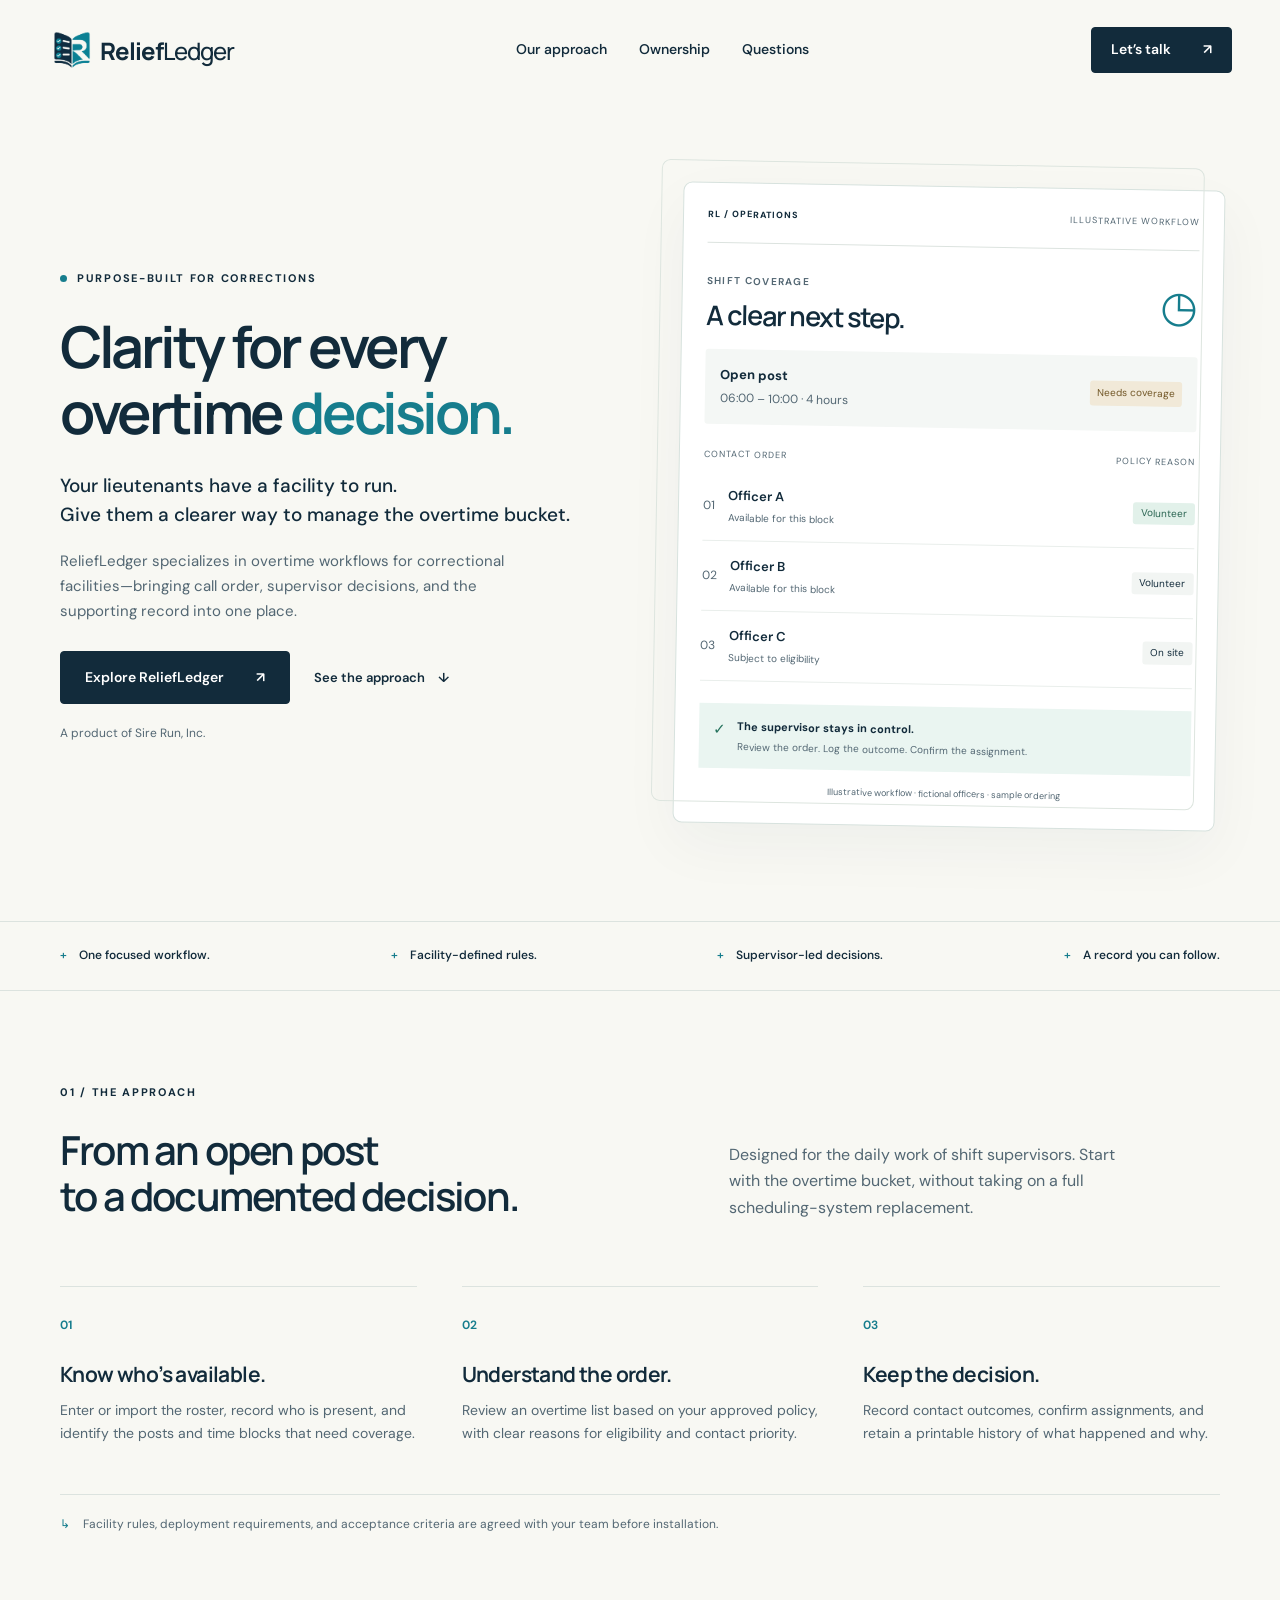
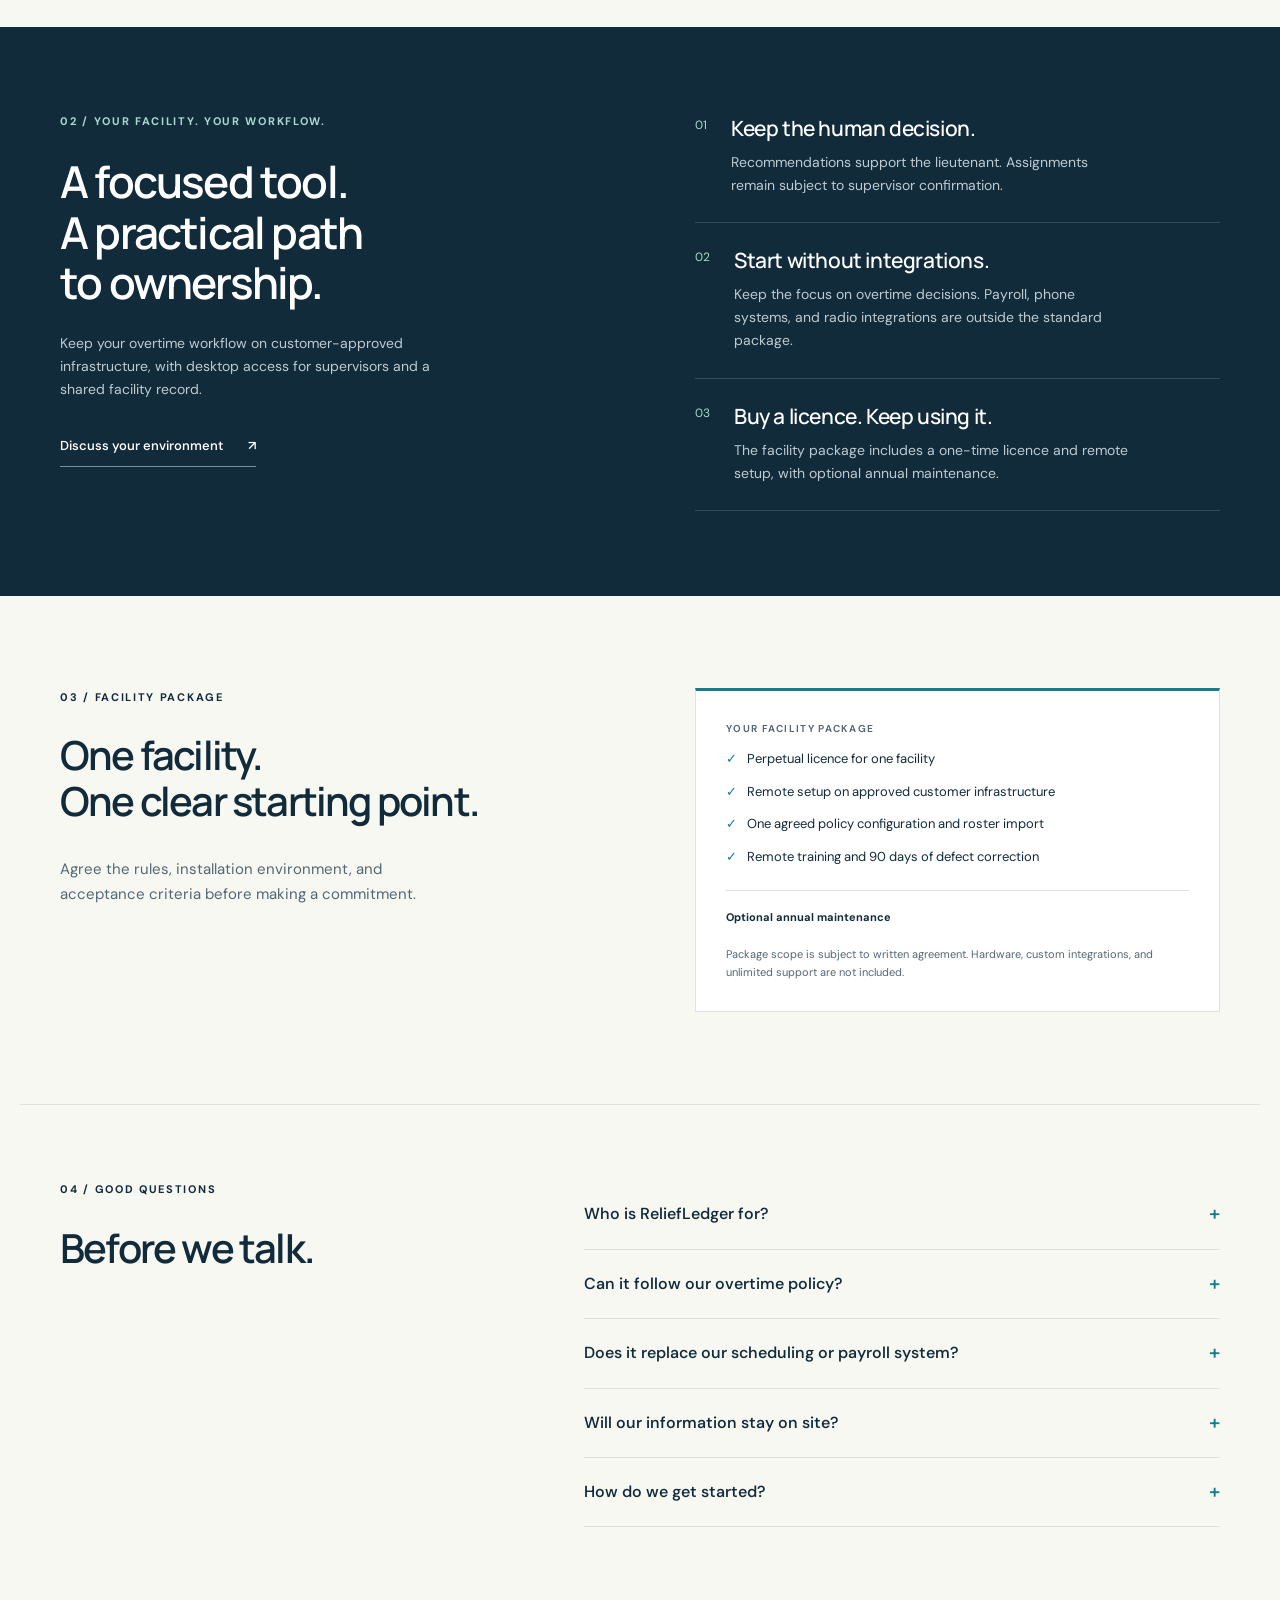
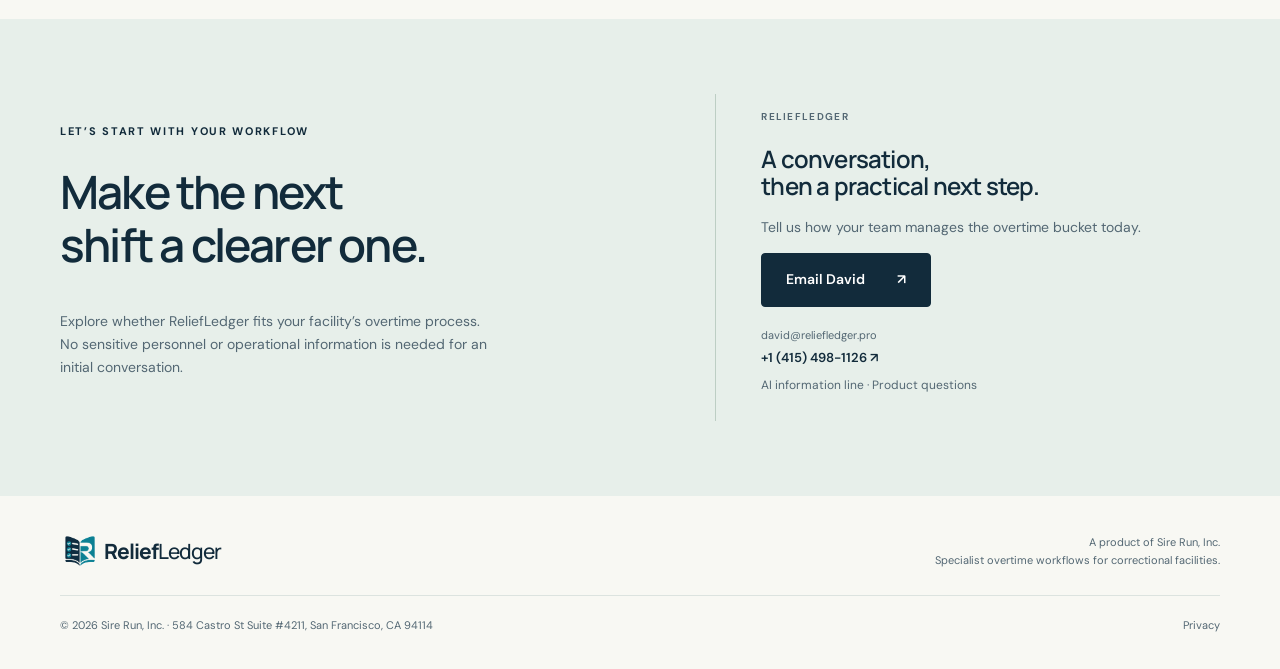
==== index.html @ 29f6d059 "Focus website copy on facility workflow" ====
<!doctype html>
<html lang="en">
<head>
<meta charset="utf-8"><meta name="viewport" content="width=device-width,initial-scale=1">
<title>ReliefLedger — Clarity for every overtime decision</title>
<meta name="description" content="Specialist overtime workflow software for correctional facilities. A clearer call list, supervisor-led assignments, and a record you can follow. Explore ReliefLedger.">
<meta name="theme-color" content="#122b3b">
<link rel="canonical" href="https://reliefledger.pro/">
<meta property="og:url" content="https://reliefledger.pro/">
<meta property="og:title" content="ReliefLedger — Clarity for every overtime decision">
<meta property="og:description" content="Specialist overtime workflow software for correctional facilities. Built around your rules, your supervisors, and your records.">
<meta property="og:type" content="website">
<link rel="icon" type="image/svg+xml" href="data:image/svg+xml,%3Csvg xmlns='http://www.w3.org/2000/svg' viewBox='0 0 32 32'%3E%3Crect width='32' height='32' rx='7' fill='%23122b3b'/%3E%3Cpath d='M9 8v16M14 9h9M14 16h9M14 23h6' stroke='%237bddd2' stroke-width='3' stroke-linecap='round'/%3E%3C/svg%3E">
<link rel="stylesheet" href="/styles.css">
</head>
<body>
<a class="skip" href="#main">Skip to content</a>
<header class="site-header"><a class="wordmark" href="#" aria-label="ReliefLedger home"><img src="/assets/reliefledger-mark.png" alt="" width="48" height="48"><span>Relief<span class="word-light">Ledger</span></span></a><nav aria-label="Main navigation"><a href="#approach">Our approach</a><a href="#ownership">Ownership</a><a href="#questions">Questions</a></nav><a class="button small" href="#contact">Let’s talk <span aria-hidden="true">↗</span></a></header>
<main id="main">
<section class="hero wrap">
<div class="hero-copy"><p class="eyebrow"><span class="dot"></span> PURPOSE-BUILT FOR CORRECTIONS</p><h1>Clarity for every<br>overtime <em>decision.</em></h1><p class="lede">Your lieutenants have a facility to run.<br>Give them a clearer way to manage the overtime bucket.</p><p class="intro">ReliefLedger specializes in overtime workflows for correctional facilities—bringing call order, supervisor decisions, and the supporting record into one place.</p><div class="hero-actions"><a class="button" href="#contact">Explore ReliefLedger <span aria-hidden="true">↗</span></a><a class="text-link" href="#approach">See the approach <span aria-hidden="true">↓</span></a></div><p class="quiet launch-note">A product of Sire Run, Inc.</p></div>
<div class="hero-visual" aria-label="Illustrative overtime workflow, fictional information">
<div class="visual-top"><span class="mini-wordmark">RL / OPERATIONS</span><span class="sample-label">ILLUSTRATIVE WORKFLOW</span></div>
<div class="visual-heading"><div><span class="overline">SHIFT COVERAGE</span><h2>A clear next step.</h2></div><span class="clock-icon" aria-hidden="true">◷</span></div>
<div class="post-bar"><div><strong>Open post</strong><span>06:00 – 10:00 · 4 hours</span></div><span class="status">Needs coverage</span></div>
<div class="list-heading"><span>CONTACT ORDER</span><span>POLICY REASON</span></div>
<div class="officer first"><span class="rank">01</span><div><strong>Officer A</strong><small>Available for this block</small></div><span class="reason">Volunteer</span></div>
<div class="officer"><span class="rank">02</span><div><strong>Officer B</strong><small>Available for this block</small></div><span class="reason">Volunteer</span></div>
<div class="officer"><span class="rank">03</span><div><strong>Officer C</strong><small>Subject to eligibility</small></div><span class="reason">On site</span></div>
<div class="decision"><span class="check" aria-hidden="true">✓</span><div><strong>The supervisor stays in control.</strong><span>Review the order. Log the outcome. Confirm the assignment.</span></div></div>
<p class="sample-note">Illustrative workflow · fictional officers · sample ordering</p>
</div>
</section>
<div class="principles"><div class="wrap principles-inner"><span>One focused workflow.</span><span>Facility-defined rules.</span><span>Supervisor-led decisions.</span><span>A record you can follow.</span></div></div>
<section id="approach" class="section wrap">
<div class="section-heading"><p class="eyebrow">01 / THE APPROACH</p><h2>From an open post<br>to a documented decision.</h2><p>Designed for the daily work of shift supervisors. Start with the overtime bucket, without taking on a full scheduling-system replacement.</p></div>
<div class="steps"><article><span class="step-number">01</span><h3>Know who’s available.</h3><p>Enter or import the roster, record who is present, and identify the posts and time blocks that need coverage.</p></article><article><span class="step-number">02</span><h3>Understand the order.</h3><p>Review an overtime list based on your approved policy, with clear reasons for eligibility and contact priority.</p></article><article><span class="step-number">03</span><h3>Keep the decision.</h3><p>Record contact outcomes, confirm assignments, and retain a printable history of what happened and why.</p></article></div>
<p class="scope-note"><span aria-hidden="true">↳</span> Facility rules, deployment requirements, and acceptance criteria are agreed with your team before installation.</p>
</section>
<section id="ownership" class="ownership"><div class="wrap ownership-grid"><div><p class="eyebrow">02 / YOUR FACILITY. YOUR WORKFLOW.</p><h2>A focused tool.<br>A practical path<br>to ownership.</h2><p>Keep your overtime workflow on customer-approved infrastructure, with desktop access for supervisors and a shared facility record.</p><a class="light-link" href="#contact">Discuss your environment <span aria-hidden="true">↗</span></a></div><div class="ownership-points"><article><span>01</span><div><h3>Keep the human decision.</h3><p>Recommendations support the lieutenant. Assignments remain subject to supervisor confirmation.</p></div></article><article><span>02</span><div><h3>Start without integrations.</h3><p>Keep the focus on overtime decisions. Payroll, phone systems, and radio integrations are outside the standard package.</p></div></article><article><span>03</span><div><h3>Buy a licence. Keep using it.</h3><p>The facility package includes a one-time licence and remote setup, with optional annual maintenance.</p></div></article></div></div></section>
<section class="section wrap pricing"><div><p class="eyebrow">03 / FACILITY PACKAGE</p><h2>One facility.<br>One clear starting point.</h2><p class="body-copy">Agree the rules, installation environment, and acceptance criteria before making a commitment.</p></div><div class="price-panel"><p class="overline">YOUR FACILITY PACKAGE</p><ul><li>Perpetual licence for one facility</li><li>Remote setup on approved customer infrastructure</li><li>One agreed policy configuration and roster import</li><li>Remote training and 90 days of defect correction</li></ul><div class="maintenance"><strong>Optional annual maintenance</strong></div><p class="fine">Package scope is subject to written agreement. Hardware, custom integrations, and unlimited support are not included.</p></div></section>
<section id="questions" class="section wrap faq"><div><p class="eyebrow">04 / GOOD QUESTIONS</p><h2>Before we talk.</h2></div><div class="faq-list"><details><summary>Who is ReliefLedger for?</summary><p>ReliefLedger focuses on correctional facilities where shift supervisors manage overtime call lists, contact officers, and document assignment decisions. It brings that workflow into one place while keeping supervisors in control.</p></details><details><summary>Can it follow our overtime policy?</summary><p>Your facility’s rules guide the configuration. We work with your authorized policy owner to confirm eligibility, volunteer priority, seniority, tie-breakers, bucket updates, and exceptions before installation.</p></details><details><summary>Does it replace our scheduling or payroll system?</summary><p>No. ReliefLedger focuses on the overtime call list and its decision record. Payroll, full workforce scheduling, and automated phone or radio contact are outside the standard package.</p></details><details><summary>Will our information stay on site?</summary><p>The deployment approach is customer-hosted, using infrastructure approved by your IT team. Hosting, access, backup, and maintenance responsibilities are agreed before installation. No inmate records are needed for the overtime workflow.</p></details><details><summary>How do we get started?</summary><p>Start with a short conversation about your current process. A blank form or fictional example is enough for discovery. We then identify the policy, IT, and purchasing contacts needed to agree on scope and next steps.</p></details></div></section>
<section id="contact" class="contact-section"><div class="wrap contact-inner"><div><p class="eyebrow">LET’S START WITH YOUR WORKFLOW</p><h2>Make the next<br>shift a clearer one.</h2><p>Explore whether ReliefLedger fits your facility’s overtime process. No sensitive personnel or operational information is needed for an initial conversation.</p></div><div class="contact-card"><span class="overline">RELIEFLEDGER</span><h3>A conversation,<br>then a practical next step.</h3><p>Tell us how your team manages the overtime bucket today.</p><div id="contact-options"><a class="button" href="mailto:david@reliefledger.pro?subject=ReliefLedger%20facility%20conversation">Email David <span aria-hidden="true">↗</span></a><p class="fine"><a href="mailto:david@reliefledger.pro">david@reliefledger.pro</a></p><p class="phone-contact"><a class="text-link" href="tel:+14154981126">+1 (415) 498-1126 ↗</a><br><span class="quiet">AI information line · Product questions</span></p></div></div></div></section>
</main>
<footer class="wrap"><a class="wordmark" href="#"><img src="/assets/reliefledger-mark.png" alt="" width="40" height="40"><span>Relief<span class="word-light">Ledger</span></span></a><p>A product of Sire Run, Inc.<br>Specialist overtime workflows for correctional facilities.</p><div><span>© 2026 Sire Run, Inc. · 584 Castro St Suite #4211, San Francisco, CA 94114</span><a href="/privacy.html">Privacy</a></div></footer>
</body></html>
---- styles.css ----
@import url('https://fonts.googleapis.com/css2?family=DM+Sans:wght@400;450;500;550;600;650;700&family=Manrope:wght@400;500;600;650;700;750;800&display=swap');
:root{--navy:#122b3b;--teal:#167d8d;--mint:#a9d9cf;--paper:#f8f8f3;--line:#dce3df;--muted:#536773;--white:#fff;--font:'DM Sans',sans-serif;--heading:'Manrope',sans-serif}*{box-sizing:border-box}html{scroll-behavior:smooth;scroll-padding-top:90px}body{margin:0;background:var(--paper);color:var(--navy);font:16px/1.65 var(--font);-webkit-font-smoothing:antialiased}a{color:inherit;text-decoration:none}button,a,summary{-webkit-tap-highlight-color:transparent}a:focus-visible,summary:focus-visible{outline:3px solid var(--teal);outline-offset:5px}.wrap{max-width:1240px;margin:auto;padding-left:40px;padding-right:40px}.site-header{height:100px;max-width:1400px;padding:0 48px;margin:auto;display:flex;align-items:center;justify-content:space-between;gap:25px}.wordmark{display:flex;align-items:center;gap:4px;font:750 24px var(--heading);letter-spacing:-1px;white-space:nowrap}.wordmark img{object-fit:contain;transform:scale(1.22)}.word-light{font-weight:500}.site-header nav{display:flex;gap:32px;font-size:14px;font-weight:550}.site-header nav a:hover,.text-link:hover{color:var(--teal)}.button{display:inline-flex;align-items:center;justify-content:center;gap:32px;padding:16px 24px;background:var(--navy);color:white;border:1px solid var(--navy);border-radius:4px;font-size:14px;font-weight:600;line-height:1.4;transition:background .2s,transform .2s}.button:hover{background:var(--teal);border-color:var(--teal);transform:translateY(-1px)}.button.small{padding:12px 19px}.hero{display:grid;grid-template-columns:1.04fr 1fr;gap:55px;padding-top:86px;padding-bottom:94px;align-items:center}.eyebrow{font-size:11px;font-weight:700;letter-spacing:1.7px;margin:0 0 26px;display:flex;align-items:center;gap:10px}.dot{width:7px;height:7px;background:var(--teal);border-radius:50%}h1,h2,h3,p{margin-top:0}h1,h2,h3{font-family:var(--heading);line-height:1.15}h1{font-size:clamp(44px,4.5vw,65px);font-weight:650;letter-spacing:-3.4px;margin-bottom:25px}h1 em{font-style:normal;color:var(--teal)}.lede{font-size:19px;line-height:1.55;font-weight:500;margin-bottom:20px}.intro{font-size:15px;max-width:455px;color:var(--muted);margin-bottom:27px}.hero-actions{display:flex;align-items:center;gap:24px}.text-link{font-size:13px;font-weight:600}.text-link span{margin-left:10px}.quiet{color:var(--muted);font-size:12px}.launch-note{margin:20px 0 0}.hero-visual{background:#fff;border:1px solid #d7e2de;border-radius:9px;padding:24px;box-shadow:0 22px 60px #122b3b0b;position:relative;transform:rotate(1deg)}.hero-visual:before{content:'';position:absolute;inset:-23px 20px 20px -23px;border:1px solid #dde5df;border-radius:9px;z-index:-1}.visual-top{display:flex;justify-content:space-between;align-items:center;border-bottom:1px solid var(--line);padding-bottom:20px;font-size:9px;letter-spacing:1px}.mini-wordmark{font-weight:750}.sample-label{color:var(--muted)}.visual-heading{display:flex;justify-content:space-between;align-items:center;padding:23px 0 19px}.overline{font-size:10px;letter-spacing:1.3px;font-weight:650;color:var(--muted)}.visual-heading h2{font-size:27px;letter-spacing:-1px;margin:7px 0 0;font-weight:600}.clock-icon{font-size:43px;color:var(--teal);line-height:1}.post-bar{background:#f4f7f5;padding:15px;display:flex;align-items:center;justify-content:space-between;border-radius:3px;gap:8px}.post-bar strong{display:block;font-size:13px}.post-bar div span{display:block;font-size:12px;color:var(--muted);margin-top:3px}.status{background:#f1e9d8;color:#715626;font-size:10px;padding:4px 7px;border-radius:3px;white-space:nowrap}.list-heading{font-size:9px;letter-spacing:1px;color:var(--muted);display:flex;justify-content:space-between;padding:23px 0 10px}.officer{display:flex;align-items:center;gap:13px;border-bottom:1px solid #e9eeeb;padding:14px 0}.rank{font-size:12px;color:var(--muted);font-variant-numeric:tabular-nums}.officer strong{font-size:13px;font-weight:600;display:block}.officer small{font-size:10px;color:var(--muted);display:block;margin-top:3px}.reason{margin-left:auto;font-size:10px;padding:3px 8px;background:#f2f5f3;border-radius:3px}.first .reason{background:#e2f1ea;color:#286350}.decision{margin-top:22px;background:#eaf5f1;padding:14px;display:flex;gap:11px;align-items:flex-start}.check{font-size:15px;color:#25725d}.decision strong{font-size:11px;display:block}.decision div span{display:block;font-size:10px;color:var(--muted);margin-top:4px;line-height:1.5}.sample-note{font-size:9px;text-align:center;color:var(--muted);margin:15px 0 0}.principles{border-top:1px solid var(--line);border-bottom:1px solid var(--line)}.principles-inner{display:flex;justify-content:space-between;gap:15px;padding-top:24px;padding-bottom:24px;font-size:12px;font-weight:550}.principles span:before{content:'+';color:var(--teal);margin-right:12px}.section{padding-top:92px;padding-bottom:92px}.section-heading{display:grid;grid-template-columns:1.2fr 1fr;gap:0 80px}.section-heading .eyebrow{grid-column:1/-1}.section-heading h2,h2{font-weight:600;font-size:40px;letter-spacing:-1.8px}.section-heading>p:last-child{align-self:center;color:var(--muted);font-size:16px;max-width:400px}.steps{display:grid;grid-template-columns:repeat(3,1fr);gap:45px;margin-top:34px}.steps article{border-top:1px solid var(--line);padding-top:24px}.step-number{font-size:12px;color:var(--teal);font-weight:650}.steps h3{font-size:21px;letter-spacing:-.6px;font-weight:650;margin-top:24px;margin-bottom:13px}.steps p{font-size:14px;color:var(--muted)}.scope-note{font-size:12px;color:var(--muted);margin:35px 0 0;border-top:1px solid var(--line);padding-top:20px}.scope-note span{color:var(--teal);margin-right:10px}.ownership{background:var(--navy);color:#fff;padding:85px 0}.ownership-grid{display:grid;grid-template-columns:1fr 1fr;gap:110px}.ownership .eyebrow{color:var(--mint)}.ownership h2{font-size:44px;line-height:1.15;margin-bottom:24px}.ownership p:not(.eyebrow){color:#bdcbd1;font-size:14px;max-width:395px}.light-link{display:inline-block;font-size:13px;font-weight:550;border-bottom:1px solid #77949c;padding:10px 0;margin-top:10px}.light-link span{margin-left:22px}.ownership-points article{display:flex;gap:24px;padding:25px 0;border-bottom:1px solid #ffffff26}.ownership-points article:first-child{padding-top:4px}.ownership-points article>span{color:var(--mint);font-size:12px}.ownership-points h3{font-size:21px;font-weight:550;letter-spacing:-.4px;margin-bottom:11px}.ownership-points p{margin-bottom:0}.pricing{display:grid;grid-template-columns:1fr 1fr;gap:110px;align-items:start}.body-copy{color:var(--muted);max-width:360px;font-size:15px}.price-panel{background:#fff;padding:30px;border:1px solid var(--line);border-top:3px solid var(--teal)}.price{font-family:var(--heading);font-size:48px;font-weight:600;letter-spacing:-2px;line-height:1.1;margin:20px 0 26px}.price span{font-family:var(--font);font-size:12px;font-weight:400;letter-spacing:0;display:block;margin-top:10px;color:var(--muted)}ul{list-style:none;padding:0;margin:0}li{font-size:13px;margin:11px 0;padding-left:21px;position:relative}li:before{content:'✓';position:absolute;left:0;color:var(--teal)}.maintenance{border-top:1px solid var(--line);margin-top:23px;padding-top:17px;display:flex;justify-content:space-between;gap:12px;font-size:11px}.maintenance span{color:var(--muted)}.fine{font-size:11px;color:var(--muted);line-height:1.6;margin:20px 0 0}.faq{border-top:1px solid var(--line);display:grid;grid-template-columns:1fr 1.4fr;gap:70px;padding-top:75px}details{border-bottom:1px solid var(--line)}summary{font-size:16px;font-weight:550;padding:21px 28px 21px 0;cursor:pointer;list-style:none;position:relative}summary::-webkit-details-marker{display:none}summary:after{content:'+';position:absolute;right:0;color:var(--teal);font-size:20px;top:17px}details[open] summary:after{content:'−'}details p{font-size:14px;color:var(--muted);margin-bottom:23px;padding-right:15px}.contact-section{background:#e7efea;padding:75px 0}.contact-inner{display:grid;grid-template-columns:1.1fr 1fr;gap:100px;align-items:center}.contact-inner h2{font-size:46px}.contact-inner>div>p:last-child{max-width:440px;font-size:14px;color:var(--muted)}.contact-card{border-left:1px solid #bdcec4;padding:8px 0 8px 45px}.contact-card h3{font-size:24px;font-weight:600;letter-spacing:-.8px;margin:16px 0}.contact-card>p{font-size:14px;color:var(--muted)}footer{display:grid;grid-template-columns:1fr 1fr;align-items:center;gap:14px;padding-top:35px!important;padding-bottom:35px!important}footer .wordmark{font-size:21px}footer>p{font-size:11px;color:var(--muted);text-align:right;margin:0}footer>div{grid-column:1/-1;display:flex;justify-content:space-between;border-top:1px solid var(--line);padding-top:20px;margin-top:10px;font-size:11px;color:var(--muted)}.skip{position:absolute;top:-60px;left:20px;background:var(--navy);color:#fff;padding:10px;z-index:9}.skip:focus{top:10px}.document{max-width:780px;padding-top:70px;padding-bottom:90px}.document h1{font-size:44px}.document h2{font-size:24px;margin-top:35px}.document p{color:var(--muted)}
@media(max-width:1000px){.hero{gap:32px}.wrap{padding-left:28px;padding-right:28px}.site-header{padding:0 28px}.hero-actions{gap:16px}.hero-visual{padding:19px}.ownership-grid,.pricing,.contact-inner{gap:55px}h1{letter-spacing:-2px}.site-header nav{gap:20px}.maintenance{display:block}.maintenance span{display:block;margin-top:6px}}
@media(max-width:760px){.site-header{height:80px;padding:0 20px}.wordmark{font-size:21px}.site-header nav{display:none}.site-header .button{padding:10px 12px;font-size:12px;gap:15px}.hero{grid-template-columns:1fr;padding-top:47px;padding-bottom:55px;gap:48px}.wrap{padding-left:24px;padding-right:24px}h1{font-size:49px;letter-spacing:-2.7px}.hero-copy{max-width:530px}.hero-visual{max-width:530px;width:100%;transform:none;padding:22px}.hero-visual:before{inset:-12px 12px 12px -12px}.lede{font-size:18px}.intro{font-size:14px}.principles-inner{display:grid;grid-template-columns:1fr 1fr;font-size:10px;gap:14px 10px;padding-top:20px;padding-bottom:20px}.principles span:before{margin-right:6px}.section{padding-top:60px;padding-bottom:60px}.section-heading,.ownership-grid,.pricing,.faq,.contact-inner{grid-template-columns:1fr;gap:25px}.section-heading h2,h2{font-size:34px}.section-heading .eyebrow{margin-bottom:0}.section-heading>p:last-child{margin-top:0}.steps{grid-template-columns:1fr;gap:20px;margin-top:20px}.steps article{position:relative;padding-left:40px}.step-number{position:absolute;left:0;top:23px}.steps h3{margin-top:0}.steps p{margin-bottom:0}.scope-note{margin-top:28px}.ownership{padding:60px 0}.ownership h2{font-size:38px}.ownership-points{margin-top:15px}.ownership-points article:last-child{border:0;padding-bottom:0}.price-panel{padding:25px}.pricing{gap:15px}.faq{gap:6px}.contact-section{padding:55px 0}.contact-inner h2{font-size:40px}.contact-card{border-left:0;border-top:1px solid #bdcec4;padding:27px 0 0}footer{grid-template-columns:1fr}footer>p{text-align:left}footer>div{grid-column:auto}.hero-actions{flex-wrap:wrap}.document h1{font-size:36px}}
@media(prefers-reduced-motion:reduce){html{scroll-behavior:auto}.button{transition:none}}
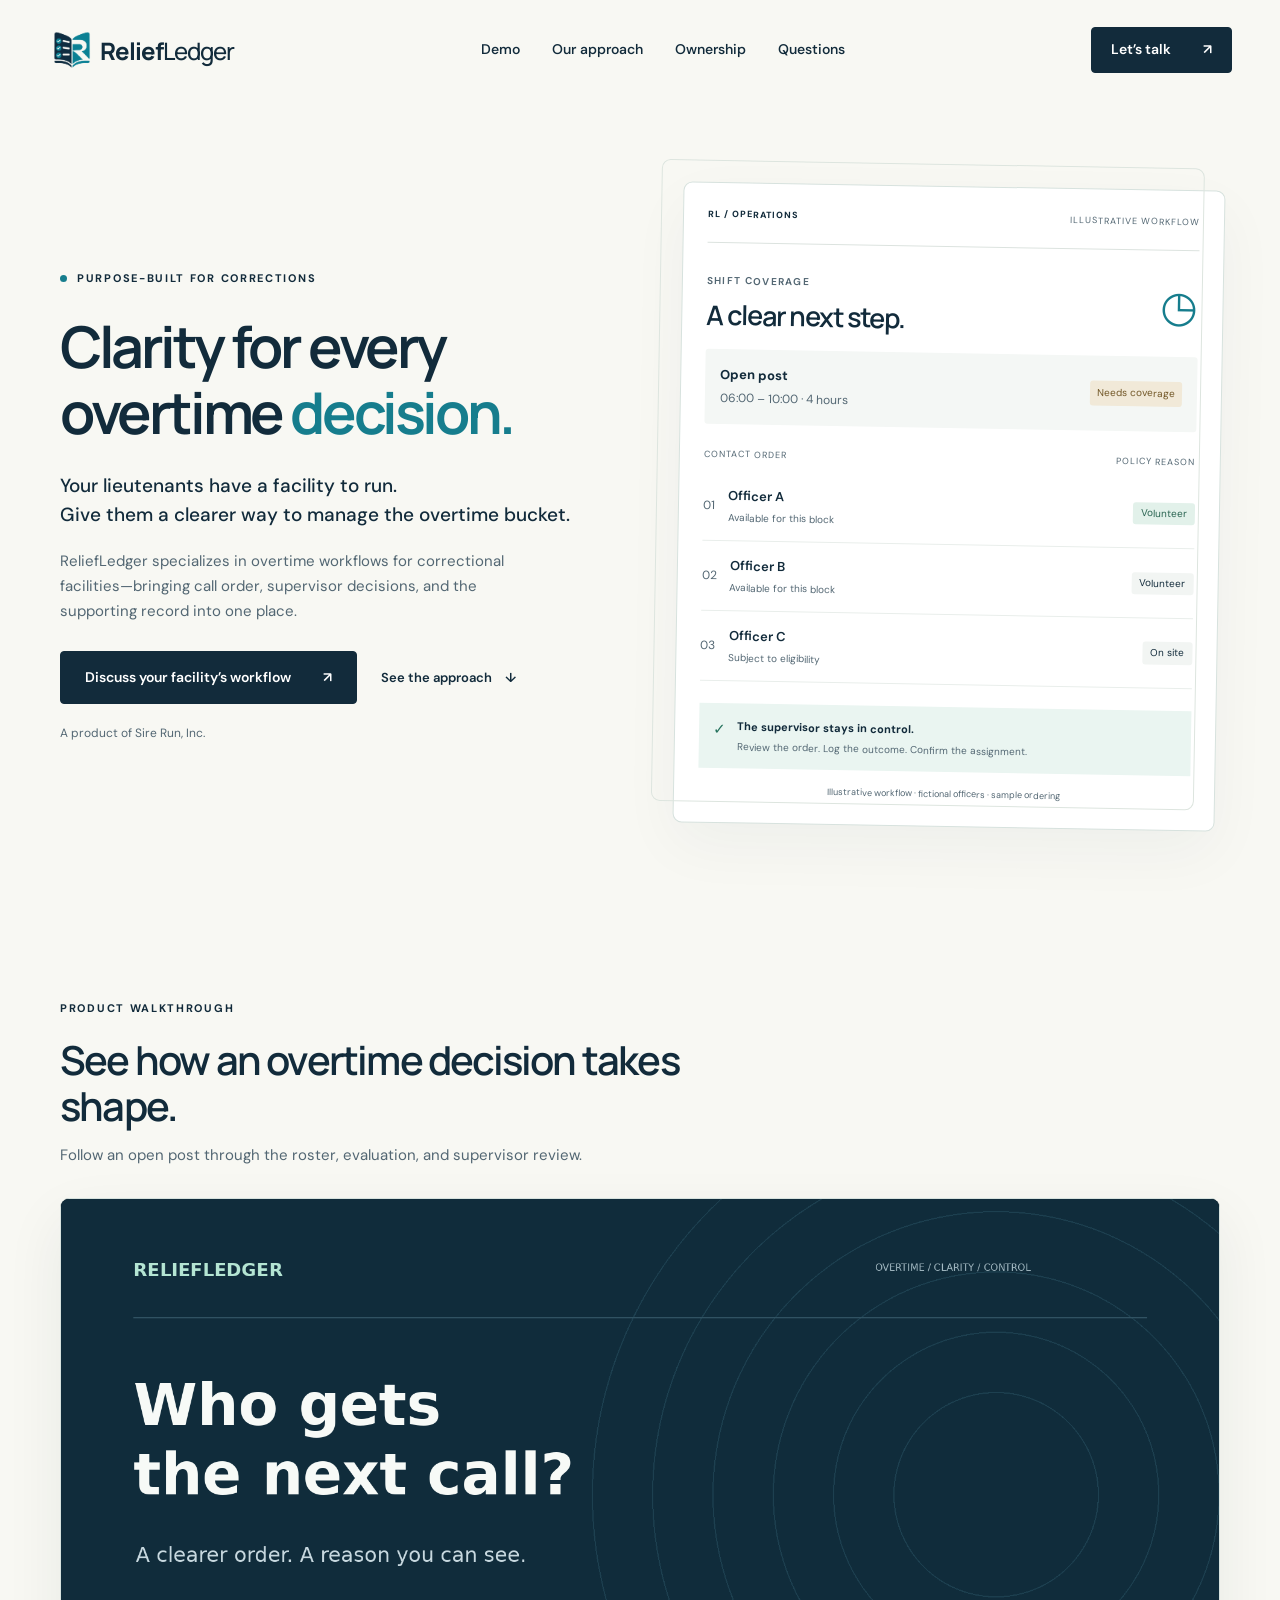
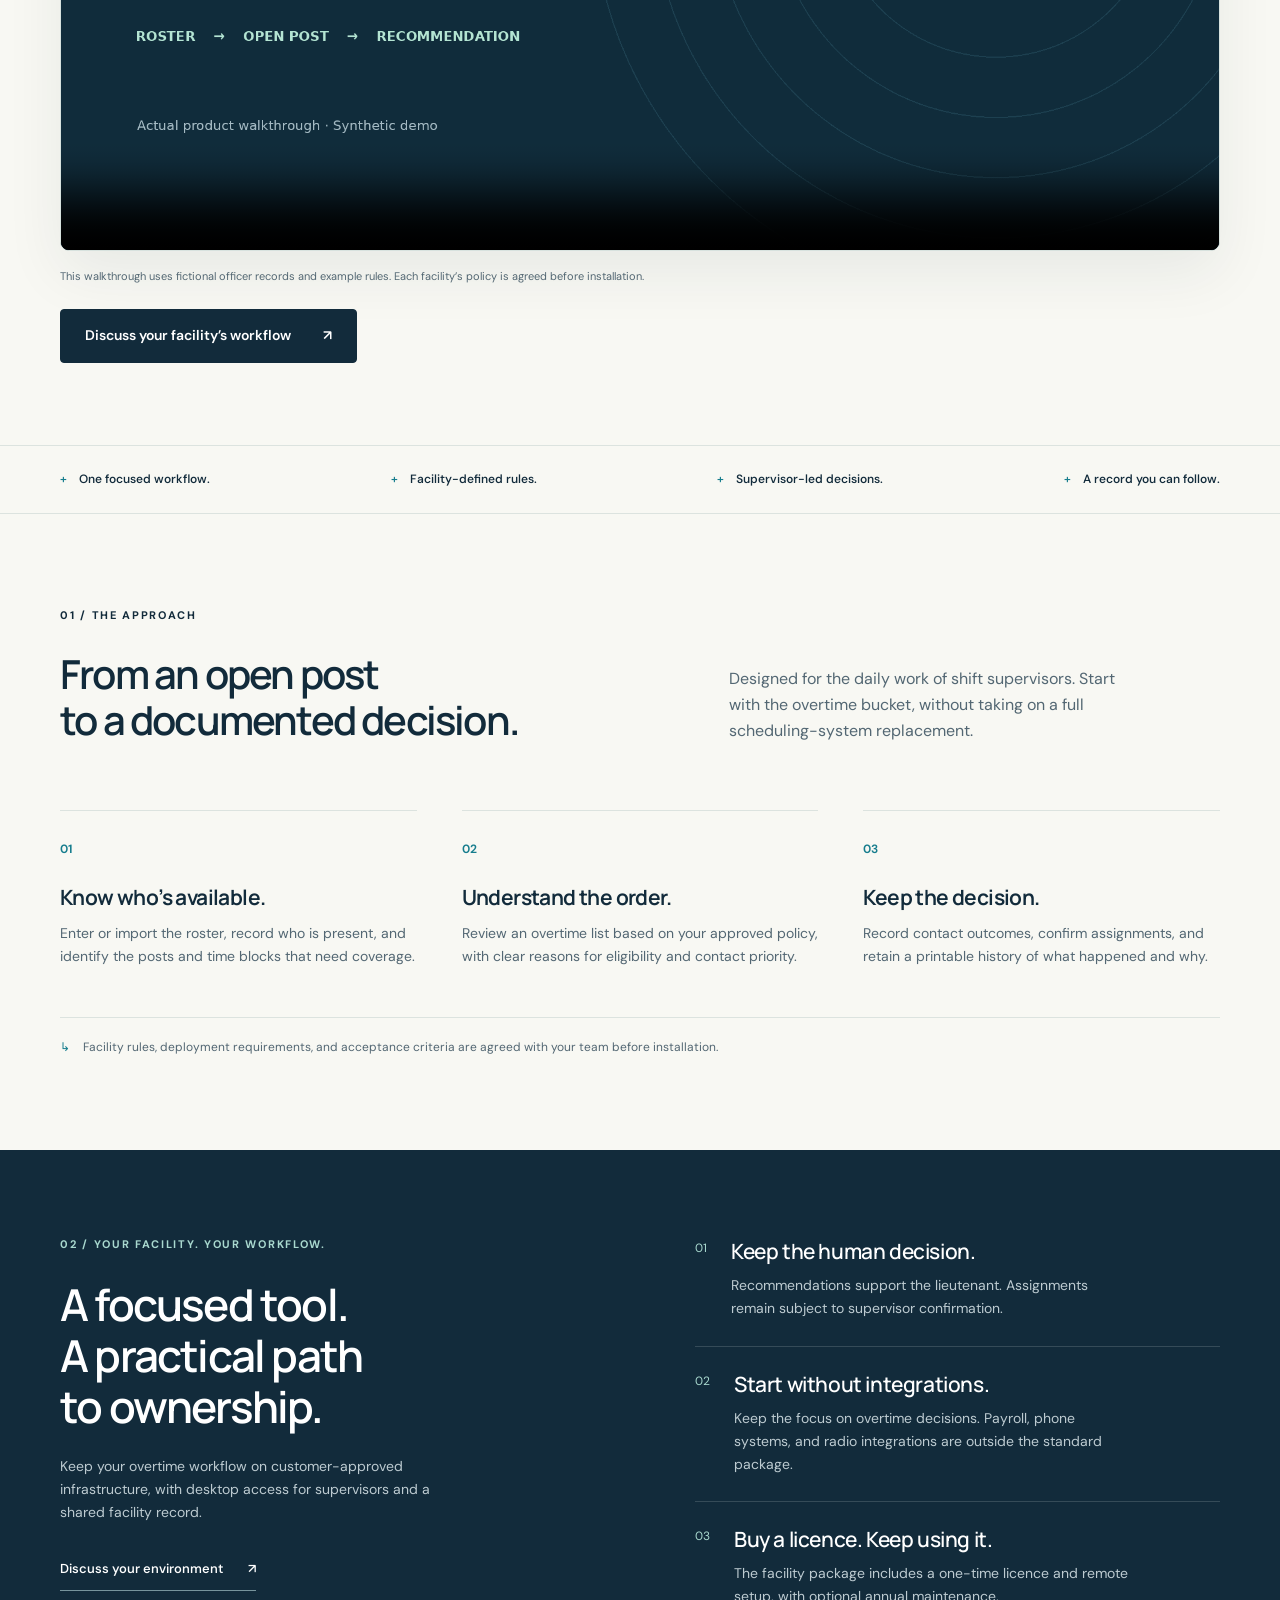
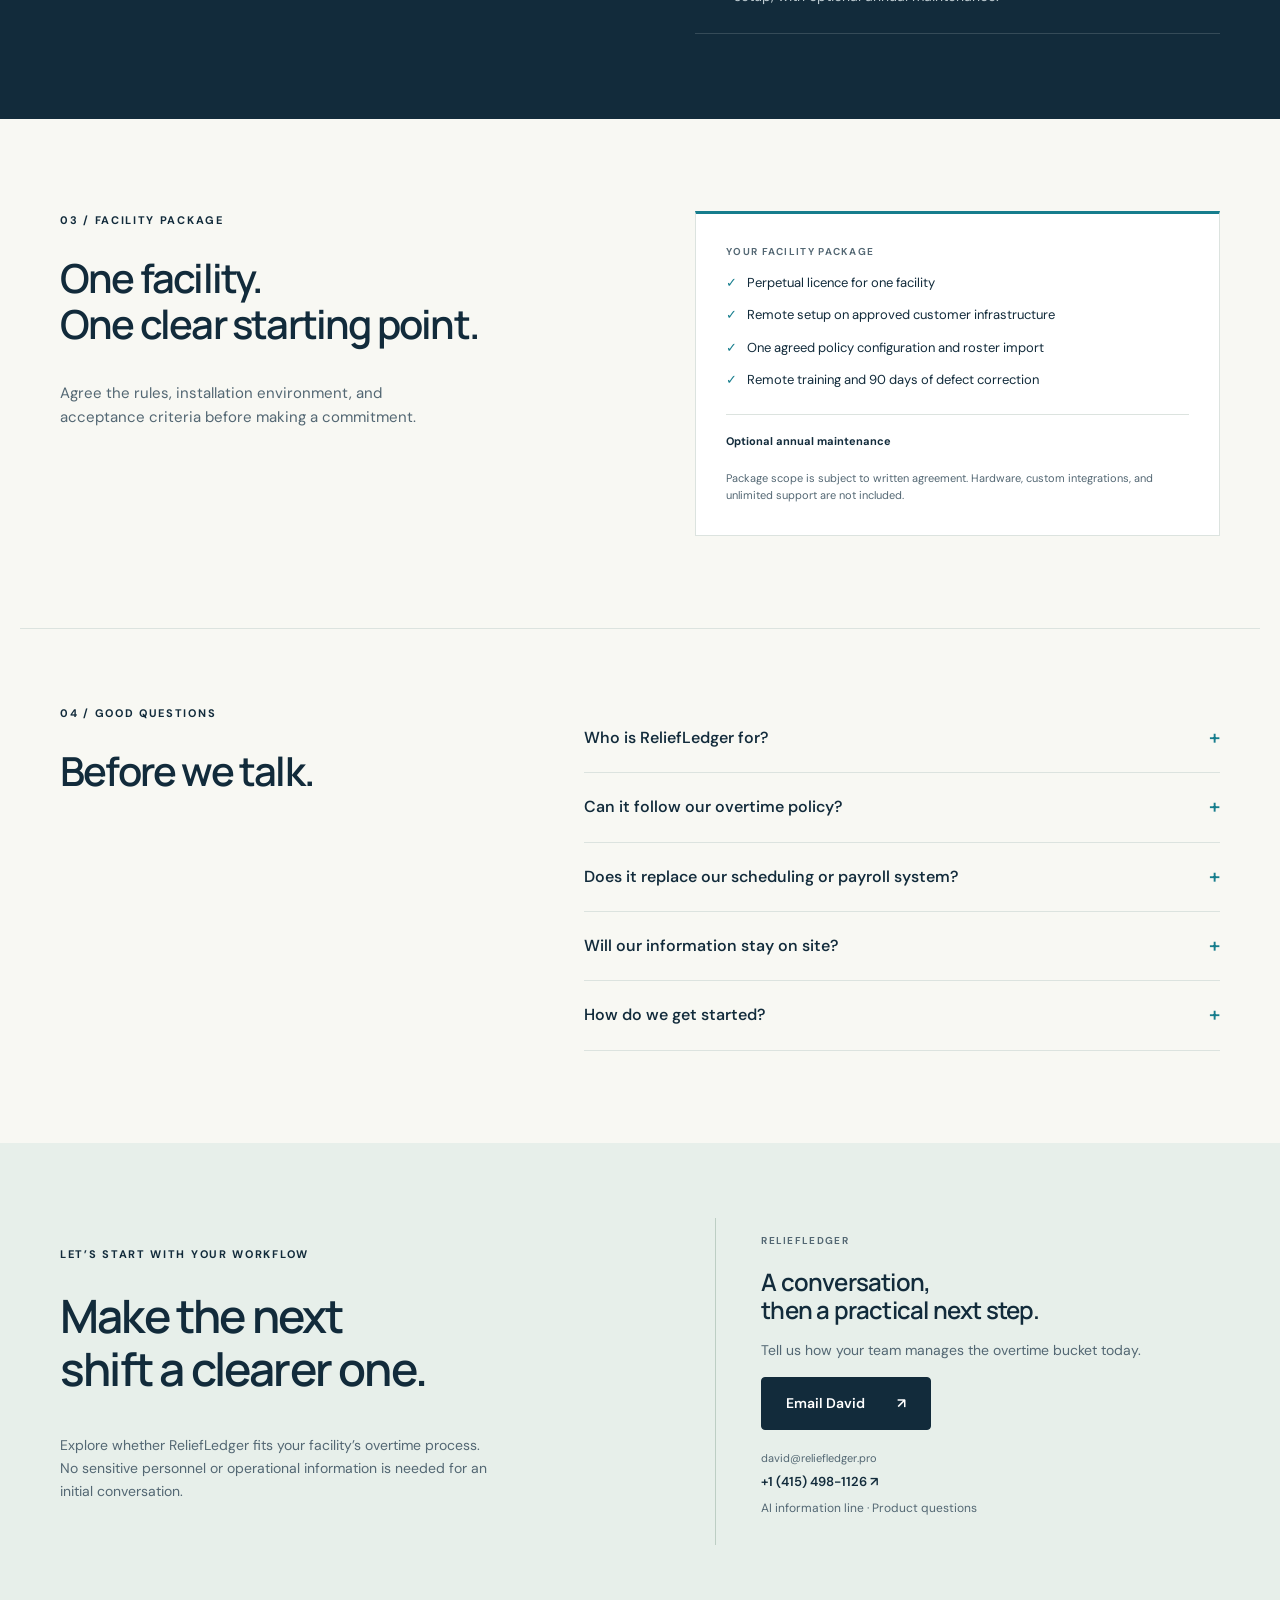
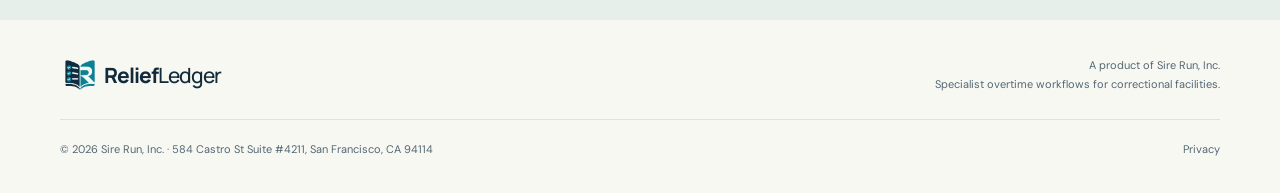
==== commit 43cb7637: "Add accessible ReliefLedger demo video" ====
--- a/index.html
+++ b/index.html
@@ -15,10 +15,10 @@
 </head>
 <body>
 <a class="skip" href="#main">Skip to content</a>
-<header class="site-header"><a class="wordmark" href="#" aria-label="ReliefLedger home"><img src="/assets/reliefledger-mark.png" alt="" width="48" height="48"><span>Relief<span class="word-light">Ledger</span></span></a><nav aria-label="Main navigation"><a href="#approach">Our approach</a><a href="#ownership">Ownership</a><a href="#questions">Questions</a></nav><a class="button small" href="#contact">Let’s talk <span aria-hidden="true">↗</span></a></header>
+<header class="site-header"><a class="wordmark" href="#" aria-label="ReliefLedger home"><img src="/assets/reliefledger-mark.png" alt="" width="48" height="48"><span>Relief<span class="word-light">Ledger</span></span></a><nav aria-label="Main navigation"><a href="#demo">Demo</a><a href="#approach">Our approach</a><a href="#ownership">Ownership</a><a href="#questions">Questions</a></nav><a class="button small" href="#contact">Let’s talk <span aria-hidden="true">↗</span></a></header>
 <main id="main">
 <section class="hero wrap">
-<div class="hero-copy"><p class="eyebrow"><span class="dot"></span> PURPOSE-BUILT FOR CORRECTIONS</p><h1>Clarity for every<br>overtime <em>decision.</em></h1><p class="lede">Your lieutenants have a facility to run.<br>Give them a clearer way to manage the overtime bucket.</p><p class="intro">ReliefLedger specializes in overtime workflows for correctional facilities—bringing call order, supervisor decisions, and the supporting record into one place.</p><div class="hero-actions"><a class="button" href="#contact">Explore ReliefLedger <span aria-hidden="true">↗</span></a><a class="text-link" href="#approach">See the approach <span aria-hidden="true">↓</span></a></div><p class="quiet launch-note">A product of Sire Run, Inc.</p></div>
+<div class="hero-copy"><p class="eyebrow"><span class="dot"></span> PURPOSE-BUILT FOR CORRECTIONS</p><h1>Clarity for every<br>overtime <em>decision.</em></h1><p class="lede">Your lieutenants have a facility to run.<br>Give them a clearer way to manage the overtime bucket.</p><p class="intro">ReliefLedger specializes in overtime workflows for correctional facilities—bringing call order, supervisor decisions, and the supporting record into one place.</p><div class="hero-actions"><a class="button" href="#contact">Discuss your facility’s workflow <span aria-hidden="true">↗</span></a><a class="text-link" href="#approach">See the approach <span aria-hidden="true">↓</span></a></div><p class="quiet launch-note">A product of Sire Run, Inc.</p></div>
 <div class="hero-visual" aria-label="Illustrative overtime workflow, fictional information">
 <div class="visual-top"><span class="mini-wordmark">RL / OPERATIONS</span><span class="sample-label">ILLUSTRATIVE WORKFLOW</span></div>
 <div class="visual-heading"><div><span class="overline">SHIFT COVERAGE</span><h2>A clear next step.</h2></div><span class="clock-icon" aria-hidden="true">◷</span></div>
@@ -30,6 +30,12 @@
 <div class="decision"><span class="check" aria-hidden="true">✓</span><div><strong>The supervisor stays in control.</strong><span>Review the order. Log the outcome. Confirm the assignment.</span></div></div>
 <p class="sample-note">Illustrative workflow · fictional officers · sample ordering</p>
 </div>
+</section>
+<section id="demo" class="demo-section section wrap" aria-labelledby="demo-title">
+<div class="demo-heading"><p class="eyebrow">PRODUCT WALKTHROUGH</p><h2 id="demo-title">See how an overtime decision takes shape.</h2><p class="body-copy">Follow an open post through the roster, evaluation, and supervisor review.</p></div>
+<div class="demo-media"><video controls playsinline preload="metadata" poster="/assets/reliefledger-demo-poster.png" aria-label="ReliefLedger overtime workflow demonstration"><source src="/assets/reliefledger-demo-v2.mp4" type="video/mp4"><track kind="captions" src="/assets/reliefledger-demo.vtt" srclang="en" label="English captions" default>Your browser does not support embedded video. <a href="/assets/reliefledger-demo-v2.mp4">Download the ReliefLedger demonstration video</a>.</video></div>
+<p class="fine demo-note">This walkthrough uses fictional officer records and example rules. Each facility’s policy is agreed before installation.</p>
+<div class="demo-actions"><a class="button" href="#contact">Discuss your facility’s workflow <span aria-hidden="true">↗</span></a></div>
 </section>
 <div class="principles"><div class="wrap principles-inner"><span>One focused workflow.</span><span>Facility-defined rules.</span><span>Supervisor-led decisions.</span><span>A record you can follow.</span></div></div>
 <section id="approach" class="section wrap">
--- a/styles.css
+++ b/styles.css
@@ -3,3 +3,16 @@
 @media(max-width:1000px){.hero{gap:32px}.wrap{padding-left:28px;padding-right:28px}.site-header{padding:0 28px}.hero-actions{gap:16px}.hero-visual{padding:19px}.ownership-grid,.pricing,.contact-inner{gap:55px}h1{letter-spacing:-2px}.site-header nav{gap:20px}.maintenance{display:block}.maintenance span{display:block;margin-top:6px}}
 @media(max-width:760px){.site-header{height:80px;padding:0 20px}.wordmark{font-size:21px}.site-header nav{display:none}.site-header .button{padding:10px 12px;font-size:12px;gap:15px}.hero{grid-template-columns:1fr;padding-top:47px;padding-bottom:55px;gap:48px}.wrap{padding-left:24px;padding-right:24px}h1{font-size:49px;letter-spacing:-2.7px}.hero-copy{max-width:530px}.hero-visual{max-width:530px;width:100%;transform:none;padding:22px}.hero-visual:before{inset:-12px 12px 12px -12px}.lede{font-size:18px}.intro{font-size:14px}.principles-inner{display:grid;grid-template-columns:1fr 1fr;font-size:10px;gap:14px 10px;padding-top:20px;padding-bottom:20px}.principles span:before{margin-right:6px}.section{padding-top:60px;padding-bottom:60px}.section-heading,.ownership-grid,.pricing,.faq,.contact-inner{grid-template-columns:1fr;gap:25px}.section-heading h2,h2{font-size:34px}.section-heading .eyebrow{margin-bottom:0}.section-heading>p:last-child{margin-top:0}.steps{grid-template-columns:1fr;gap:20px;margin-top:20px}.steps article{position:relative;padding-left:40px}.step-number{position:absolute;left:0;top:23px}.steps h3{margin-top:0}.steps p{margin-bottom:0}.scope-note{margin-top:28px}.ownership{padding:60px 0}.ownership h2{font-size:38px}.ownership-points{margin-top:15px}.ownership-points article:last-child{border:0;padding-bottom:0}.price-panel{padding:25px}.pricing{gap:15px}.faq{gap:6px}.contact-section{padding:55px 0}.contact-inner h2{font-size:40px}.contact-card{border-left:0;border-top:1px solid #bdcec4;padding:27px 0 0}footer{grid-template-columns:1fr}footer>p{text-align:left}footer>div{grid-column:auto}.hero-actions{flex-wrap:wrap}.document h1{font-size:36px}}
 @media(prefers-reduced-motion:reduce){html{scroll-behavior:auto}.button{transition:none}}
+
+
+/* Product walkthrough */
+.demo-section{padding-top:78px;padding-bottom:82px}
+.demo-heading{max-width:720px}
+.demo-heading .eyebrow{margin-bottom:20px}
+.demo-heading h2{max-width:680px;margin-bottom:14px}
+.demo-heading .body-copy{max-width:540px;margin-bottom:0}
+.demo-media{margin-top:30px;overflow:hidden;border:1px solid #d7e2de;border-radius:9px;background:#0b1a23;box-shadow:0 22px 60px #122b3b12}
+.demo-media video{display:block;width:100%;aspect-ratio:16/9;object-fit:contain;background:#0b1a23}
+.demo-note{max-width:760px;margin-top:17px}
+.demo-actions{margin-top:23px}
+@media(max-width:760px){.demo-section{padding-top:58px;padding-bottom:60px}.demo-heading h2{font-size:34px}.demo-media{margin-top:21px;border-radius:7px}.demo-actions .button{width:100%;max-width:390px;justify-content:space-between}}
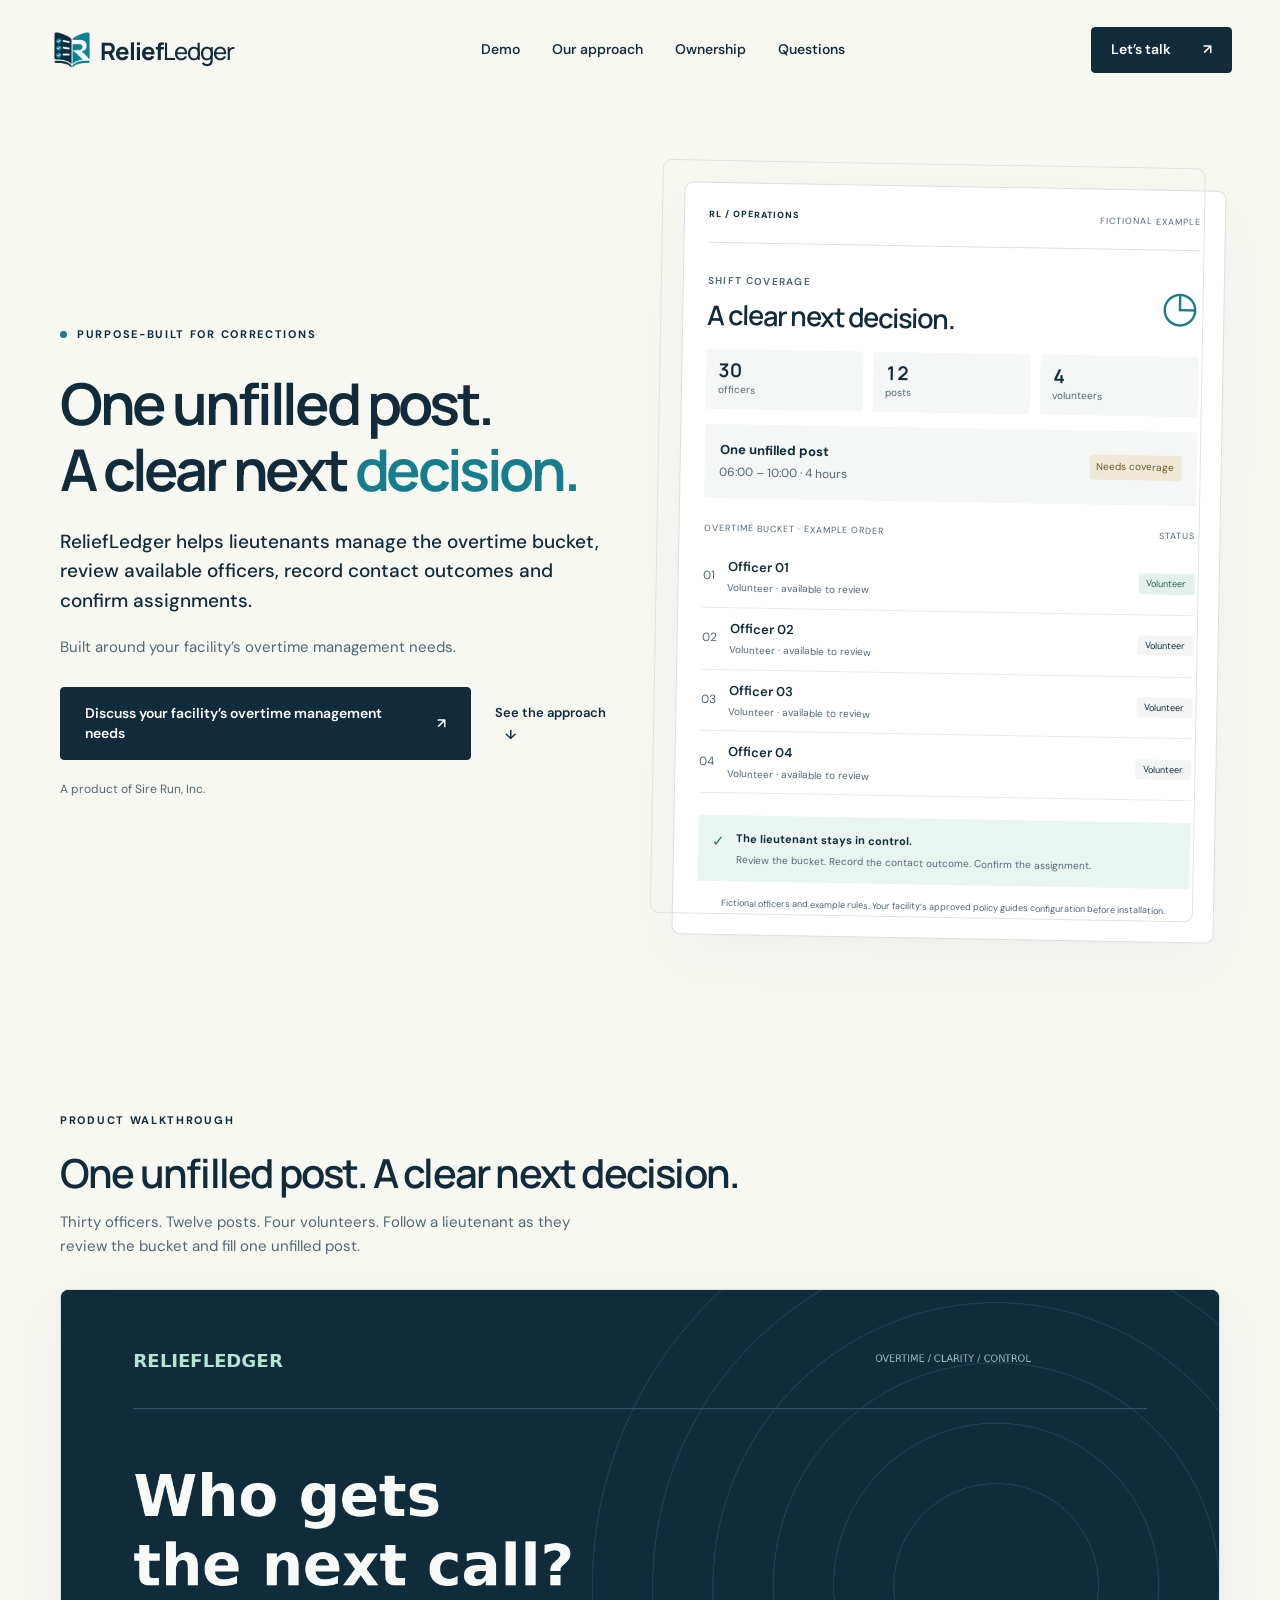
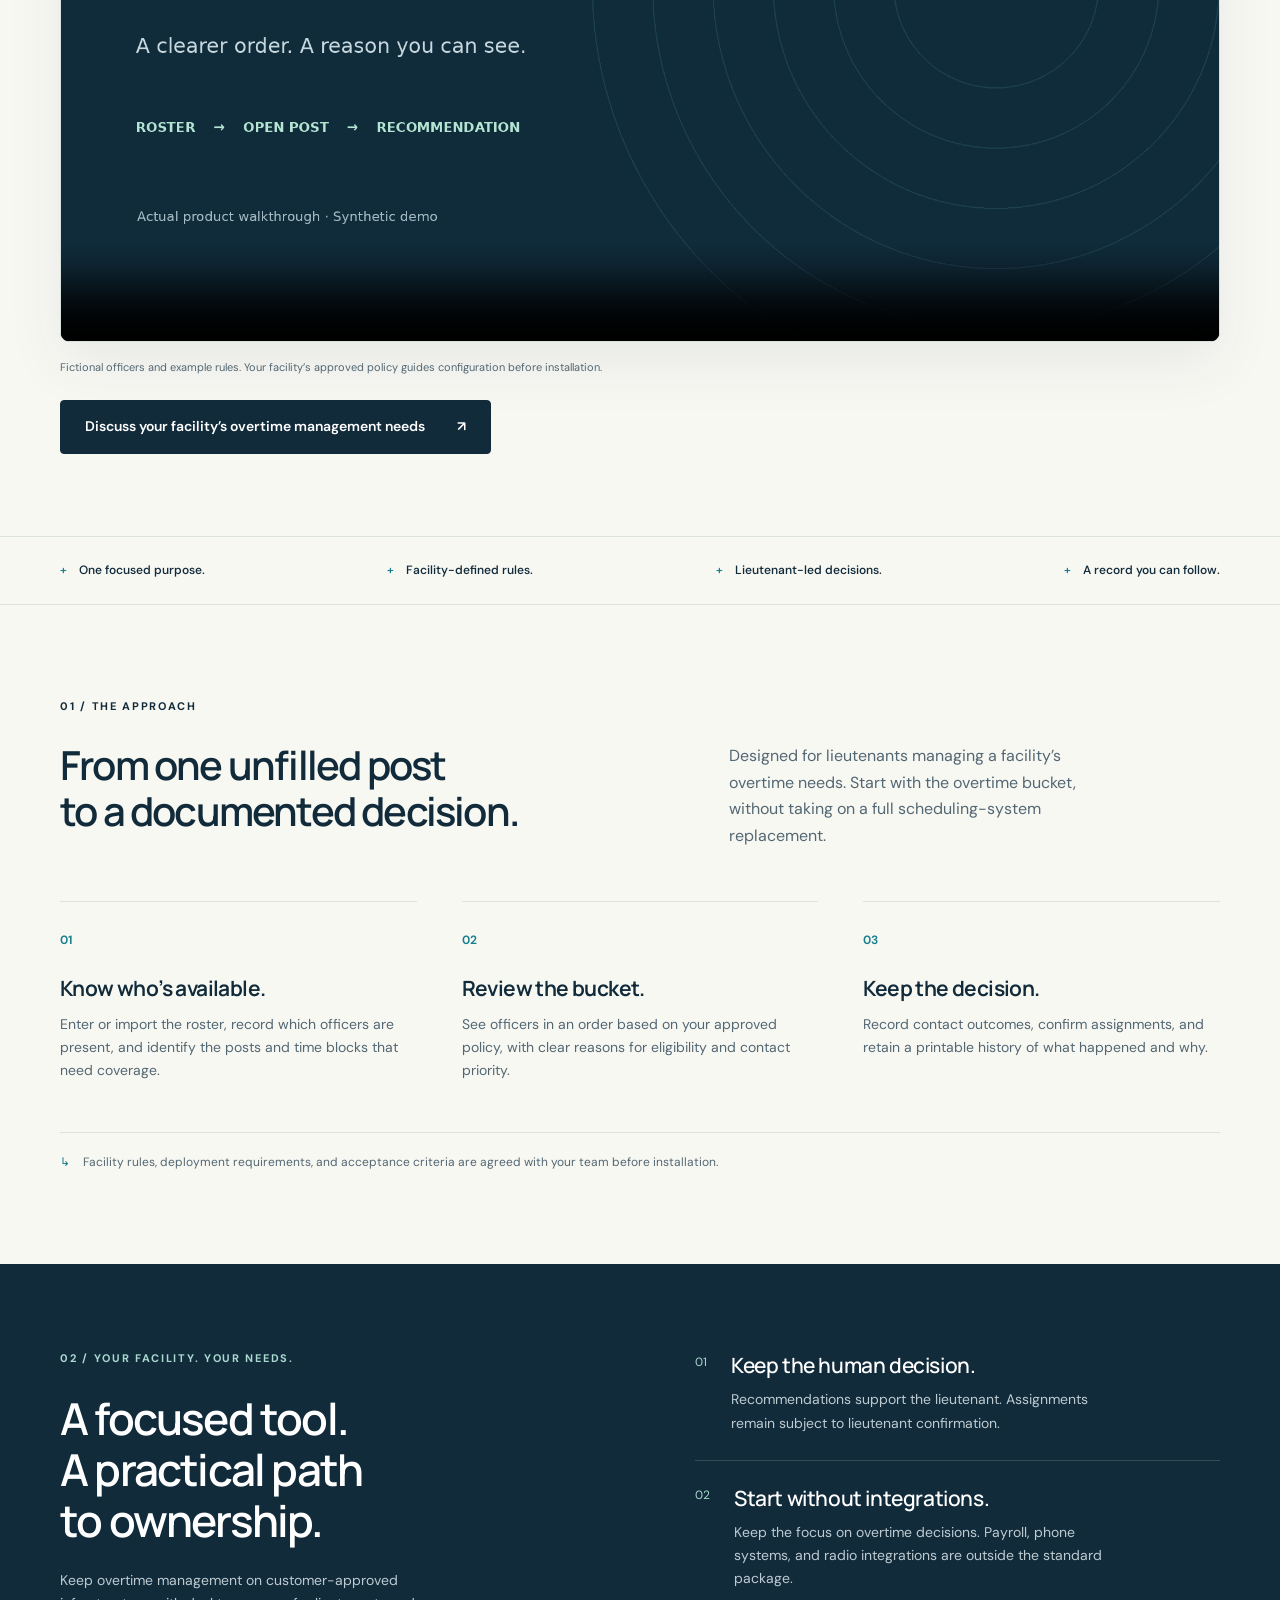
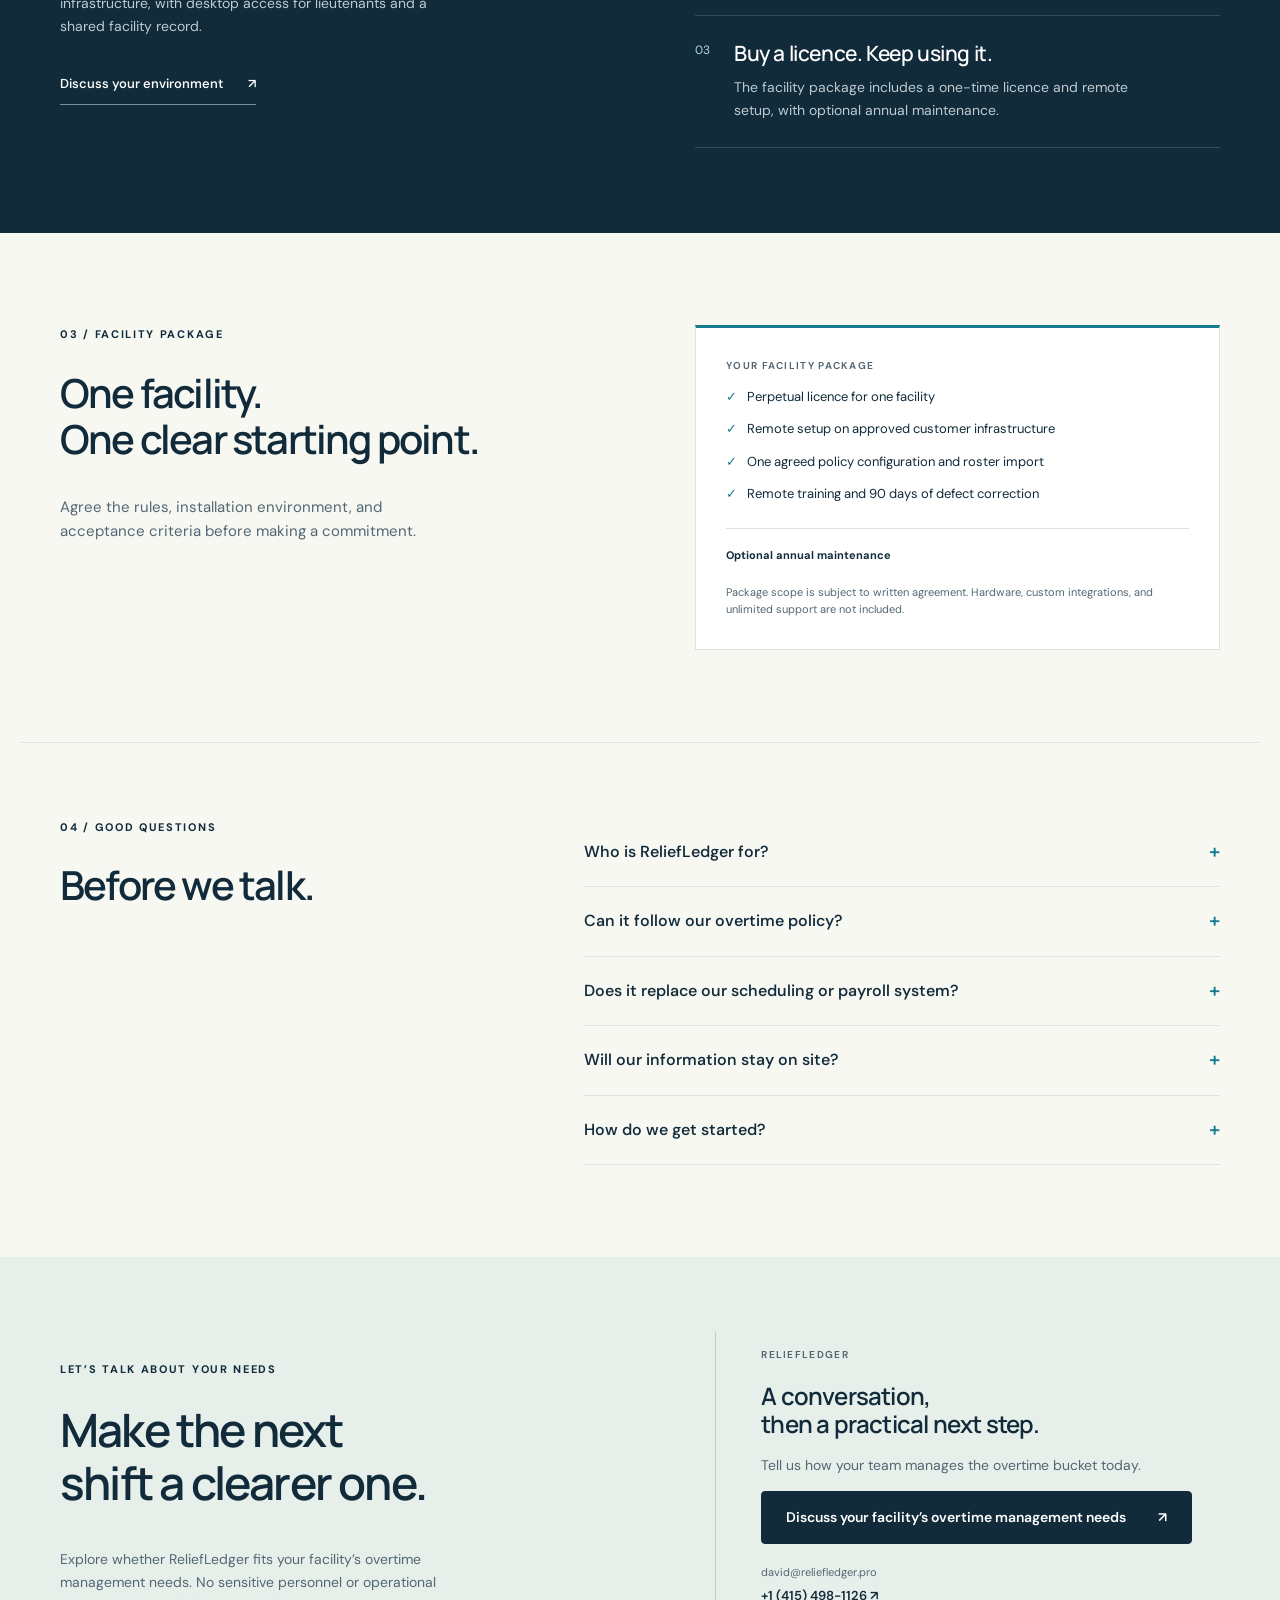
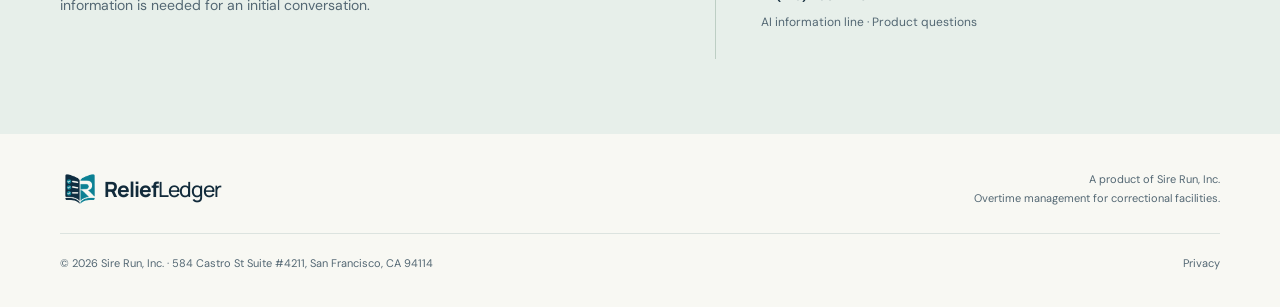
==== commit 86f5e3ca: "Refine website terminology and fictional demo" ====
--- a/index.html
+++ b/index.html
@@ -2,13 +2,13 @@
 <html lang="en">
 <head>
 <meta charset="utf-8"><meta name="viewport" content="width=device-width,initial-scale=1">
-<title>ReliefLedger — Clarity for every overtime decision</title>
-<meta name="description" content="Specialist overtime workflow software for correctional facilities. A clearer call list, supervisor-led assignments, and a record you can follow. Explore ReliefLedger.">
+<title>ReliefLedger — One unfilled post. A clear next decision.</title>
+<meta name="description" content="ReliefLedger helps lieutenants manage the overtime bucket, review available officers, record contact outcomes and confirm assignments. Built around your facility’s overtime management needs.">
 <meta name="theme-color" content="#122b3b">
 <link rel="canonical" href="https://reliefledger.pro/">
 <meta property="og:url" content="https://reliefledger.pro/">
-<meta property="og:title" content="ReliefLedger — Clarity for every overtime decision">
-<meta property="og:description" content="Specialist overtime workflow software for correctional facilities. Built around your rules, your supervisors, and your records.">
+<meta property="og:title" content="ReliefLedger — One unfilled post. A clear next decision.">
+<meta property="og:description" content="ReliefLedger helps lieutenants manage the overtime bucket and confirm assignments. Built around your facility’s overtime management needs.">
 <meta property="og:type" content="website">
 <link rel="icon" type="image/svg+xml" href="data:image/svg+xml,%3Csvg xmlns='http://www.w3.org/2000/svg' viewBox='0 0 32 32'%3E%3Crect width='32' height='32' rx='7' fill='%23122b3b'/%3E%3Cpath d='M9 8v16M14 9h9M14 16h9M14 23h6' stroke='%237bddd2' stroke-width='3' stroke-linecap='round'/%3E%3C/svg%3E">
 <link rel="stylesheet" href="/styles.css">
@@ -18,35 +18,37 @@
 <header class="site-header"><a class="wordmark" href="#" aria-label="ReliefLedger home"><img src="/assets/reliefledger-mark.png" alt="" width="48" height="48"><span>Relief<span class="word-light">Ledger</span></span></a><nav aria-label="Main navigation"><a href="#demo">Demo</a><a href="#approach">Our approach</a><a href="#ownership">Ownership</a><a href="#questions">Questions</a></nav><a class="button small" href="#contact">Let’s talk <span aria-hidden="true">↗</span></a></header>
 <main id="main">
 <section class="hero wrap">
-<div class="hero-copy"><p class="eyebrow"><span class="dot"></span> PURPOSE-BUILT FOR CORRECTIONS</p><h1>Clarity for every<br>overtime <em>decision.</em></h1><p class="lede">Your lieutenants have a facility to run.<br>Give them a clearer way to manage the overtime bucket.</p><p class="intro">ReliefLedger specializes in overtime workflows for correctional facilities—bringing call order, supervisor decisions, and the supporting record into one place.</p><div class="hero-actions"><a class="button" href="#contact">Discuss your facility’s workflow <span aria-hidden="true">↗</span></a><a class="text-link" href="#approach">See the approach <span aria-hidden="true">↓</span></a></div><p class="quiet launch-note">A product of Sire Run, Inc.</p></div>
-<div class="hero-visual" aria-label="Illustrative overtime workflow, fictional information">
-<div class="visual-top"><span class="mini-wordmark">RL / OPERATIONS</span><span class="sample-label">ILLUSTRATIVE WORKFLOW</span></div>
-<div class="visual-heading"><div><span class="overline">SHIFT COVERAGE</span><h2>A clear next step.</h2></div><span class="clock-icon" aria-hidden="true">◷</span></div>
-<div class="post-bar"><div><strong>Open post</strong><span>06:00 – 10:00 · 4 hours</span></div><span class="status">Needs coverage</span></div>
-<div class="list-heading"><span>CONTACT ORDER</span><span>POLICY REASON</span></div>
-<div class="officer first"><span class="rank">01</span><div><strong>Officer A</strong><small>Available for this block</small></div><span class="reason">Volunteer</span></div>
-<div class="officer"><span class="rank">02</span><div><strong>Officer B</strong><small>Available for this block</small></div><span class="reason">Volunteer</span></div>
-<div class="officer"><span class="rank">03</span><div><strong>Officer C</strong><small>Subject to eligibility</small></div><span class="reason">On site</span></div>
-<div class="decision"><span class="check" aria-hidden="true">✓</span><div><strong>The supervisor stays in control.</strong><span>Review the order. Log the outcome. Confirm the assignment.</span></div></div>
-<p class="sample-note">Illustrative workflow · fictional officers · sample ordering</p>
+<div class="hero-copy"><p class="eyebrow"><span class="dot"></span> PURPOSE-BUILT FOR CORRECTIONS</p><h1>One unfilled post.<br>A clear next <em>decision.</em></h1><p class="lede">ReliefLedger helps lieutenants manage the overtime bucket, review available officers, record contact outcomes and confirm assignments.</p><p class="intro">Built around your facility’s overtime management needs.</p><div class="hero-actions"><a class="button" href="#contact">Discuss your facility’s overtime management needs <span aria-hidden="true">↗</span></a><a class="text-link" href="#approach">See the approach <span aria-hidden="true">↓</span></a></div><p class="quiet launch-note">A product of Sire Run, Inc.</p></div>
+<div class="hero-visual" aria-label="Fictional example: 30 officers, 12 posts, four volunteers, and one unfilled post. An example overtime bucket lists four volunteer officers for review.">
+<div class="visual-top"><span class="mini-wordmark">RL / OPERATIONS</span><span class="sample-label">FICTIONAL EXAMPLE</span></div>
+<div class="visual-heading"><div><span class="overline">SHIFT COVERAGE</span><h2>A clear next decision.</h2></div><span class="clock-icon" aria-hidden="true">◷</span></div>
+<div class="example-stats" aria-label="30 fictional officers, 12 posts, four volunteers, one unfilled post"><span><strong>30</strong> officers</span><span><strong>12</strong> posts</span><span><strong>4</strong> volunteers</span></div>
+<div class="post-bar"><div><strong>One unfilled post</strong><span>06:00 – 10:00 · 4 hours</span></div><span class="status">Needs coverage</span></div>
+<div class="list-heading"><span>OVERTIME BUCKET · EXAMPLE ORDER</span><span>STATUS</span></div>
+<div class="officer first"><span class="rank">01</span><div><strong>Officer 01</strong><small>Volunteer · available to review</small></div><span class="reason">Volunteer</span></div>
+<div class="officer"><span class="rank">02</span><div><strong>Officer 02</strong><small>Volunteer · available to review</small></div><span class="reason">Volunteer</span></div>
+<div class="officer"><span class="rank">03</span><div><strong>Officer 03</strong><small>Volunteer · available to review</small></div><span class="reason">Volunteer</span></div>
+<div class="officer"><span class="rank">04</span><div><strong>Officer 04</strong><small>Volunteer · available to review</small></div><span class="reason">Volunteer</span></div>
+<div class="decision"><span class="check" aria-hidden="true">✓</span><div><strong>The lieutenant stays in control.</strong><span>Review the bucket. Record the contact outcome. Confirm the assignment.</span></div></div>
+<p class="sample-note">Fictional officers and example rules. Your facility’s approved policy guides configuration before installation.</p>
 </div>
 </section>
 <section id="demo" class="demo-section section wrap" aria-labelledby="demo-title">
-<div class="demo-heading"><p class="eyebrow">PRODUCT WALKTHROUGH</p><h2 id="demo-title">See how an overtime decision takes shape.</h2><p class="body-copy">Follow an open post through the roster, evaluation, and supervisor review.</p></div>
-<div class="demo-media"><video controls playsinline preload="metadata" poster="/assets/reliefledger-demo-poster.png" aria-label="ReliefLedger overtime workflow demonstration"><source src="/assets/reliefledger-demo-v2.mp4" type="video/mp4"><track kind="captions" src="/assets/reliefledger-demo.vtt" srclang="en" label="English captions" default>Your browser does not support embedded video. <a href="/assets/reliefledger-demo-v2.mp4">Download the ReliefLedger demonstration video</a>.</video></div>
-<p class="fine demo-note">This walkthrough uses fictional officer records and example rules. Each facility’s policy is agreed before installation.</p>
-<div class="demo-actions"><a class="button" href="#contact">Discuss your facility’s workflow <span aria-hidden="true">↗</span></a></div>
+<div class="demo-heading"><p class="eyebrow">PRODUCT WALKTHROUGH</p><h2 id="demo-title">One unfilled post. A clear next decision.</h2><p class="body-copy">Thirty officers. Twelve posts. Four volunteers. Follow a lieutenant as they review the bucket and fill one unfilled post.</p></div>
+<div class="demo-media"><video controls playsinline preload="metadata" poster="/assets/reliefledger-demo-poster.png" aria-label="ReliefLedger demonstration: one unfilled post, reviewed through the overtime bucket"><source src="/assets/reliefledger-demo-v2.mp4" type="video/mp4"><source src="/assets/reliefledger-demo-v2.webm" type="video/webm; codecs=&quot;vp9, opus&quot;"><track kind="captions" src="/assets/reliefledger-demo.vtt" srclang="en" label="English captions" default>Your browser does not support embedded video. <a href="/assets/reliefledger-demo-v2.mp4">Download the ReliefLedger demonstration video</a>.</video></div>
+<p class="fine demo-note">Fictional officers and example rules. Your facility’s approved policy guides configuration before installation.</p>
+<div class="demo-actions"><a class="button" href="#contact">Discuss your facility’s overtime management needs <span aria-hidden="true">↗</span></a></div>
 </section>
-<div class="principles"><div class="wrap principles-inner"><span>One focused workflow.</span><span>Facility-defined rules.</span><span>Supervisor-led decisions.</span><span>A record you can follow.</span></div></div>
+<div class="principles"><div class="wrap principles-inner"><span>One focused purpose.</span><span>Facility-defined rules.</span><span>Lieutenant-led decisions.</span><span>A record you can follow.</span></div></div>
 <section id="approach" class="section wrap">
-<div class="section-heading"><p class="eyebrow">01 / THE APPROACH</p><h2>From an open post<br>to a documented decision.</h2><p>Designed for the daily work of shift supervisors. Start with the overtime bucket, without taking on a full scheduling-system replacement.</p></div>
-<div class="steps"><article><span class="step-number">01</span><h3>Know who’s available.</h3><p>Enter or import the roster, record who is present, and identify the posts and time blocks that need coverage.</p></article><article><span class="step-number">02</span><h3>Understand the order.</h3><p>Review an overtime list based on your approved policy, with clear reasons for eligibility and contact priority.</p></article><article><span class="step-number">03</span><h3>Keep the decision.</h3><p>Record contact outcomes, confirm assignments, and retain a printable history of what happened and why.</p></article></div>
+<div class="section-heading"><p class="eyebrow">01 / THE APPROACH</p><h2>From one unfilled post<br>to a documented decision.</h2><p>Designed for lieutenants managing a facility’s overtime needs. Start with the overtime bucket, without taking on a full scheduling-system replacement.</p></div>
+<div class="steps"><article><span class="step-number">01</span><h3>Know who’s available.</h3><p>Enter or import the roster, record which officers are present, and identify the posts and time blocks that need coverage.</p></article><article><span class="step-number">02</span><h3>Review the bucket.</h3><p>See officers in an order based on your approved policy, with clear reasons for eligibility and contact priority.</p></article><article><span class="step-number">03</span><h3>Keep the decision.</h3><p>Record contact outcomes, confirm assignments, and retain a printable history of what happened and why.</p></article></div>
 <p class="scope-note"><span aria-hidden="true">↳</span> Facility rules, deployment requirements, and acceptance criteria are agreed with your team before installation.</p>
 </section>
-<section id="ownership" class="ownership"><div class="wrap ownership-grid"><div><p class="eyebrow">02 / YOUR FACILITY. YOUR WORKFLOW.</p><h2>A focused tool.<br>A practical path<br>to ownership.</h2><p>Keep your overtime workflow on customer-approved infrastructure, with desktop access for supervisors and a shared facility record.</p><a class="light-link" href="#contact">Discuss your environment <span aria-hidden="true">↗</span></a></div><div class="ownership-points"><article><span>01</span><div><h3>Keep the human decision.</h3><p>Recommendations support the lieutenant. Assignments remain subject to supervisor confirmation.</p></div></article><article><span>02</span><div><h3>Start without integrations.</h3><p>Keep the focus on overtime decisions. Payroll, phone systems, and radio integrations are outside the standard package.</p></div></article><article><span>03</span><div><h3>Buy a licence. Keep using it.</h3><p>The facility package includes a one-time licence and remote setup, with optional annual maintenance.</p></div></article></div></div></section>
+<section id="ownership" class="ownership"><div class="wrap ownership-grid"><div><p class="eyebrow">02 / YOUR FACILITY. YOUR NEEDS.</p><h2>A focused tool.<br>A practical path<br>to ownership.</h2><p>Keep overtime management on customer-approved infrastructure, with desktop access for lieutenants and a shared facility record.</p><a class="light-link" href="#contact">Discuss your environment <span aria-hidden="true">↗</span></a></div><div class="ownership-points"><article><span>01</span><div><h3>Keep the human decision.</h3><p>Recommendations support the lieutenant. Assignments remain subject to lieutenant confirmation.</p></div></article><article><span>02</span><div><h3>Start without integrations.</h3><p>Keep the focus on overtime decisions. Payroll, phone systems, and radio integrations are outside the standard package.</p></div></article><article><span>03</span><div><h3>Buy a licence. Keep using it.</h3><p>The facility package includes a one-time licence and remote setup, with optional annual maintenance.</p></div></article></div></div></section>
 <section class="section wrap pricing"><div><p class="eyebrow">03 / FACILITY PACKAGE</p><h2>One facility.<br>One clear starting point.</h2><p class="body-copy">Agree the rules, installation environment, and acceptance criteria before making a commitment.</p></div><div class="price-panel"><p class="overline">YOUR FACILITY PACKAGE</p><ul><li>Perpetual licence for one facility</li><li>Remote setup on approved customer infrastructure</li><li>One agreed policy configuration and roster import</li><li>Remote training and 90 days of defect correction</li></ul><div class="maintenance"><strong>Optional annual maintenance</strong></div><p class="fine">Package scope is subject to written agreement. Hardware, custom integrations, and unlimited support are not included.</p></div></section>
-<section id="questions" class="section wrap faq"><div><p class="eyebrow">04 / GOOD QUESTIONS</p><h2>Before we talk.</h2></div><div class="faq-list"><details><summary>Who is ReliefLedger for?</summary><p>ReliefLedger focuses on correctional facilities where shift supervisors manage overtime call lists, contact officers, and document assignment decisions. It brings that workflow into one place while keeping supervisors in control.</p></details><details><summary>Can it follow our overtime policy?</summary><p>Your facility’s rules guide the configuration. We work with your authorized policy owner to confirm eligibility, volunteer priority, seniority, tie-breakers, bucket updates, and exceptions before installation.</p></details><details><summary>Does it replace our scheduling or payroll system?</summary><p>No. ReliefLedger focuses on the overtime call list and its decision record. Payroll, full workforce scheduling, and automated phone or radio contact are outside the standard package.</p></details><details><summary>Will our information stay on site?</summary><p>The deployment approach is customer-hosted, using infrastructure approved by your IT team. Hosting, access, backup, and maintenance responsibilities are agreed before installation. No inmate records are needed for the overtime workflow.</p></details><details><summary>How do we get started?</summary><p>Start with a short conversation about your current process. A blank form or fictional example is enough for discovery. We then identify the policy, IT, and purchasing contacts needed to agree on scope and next steps.</p></details></div></section>
-<section id="contact" class="contact-section"><div class="wrap contact-inner"><div><p class="eyebrow">LET’S START WITH YOUR WORKFLOW</p><h2>Make the next<br>shift a clearer one.</h2><p>Explore whether ReliefLedger fits your facility’s overtime process. No sensitive personnel or operational information is needed for an initial conversation.</p></div><div class="contact-card"><span class="overline">RELIEFLEDGER</span><h3>A conversation,<br>then a practical next step.</h3><p>Tell us how your team manages the overtime bucket today.</p><div id="contact-options"><a class="button" href="mailto:david@reliefledger.pro?subject=ReliefLedger%20facility%20conversation">Email David <span aria-hidden="true">↗</span></a><p class="fine"><a href="mailto:david@reliefledger.pro">david@reliefledger.pro</a></p><p class="phone-contact"><a class="text-link" href="tel:+14154981126">+1 (415) 498-1126 ↗</a><br><span class="quiet">AI information line · Product questions</span></p></div></div></div></section>
+<section id="questions" class="section wrap faq"><div><p class="eyebrow">04 / GOOD QUESTIONS</p><h2>Before we talk.</h2></div><div class="faq-list"><details><summary>Who is ReliefLedger for?</summary><p>ReliefLedger focuses on correctional facilities where lieutenants manage overtime buckets, contact officers, and document assignment decisions. It brings those decisions into one place while keeping the lieutenant in control.</p></details><details><summary>Can it follow our overtime policy?</summary><p>Your facility’s rules guide the configuration. We work with your authorized policy owner to confirm eligibility, volunteer priority, seniority, tie-breakers, bucket updates, and exceptions before installation.</p></details><details><summary>Does it replace our scheduling or payroll system?</summary><p>No. ReliefLedger focuses on the overtime bucket and its decision record. Payroll, full workforce scheduling, and automated phone or radio contact are outside the standard package.</p></details><details><summary>Will our information stay on site?</summary><p>The deployment approach is customer-hosted, using infrastructure approved by your IT team. Hosting, access, backup, and maintenance responsibilities are agreed before installation. No inmate records are needed to manage overtime.</p></details><details><summary>How do we get started?</summary><p>Start with a short conversation about your facility’s overtime management needs. A blank form or fictional example is enough for discovery. We then identify the policy, IT, and purchasing contacts needed to agree on scope and next steps.</p></details></div></section>
+<section id="contact" class="contact-section"><div class="wrap contact-inner"><div><p class="eyebrow">LET’S TALK ABOUT YOUR NEEDS</p><h2>Make the next<br>shift a clearer one.</h2><p>Explore whether ReliefLedger fits your facility’s overtime management needs. No sensitive personnel or operational information is needed for an initial conversation.</p></div><div class="contact-card"><span class="overline">RELIEFLEDGER</span><h3>A conversation,<br>then a practical next step.</h3><p>Tell us how your team manages the overtime bucket today.</p><div id="contact-options"><a class="button" href="mailto:david@reliefledger.pro?subject=ReliefLedger%20facility%20conversation">Discuss your facility’s overtime management needs <span aria-hidden="true">↗</span></a><p class="fine"><a href="mailto:david@reliefledger.pro">david@reliefledger.pro</a></p><p class="phone-contact"><a class="text-link" href="tel:+14154981126">+1 (415) 498-1126 ↗</a><br><span class="quiet">AI information line · Product questions</span></p></div></div></div></section>
 </main>
-<footer class="wrap"><a class="wordmark" href="#"><img src="/assets/reliefledger-mark.png" alt="" width="40" height="40"><span>Relief<span class="word-light">Ledger</span></span></a><p>A product of Sire Run, Inc.<br>Specialist overtime workflows for correctional facilities.</p><div><span>© 2026 Sire Run, Inc. · 584 Castro St Suite #4211, San Francisco, CA 94114</span><a href="/privacy.html">Privacy</a></div></footer>
+<footer class="wrap"><a class="wordmark" href="#"><img src="/assets/reliefledger-mark.png" alt="" width="40" height="40"><span>Relief<span class="word-light">Ledger</span></span></a><p>A product of Sire Run, Inc.<br>Overtime management for correctional facilities.</p><div><span>© 2026 Sire Run, Inc. · 584 Castro St Suite #4211, San Francisco, CA 94114</span><a href="/privacy.html">Privacy</a></div></footer>
 </body></html>
--- a/styles.css
+++ b/styles.css
@@ -16,3 +16,7 @@
 .demo-note{max-width:760px;margin-top:17px}
 .demo-actions{margin-top:23px}
 @media(max-width:760px){.demo-section{padding-top:58px;padding-bottom:60px}.demo-heading h2{font-size:34px}.demo-media{margin-top:21px;border-radius:7px}.demo-actions .button{width:100%;max-width:390px;justify-content:space-between}}
+
+/* The fictional example makes the 30/12/4/1 counts legible at narrow widths. */
+.example-stats{display:grid;grid-template-columns:repeat(3,1fr);gap:10px;margin:0 0 15px}.example-stats span{background:#f4f7f5;padding:10px 12px;border-radius:3px;font-size:10px;color:var(--muted)}.example-stats strong{display:block;color:var(--navy);font:650 19px/1.2 var(--heading);font-variant-numeric:tabular-nums}.hero-visual .officer{padding:10px 0}.hero-visual .officer small{max-width:190px}.hero-visual .reason{font-size:9px}
+@media(max-width:420px){.example-stats{gap:6px}.example-stats span{padding:8px 7px;font-size:9px}.example-stats strong{font-size:17px}.hero-visual{padding:17px}.hero-visual .officer{gap:9px}.hero-visual .reason{padding:3px 5px}}
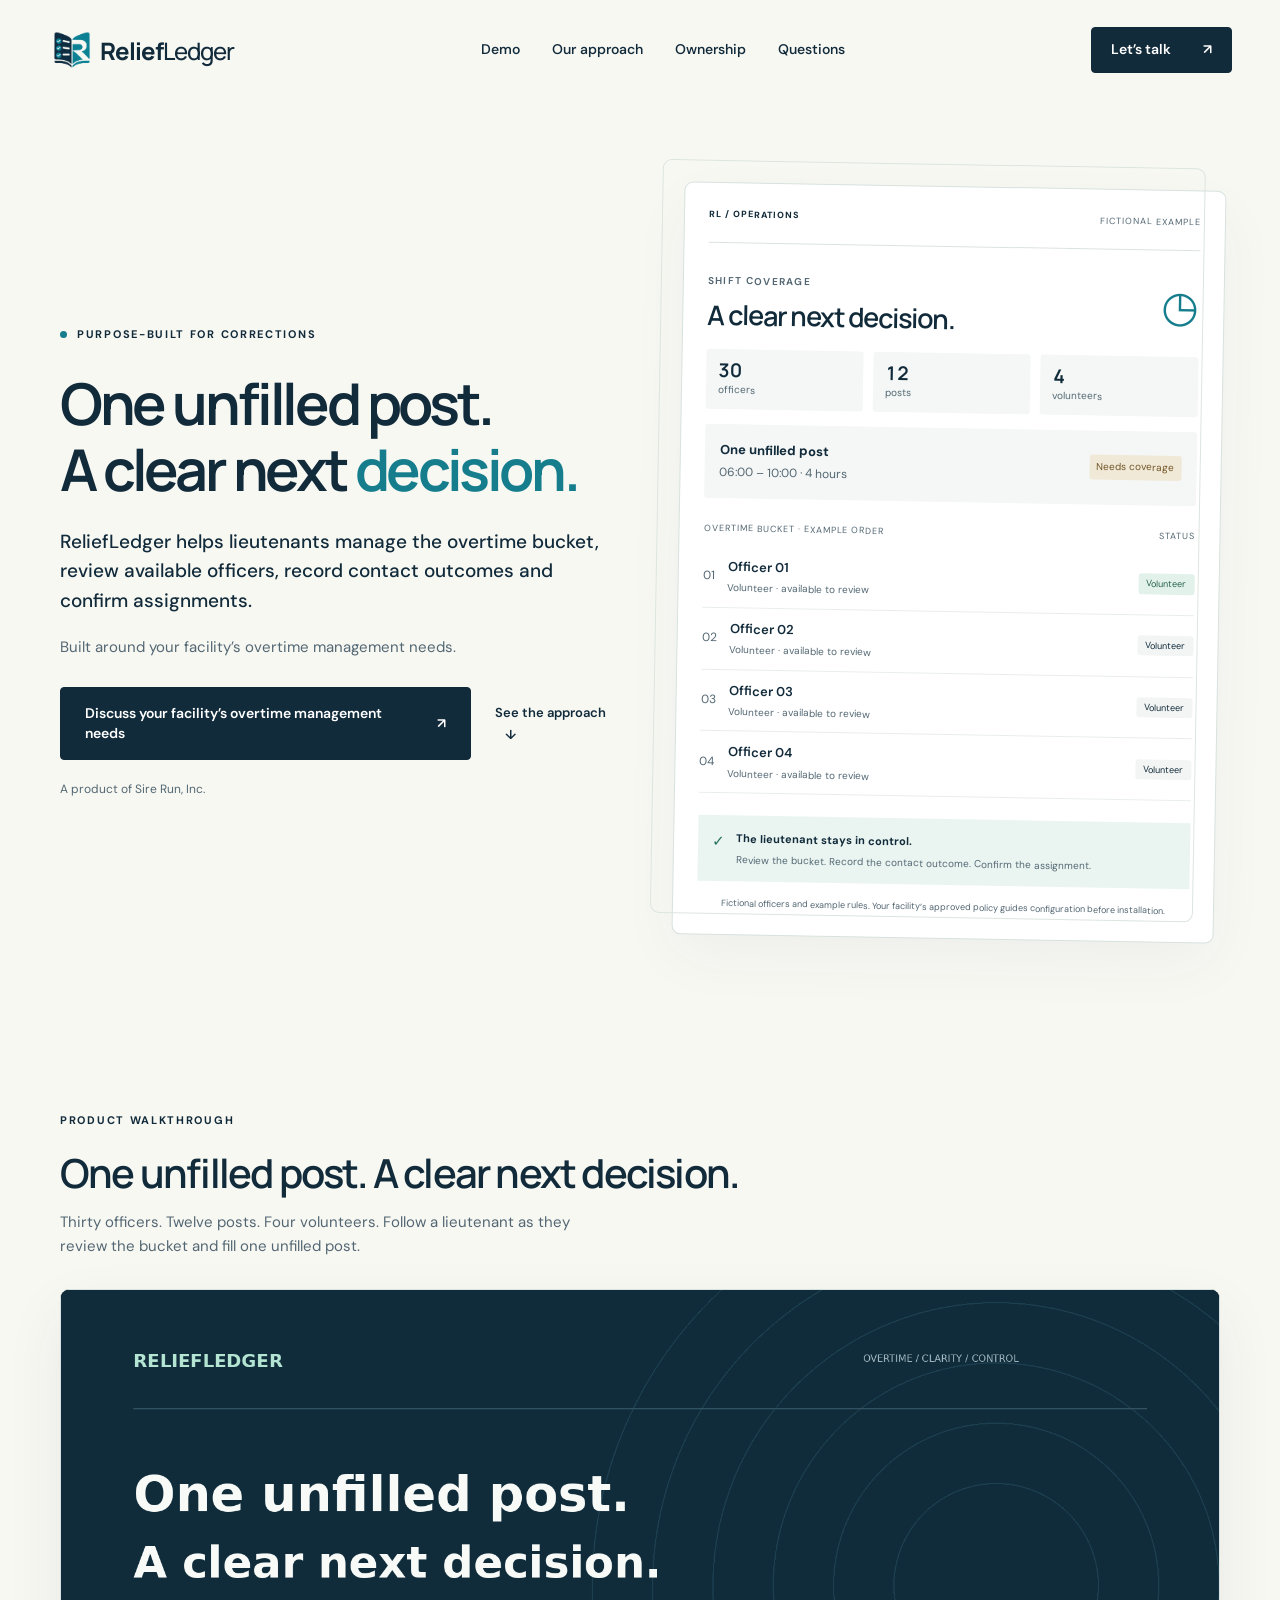
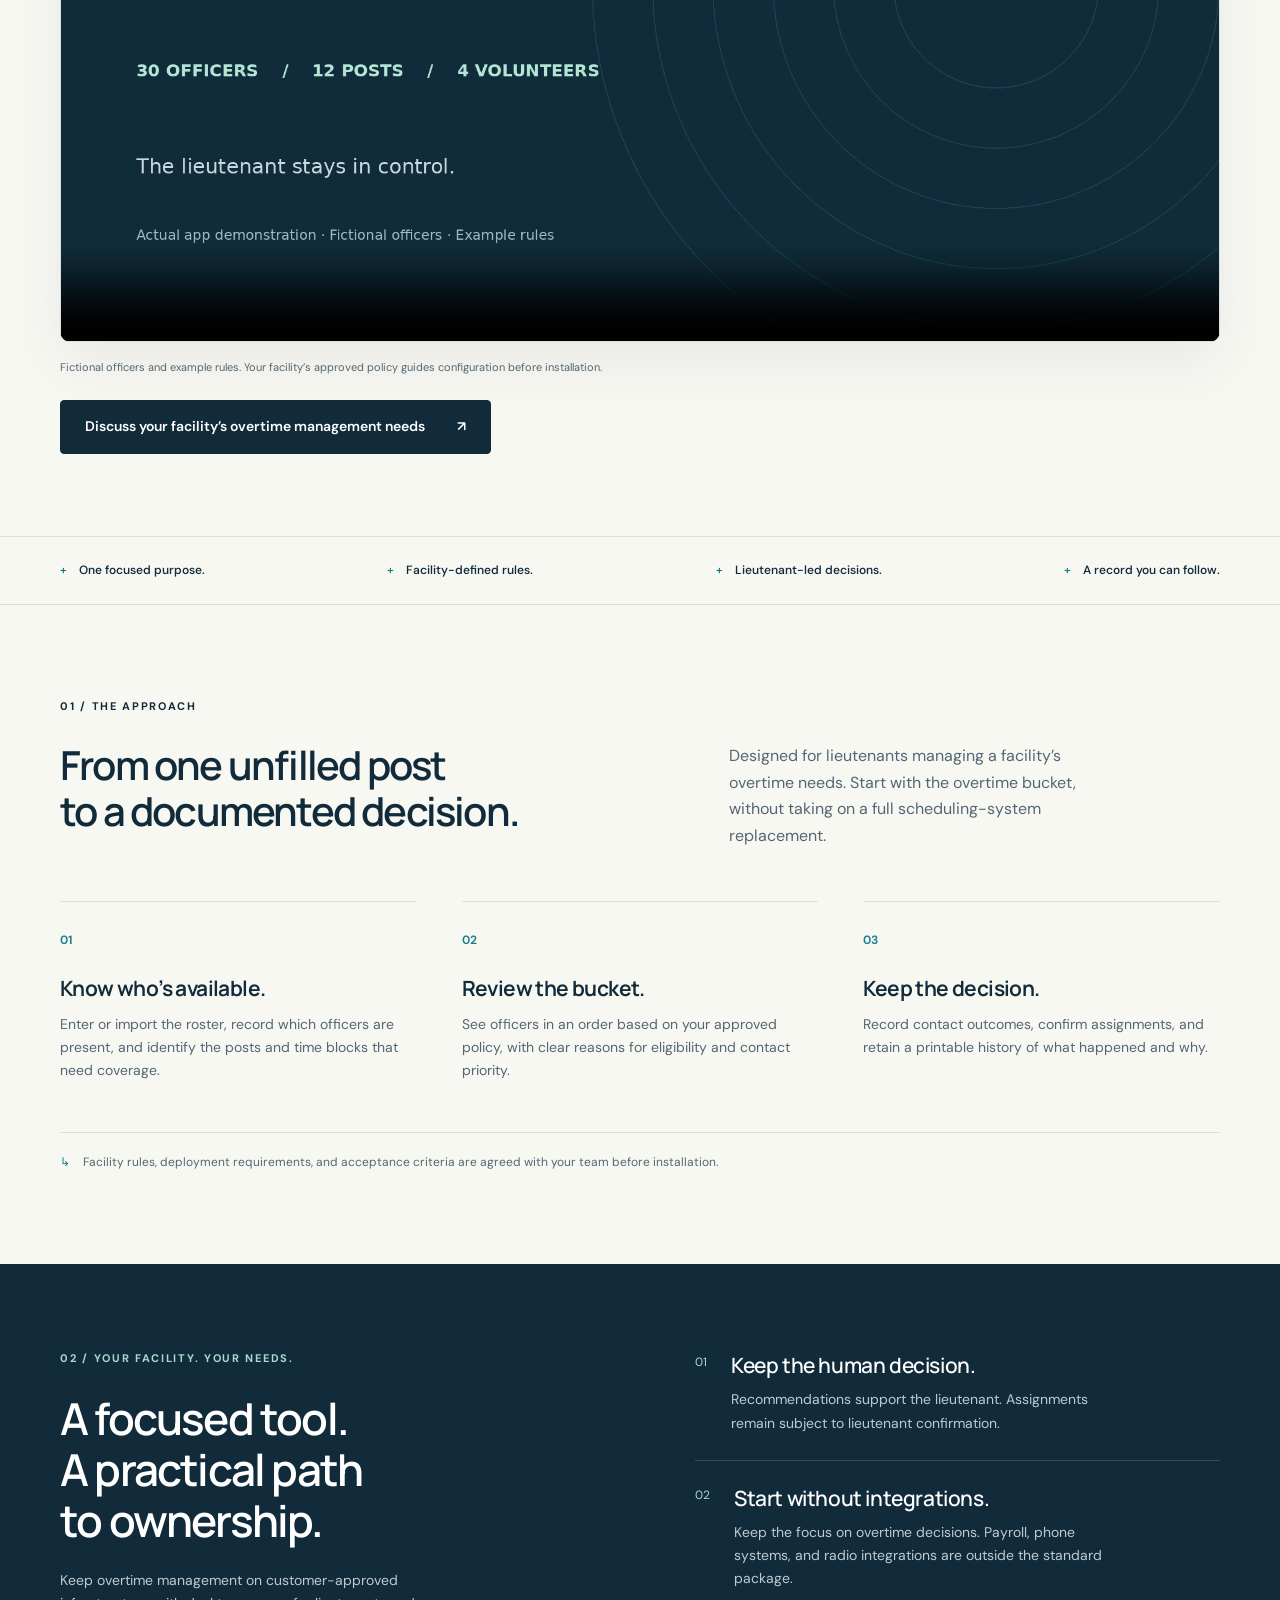
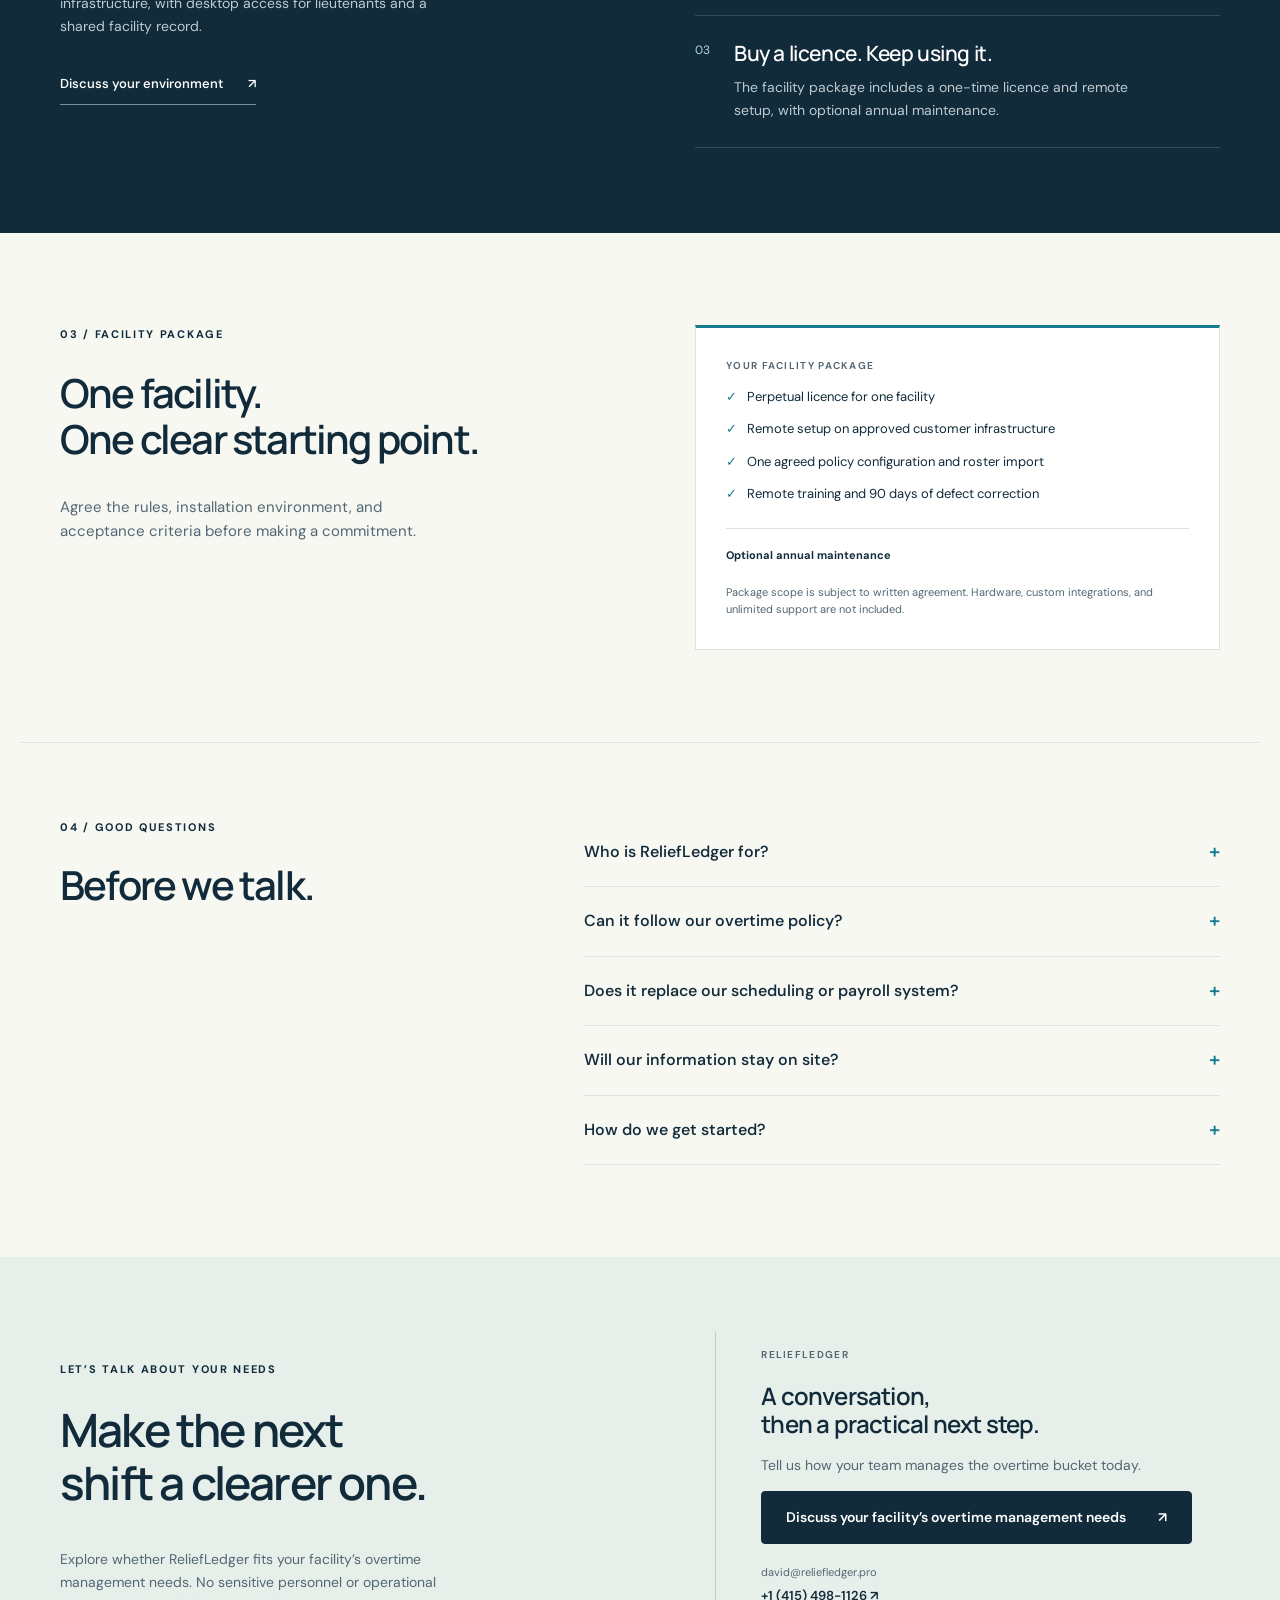
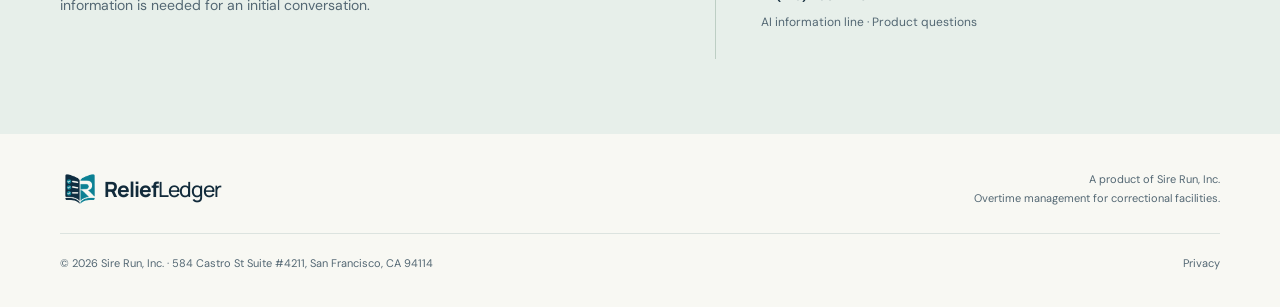
==== commit 07185a39: "Publish revised narrated facility demonstration" ====
--- a/index.html
+++ b/index.html
@@ -35,7 +35,7 @@
 </section>
 <section id="demo" class="demo-section section wrap" aria-labelledby="demo-title">
 <div class="demo-heading"><p class="eyebrow">PRODUCT WALKTHROUGH</p><h2 id="demo-title">One unfilled post. A clear next decision.</h2><p class="body-copy">Thirty officers. Twelve posts. Four volunteers. Follow a lieutenant as they review the bucket and fill one unfilled post.</p></div>
-<div class="demo-media"><video controls playsinline preload="metadata" poster="/assets/reliefledger-demo-poster.png" aria-label="ReliefLedger demonstration: one unfilled post, reviewed through the overtime bucket"><source src="/assets/reliefledger-demo-v2.mp4" type="video/mp4"><source src="/assets/reliefledger-demo-v2.webm" type="video/webm; codecs=&quot;vp9, opus&quot;"><track kind="captions" src="/assets/reliefledger-demo.vtt" srclang="en" label="English captions" default>Your browser does not support embedded video. <a href="/assets/reliefledger-demo-v2.mp4">Download the ReliefLedger demonstration video</a>.</video></div>
+<div class="demo-media"><video controls playsinline preload="metadata" poster="/assets/reliefledger-demo-v3-poster.png" aria-label="ReliefLedger demonstration: one unfilled post, reviewed through the overtime bucket"><source src="/assets/reliefledger-demo-v3.mp4" type="video/mp4"><source src="/assets/reliefledger-demo-v3.webm" type="video/webm; codecs=&quot;vp9, opus&quot;"><track kind="captions" src="/assets/reliefledger-demo-v3.vtt" srclang="en" label="English captions" default>Your browser does not support embedded video. <a href="/assets/reliefledger-demo-v3.mp4">Download the ReliefLedger demonstration video</a>.</video></div>
 <p class="fine demo-note">Fictional officers and example rules. Your facility’s approved policy guides configuration before installation.</p>
 <div class="demo-actions"><a class="button" href="#contact">Discuss your facility’s overtime management needs <span aria-hidden="true">↗</span></a></div>
 </section>
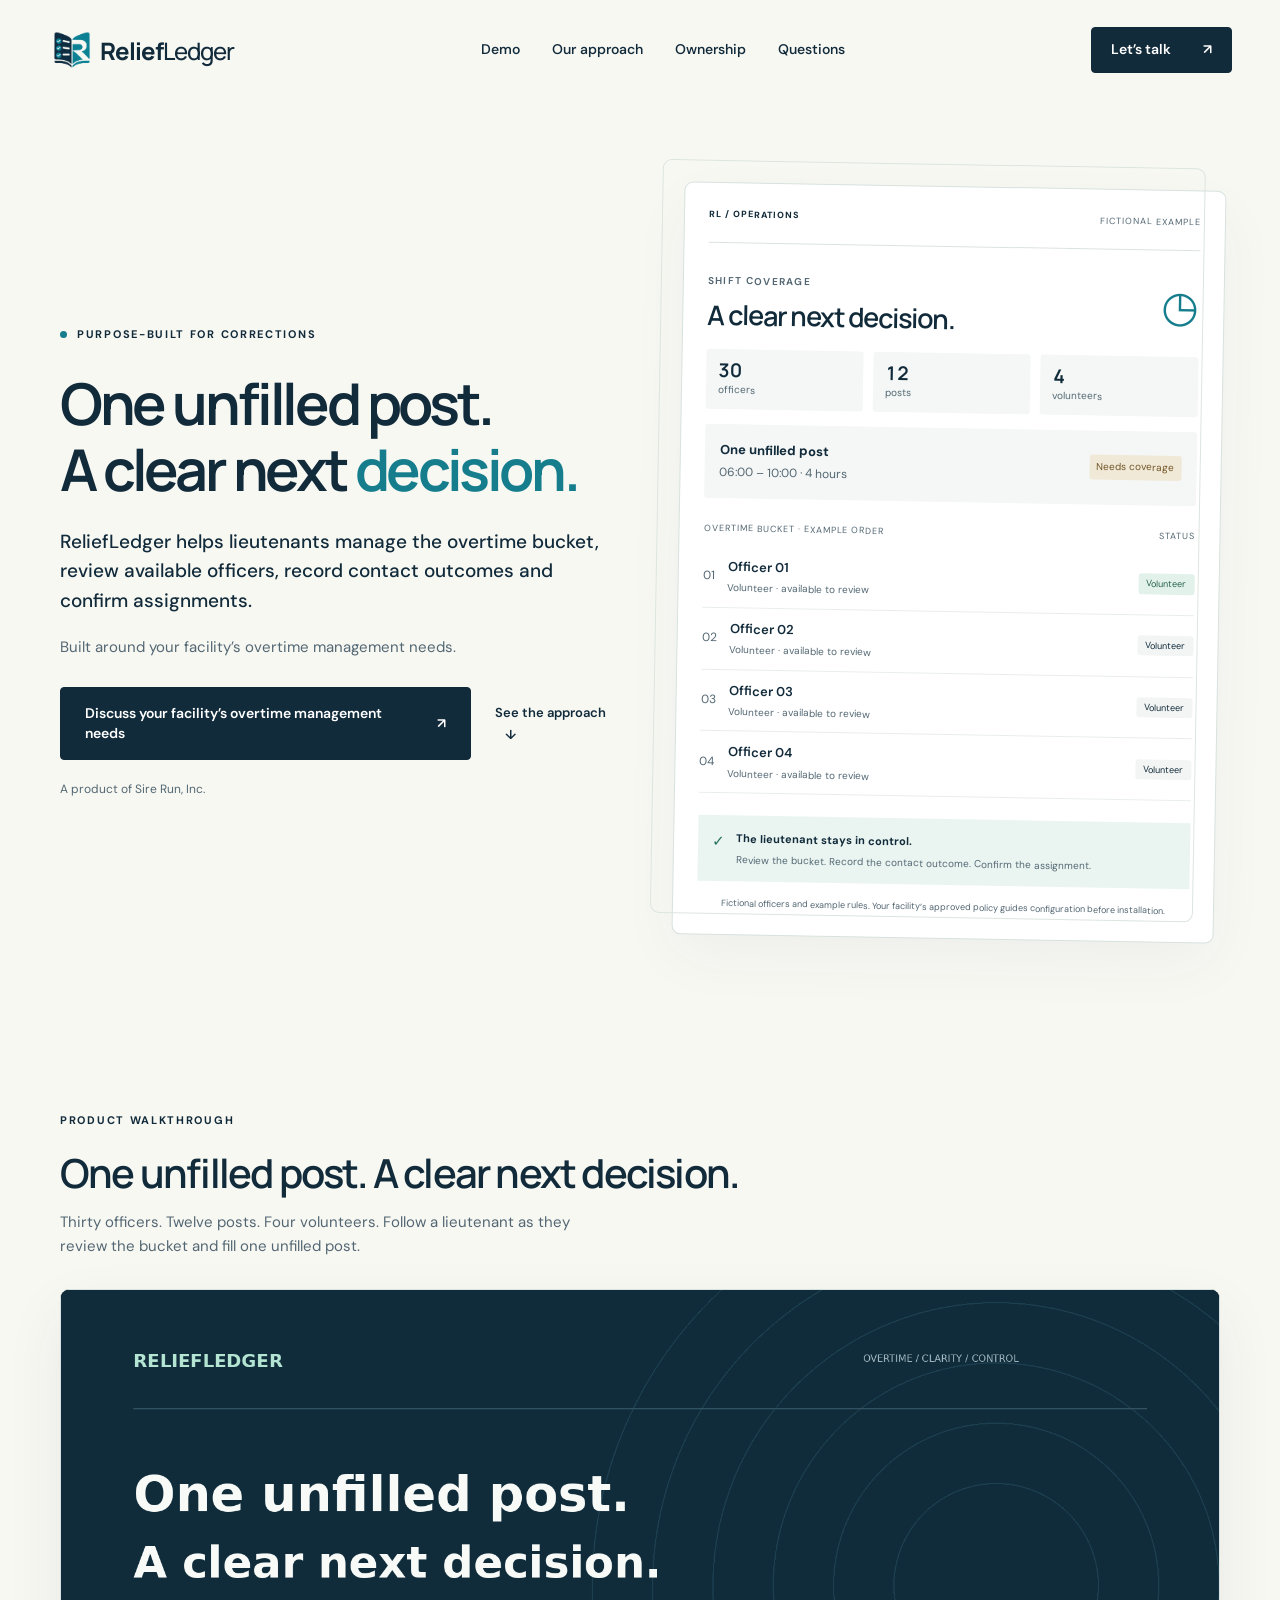
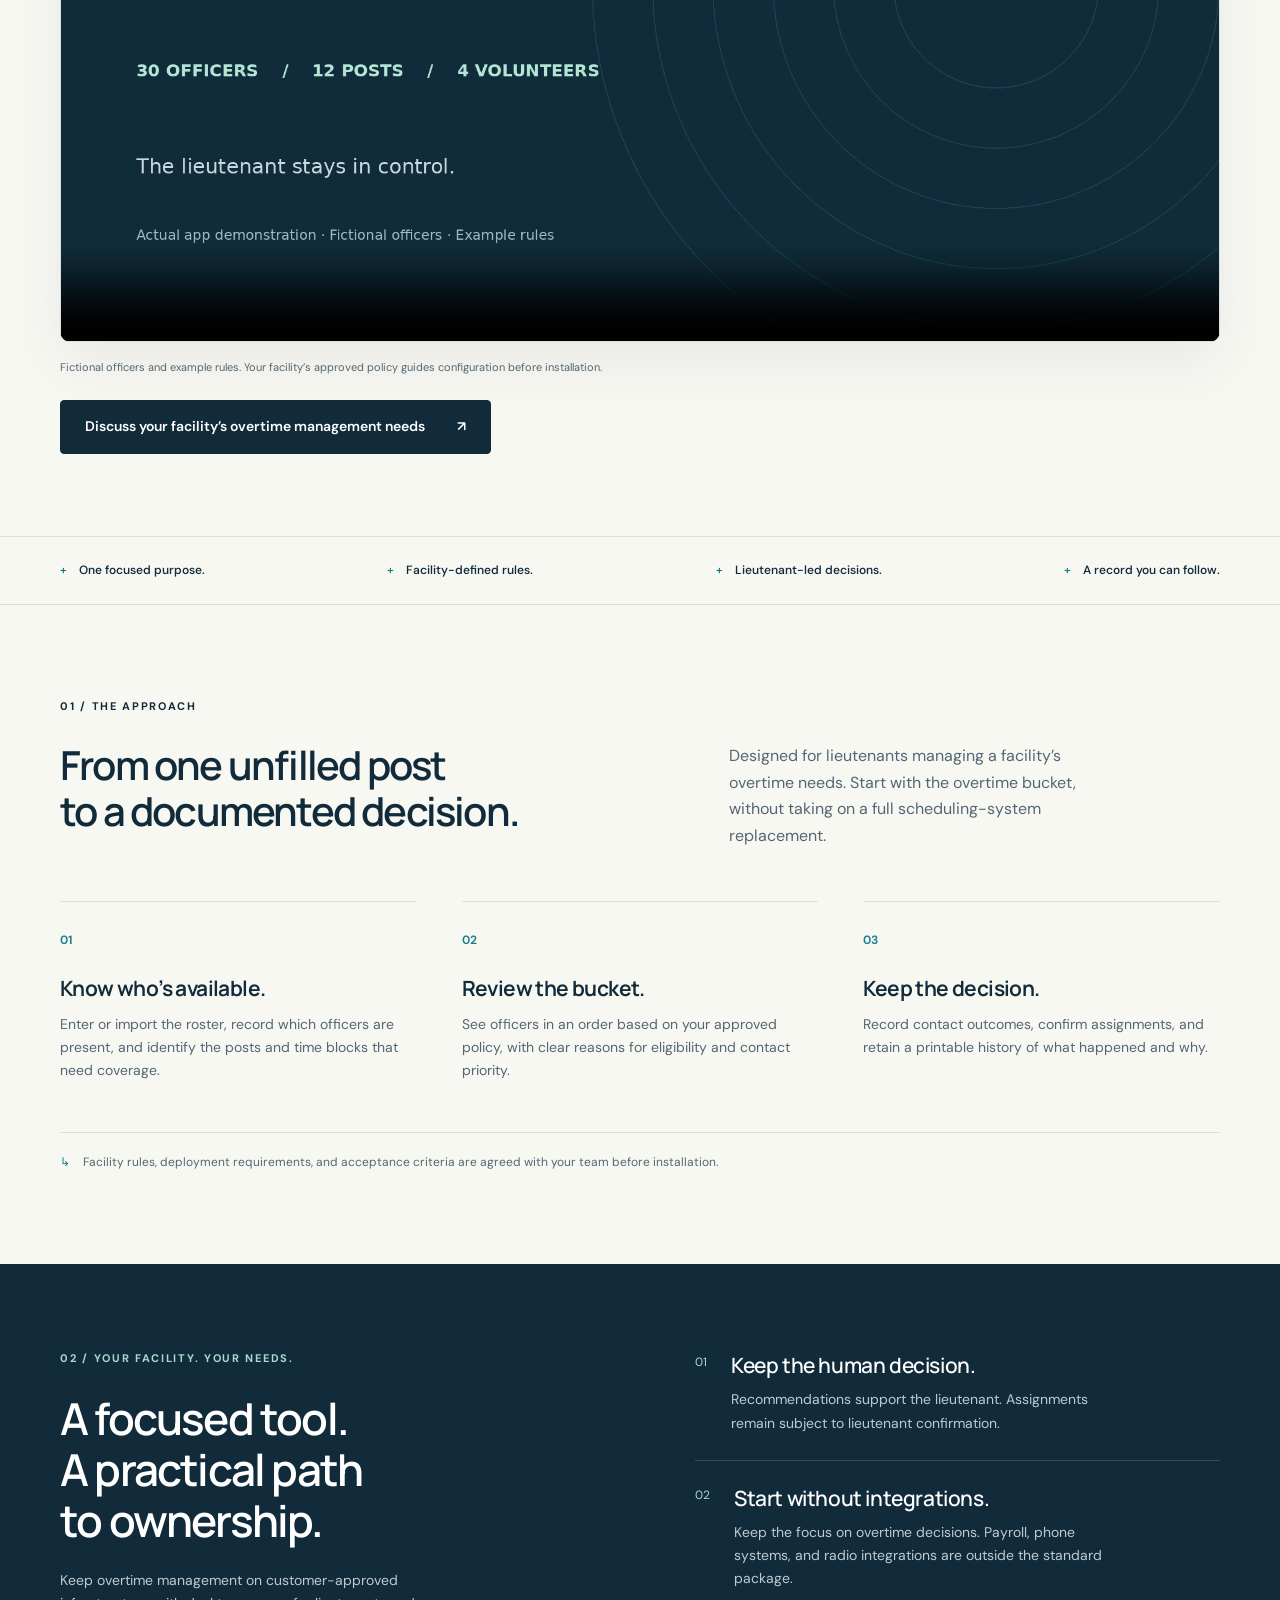
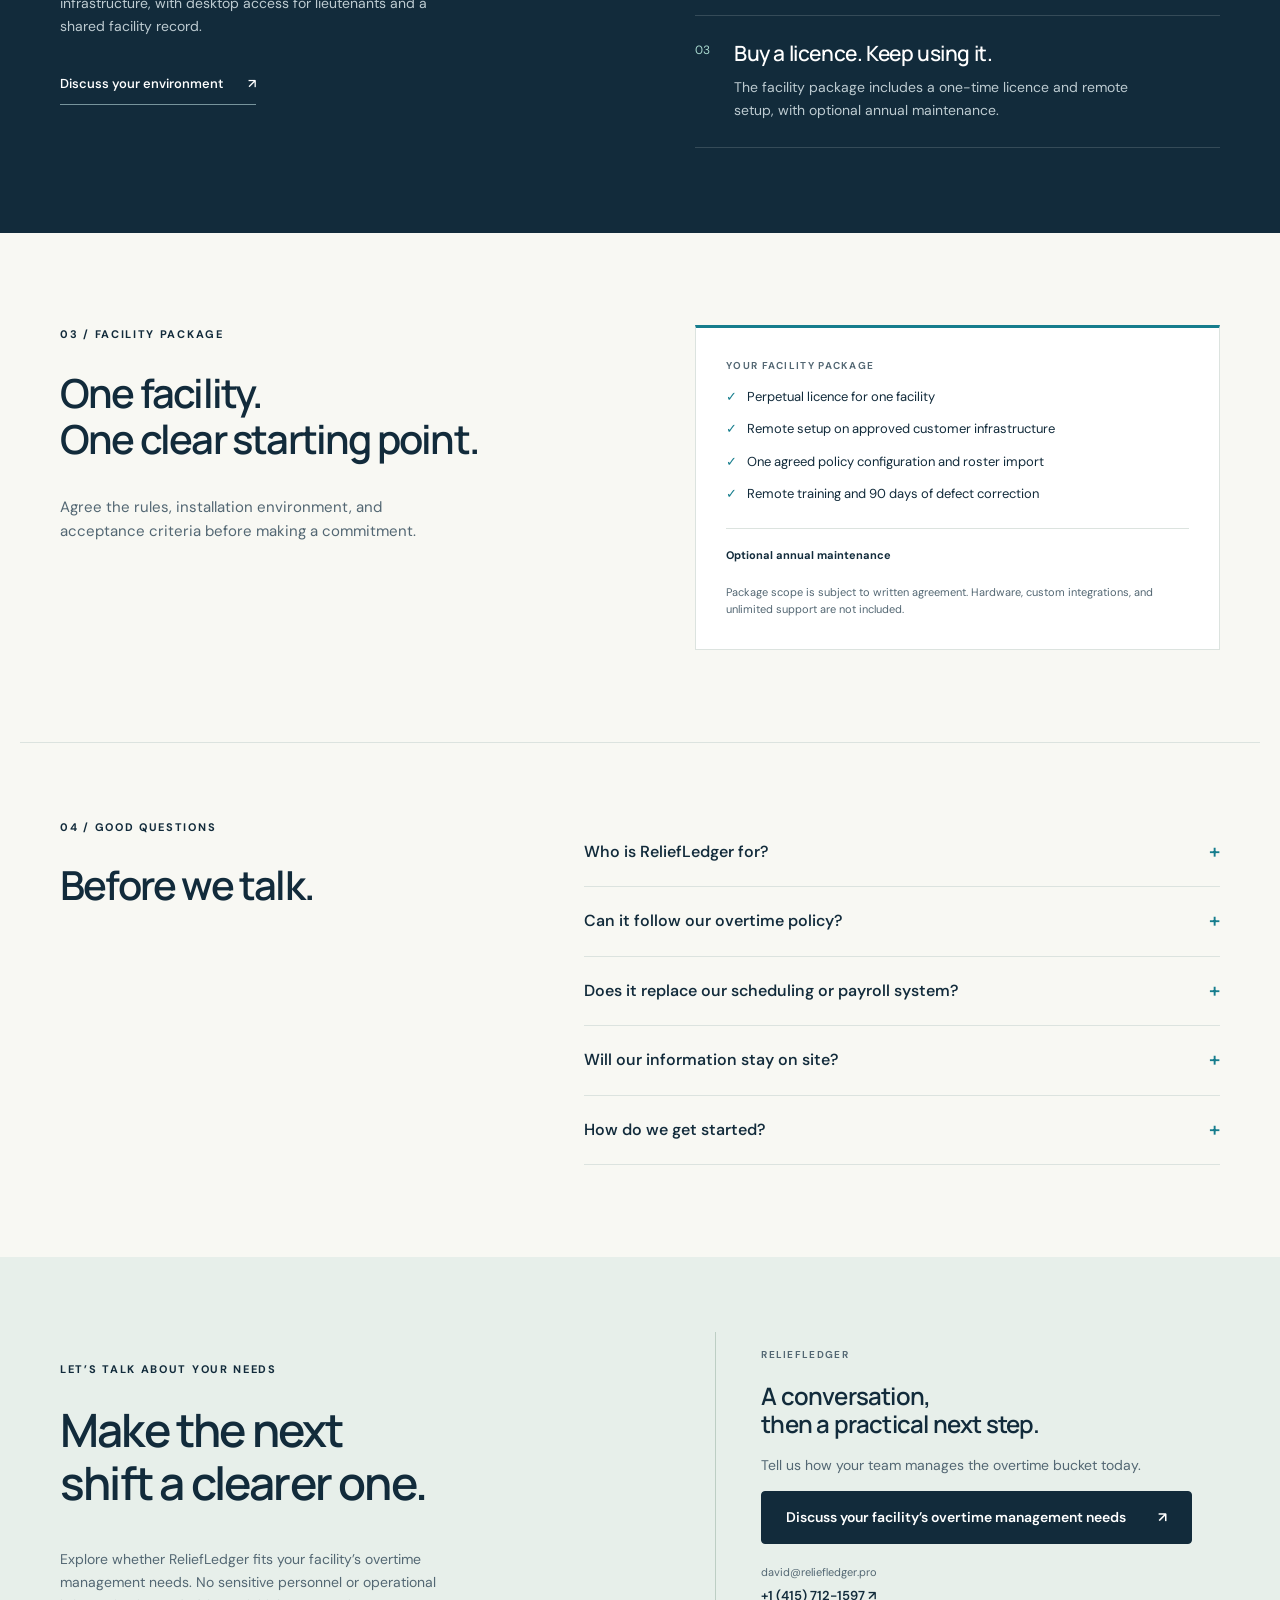
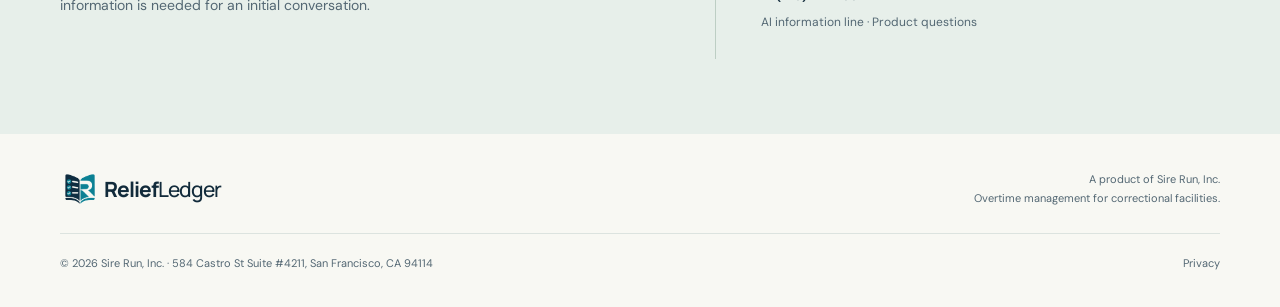
==== commit 4bd78d9c: "Point AI information line to (415) 712-1597 Claude-Session: https://claude.ai/code/session_01Uq1eMVF" ====
--- a/index.html
+++ b/index.html
@@ -48,7 +48,7 @@
 <section id="ownership" class="ownership"><div class="wrap ownership-grid"><div><p class="eyebrow">02 / YOUR FACILITY. YOUR NEEDS.</p><h2>A focused tool.<br>A practical path<br>to ownership.</h2><p>Keep overtime management on customer-approved infrastructure, with desktop access for lieutenants and a shared facility record.</p><a class="light-link" href="#contact">Discuss your environment <span aria-hidden="true">↗</span></a></div><div class="ownership-points"><article><span>01</span><div><h3>Keep the human decision.</h3><p>Recommendations support the lieutenant. Assignments remain subject to lieutenant confirmation.</p></div></article><article><span>02</span><div><h3>Start without integrations.</h3><p>Keep the focus on overtime decisions. Payroll, phone systems, and radio integrations are outside the standard package.</p></div></article><article><span>03</span><div><h3>Buy a licence. Keep using it.</h3><p>The facility package includes a one-time licence and remote setup, with optional annual maintenance.</p></div></article></div></div></section>
 <section class="section wrap pricing"><div><p class="eyebrow">03 / FACILITY PACKAGE</p><h2>One facility.<br>One clear starting point.</h2><p class="body-copy">Agree the rules, installation environment, and acceptance criteria before making a commitment.</p></div><div class="price-panel"><p class="overline">YOUR FACILITY PACKAGE</p><ul><li>Perpetual licence for one facility</li><li>Remote setup on approved customer infrastructure</li><li>One agreed policy configuration and roster import</li><li>Remote training and 90 days of defect correction</li></ul><div class="maintenance"><strong>Optional annual maintenance</strong></div><p class="fine">Package scope is subject to written agreement. Hardware, custom integrations, and unlimited support are not included.</p></div></section>
 <section id="questions" class="section wrap faq"><div><p class="eyebrow">04 / GOOD QUESTIONS</p><h2>Before we talk.</h2></div><div class="faq-list"><details><summary>Who is ReliefLedger for?</summary><p>ReliefLedger focuses on correctional facilities where lieutenants manage overtime buckets, contact officers, and document assignment decisions. It brings those decisions into one place while keeping the lieutenant in control.</p></details><details><summary>Can it follow our overtime policy?</summary><p>Your facility’s rules guide the configuration. We work with your authorized policy owner to confirm eligibility, volunteer priority, seniority, tie-breakers, bucket updates, and exceptions before installation.</p></details><details><summary>Does it replace our scheduling or payroll system?</summary><p>No. ReliefLedger focuses on the overtime bucket and its decision record. Payroll, full workforce scheduling, and automated phone or radio contact are outside the standard package.</p></details><details><summary>Will our information stay on site?</summary><p>The deployment approach is customer-hosted, using infrastructure approved by your IT team. Hosting, access, backup, and maintenance responsibilities are agreed before installation. No inmate records are needed to manage overtime.</p></details><details><summary>How do we get started?</summary><p>Start with a short conversation about your facility’s overtime management needs. A blank form or fictional example is enough for discovery. We then identify the policy, IT, and purchasing contacts needed to agree on scope and next steps.</p></details></div></section>
-<section id="contact" class="contact-section"><div class="wrap contact-inner"><div><p class="eyebrow">LET’S TALK ABOUT YOUR NEEDS</p><h2>Make the next<br>shift a clearer one.</h2><p>Explore whether ReliefLedger fits your facility’s overtime management needs. No sensitive personnel or operational information is needed for an initial conversation.</p></div><div class="contact-card"><span class="overline">RELIEFLEDGER</span><h3>A conversation,<br>then a practical next step.</h3><p>Tell us how your team manages the overtime bucket today.</p><div id="contact-options"><a class="button" href="mailto:david@reliefledger.pro?subject=ReliefLedger%20facility%20conversation">Discuss your facility’s overtime management needs <span aria-hidden="true">↗</span></a><p class="fine"><a href="mailto:david@reliefledger.pro">david@reliefledger.pro</a></p><p class="phone-contact"><a class="text-link" href="tel:+14154981126">+1 (415) 498-1126 ↗</a><br><span class="quiet">AI information line · Product questions</span></p></div></div></div></section>
+<section id="contact" class="contact-section"><div class="wrap contact-inner"><div><p class="eyebrow">LET’S TALK ABOUT YOUR NEEDS</p><h2>Make the next<br>shift a clearer one.</h2><p>Explore whether ReliefLedger fits your facility’s overtime management needs. No sensitive personnel or operational information is needed for an initial conversation.</p></div><div class="contact-card"><span class="overline">RELIEFLEDGER</span><h3>A conversation,<br>then a practical next step.</h3><p>Tell us how your team manages the overtime bucket today.</p><div id="contact-options"><a class="button" href="mailto:david@reliefledger.pro?subject=ReliefLedger%20facility%20conversation">Discuss your facility’s overtime management needs <span aria-hidden="true">↗</span></a><p class="fine"><a href="mailto:david@reliefledger.pro">david@reliefledger.pro</a></p><p class="phone-contact"><a class="text-link" href="tel:+14157121597">+1 (415) 712-1597 ↗</a><br><span class="quiet">AI information line · Product questions</span></p></div></div></div></section>
 </main>
 <footer class="wrap"><a class="wordmark" href="#"><img src="/assets/reliefledger-mark.png" alt="" width="40" height="40"><span>Relief<span class="word-light">Ledger</span></span></a><p>A product of Sire Run, Inc.<br>Overtime management for correctional facilities.</p><div><span>© 2026 Sire Run, Inc. · 584 Castro St Suite #4211, San Francisco, CA 94114</span><a href="/privacy.html">Privacy</a></div></footer>
 </body></html>
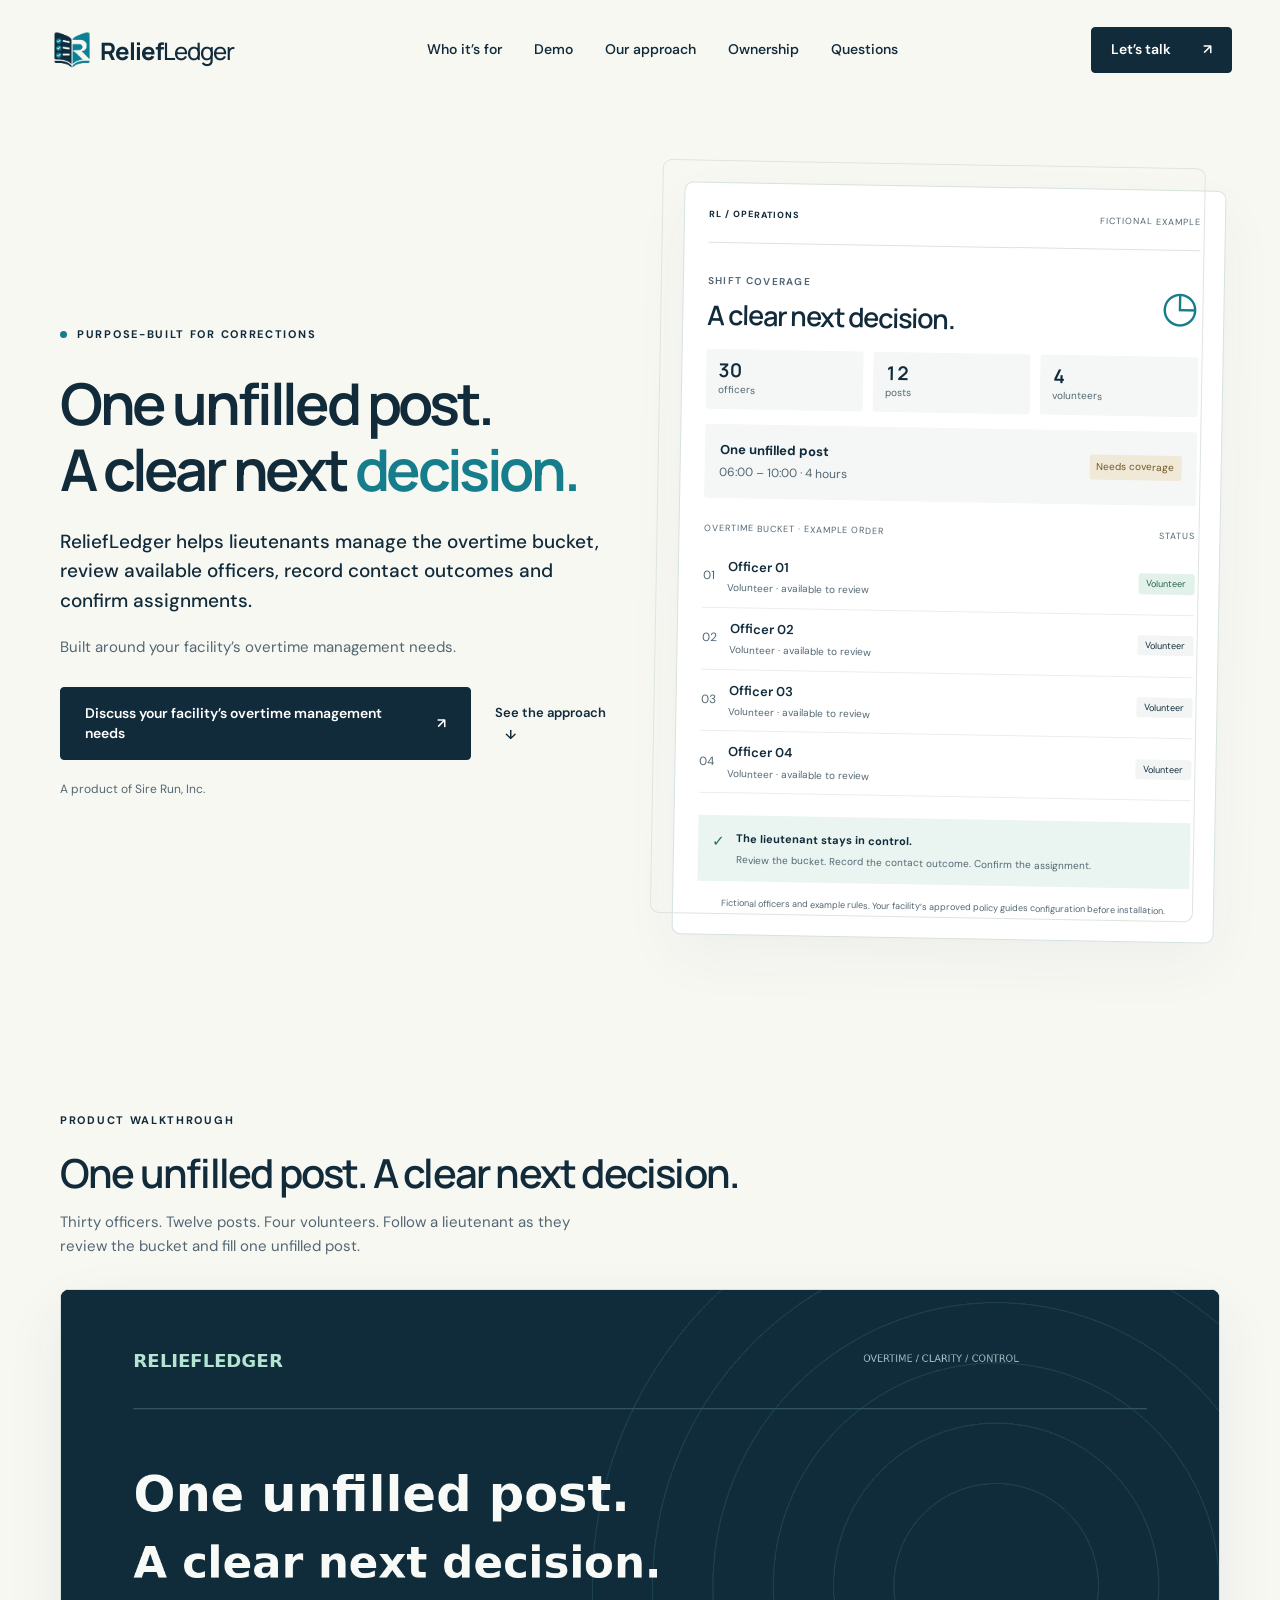
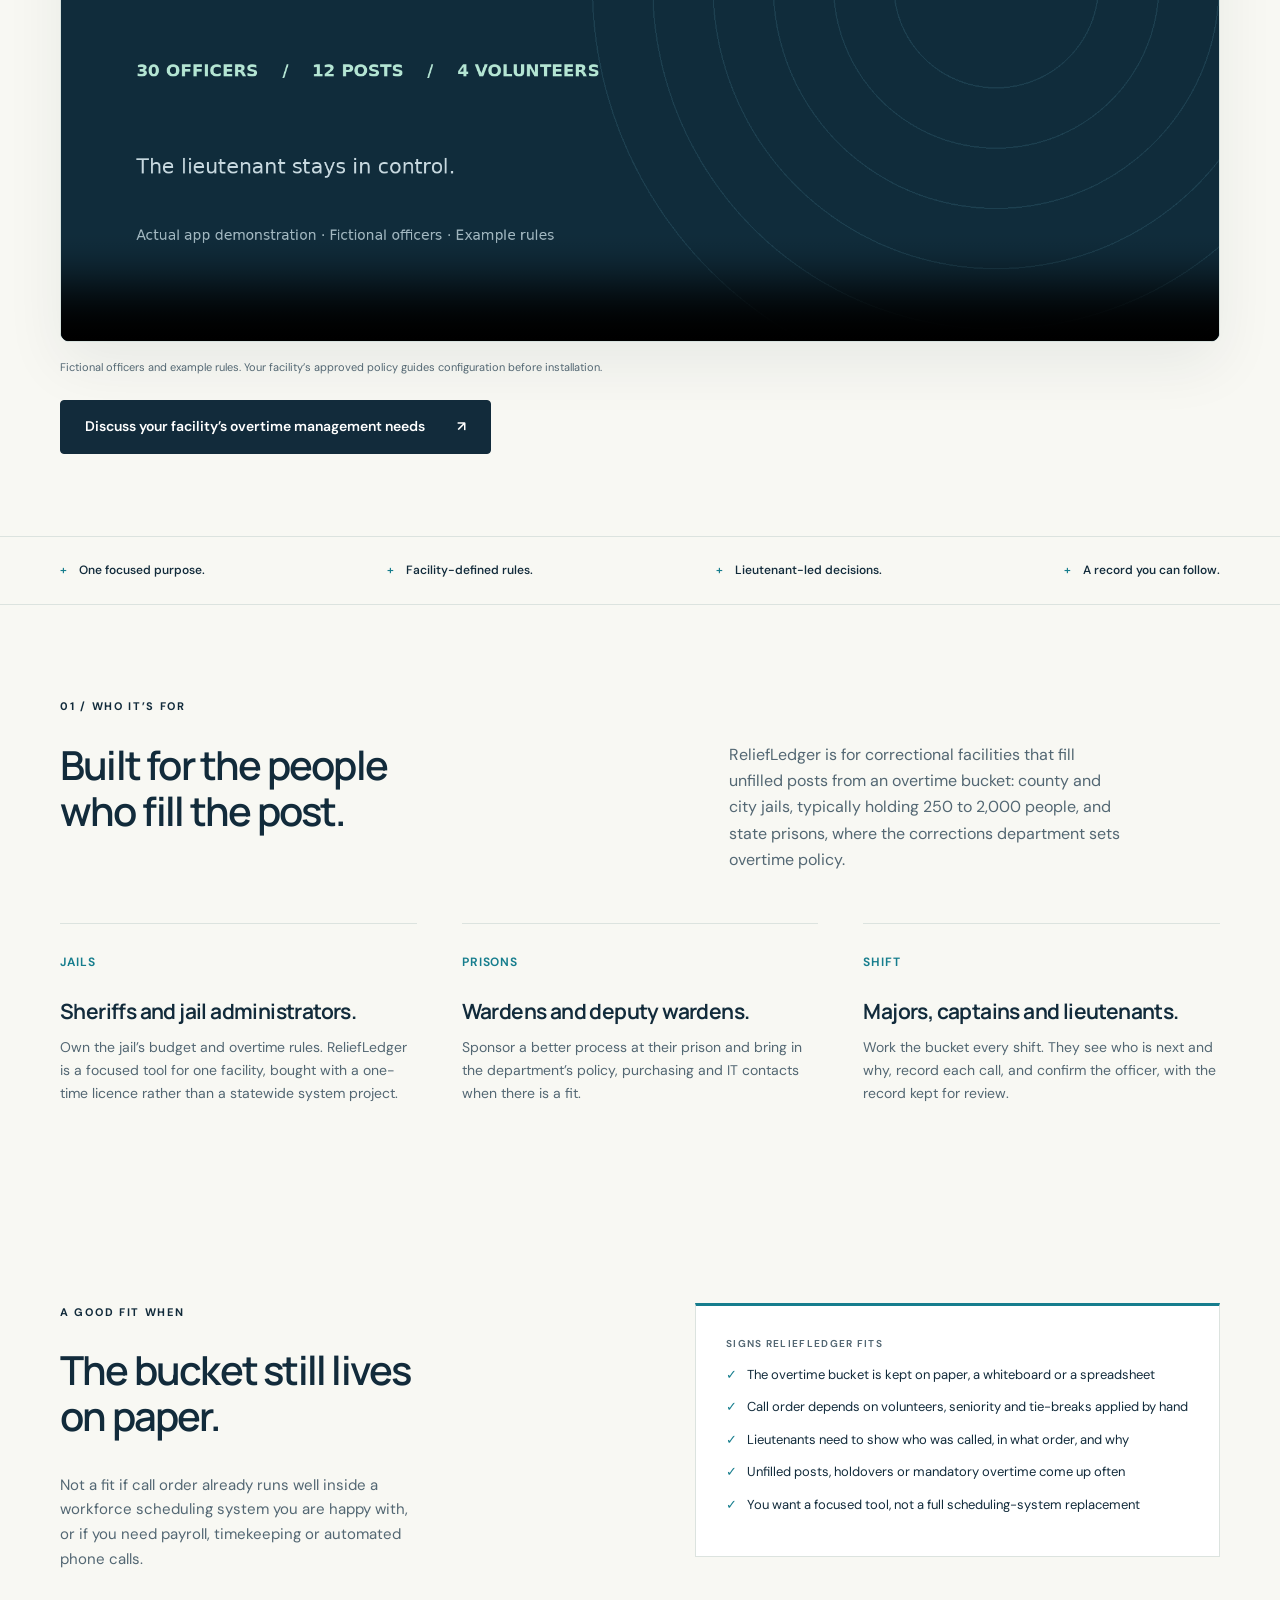
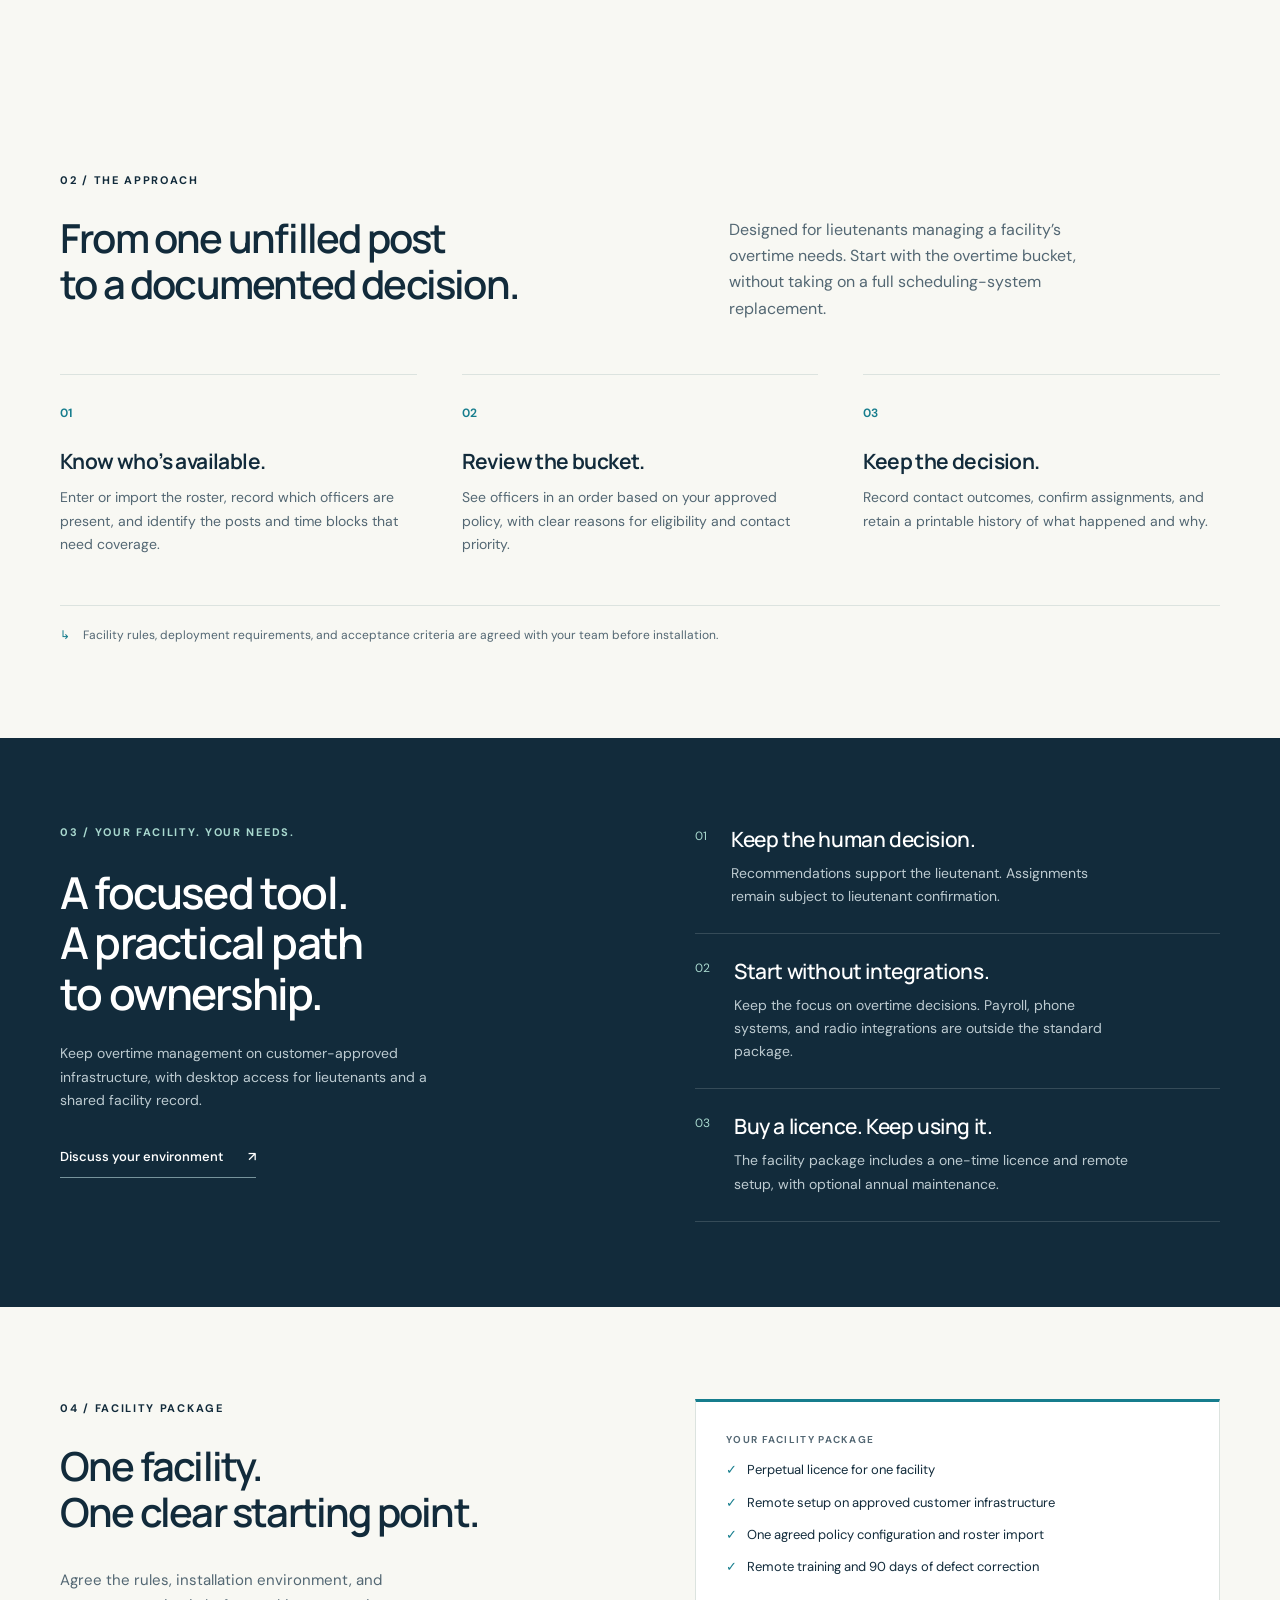
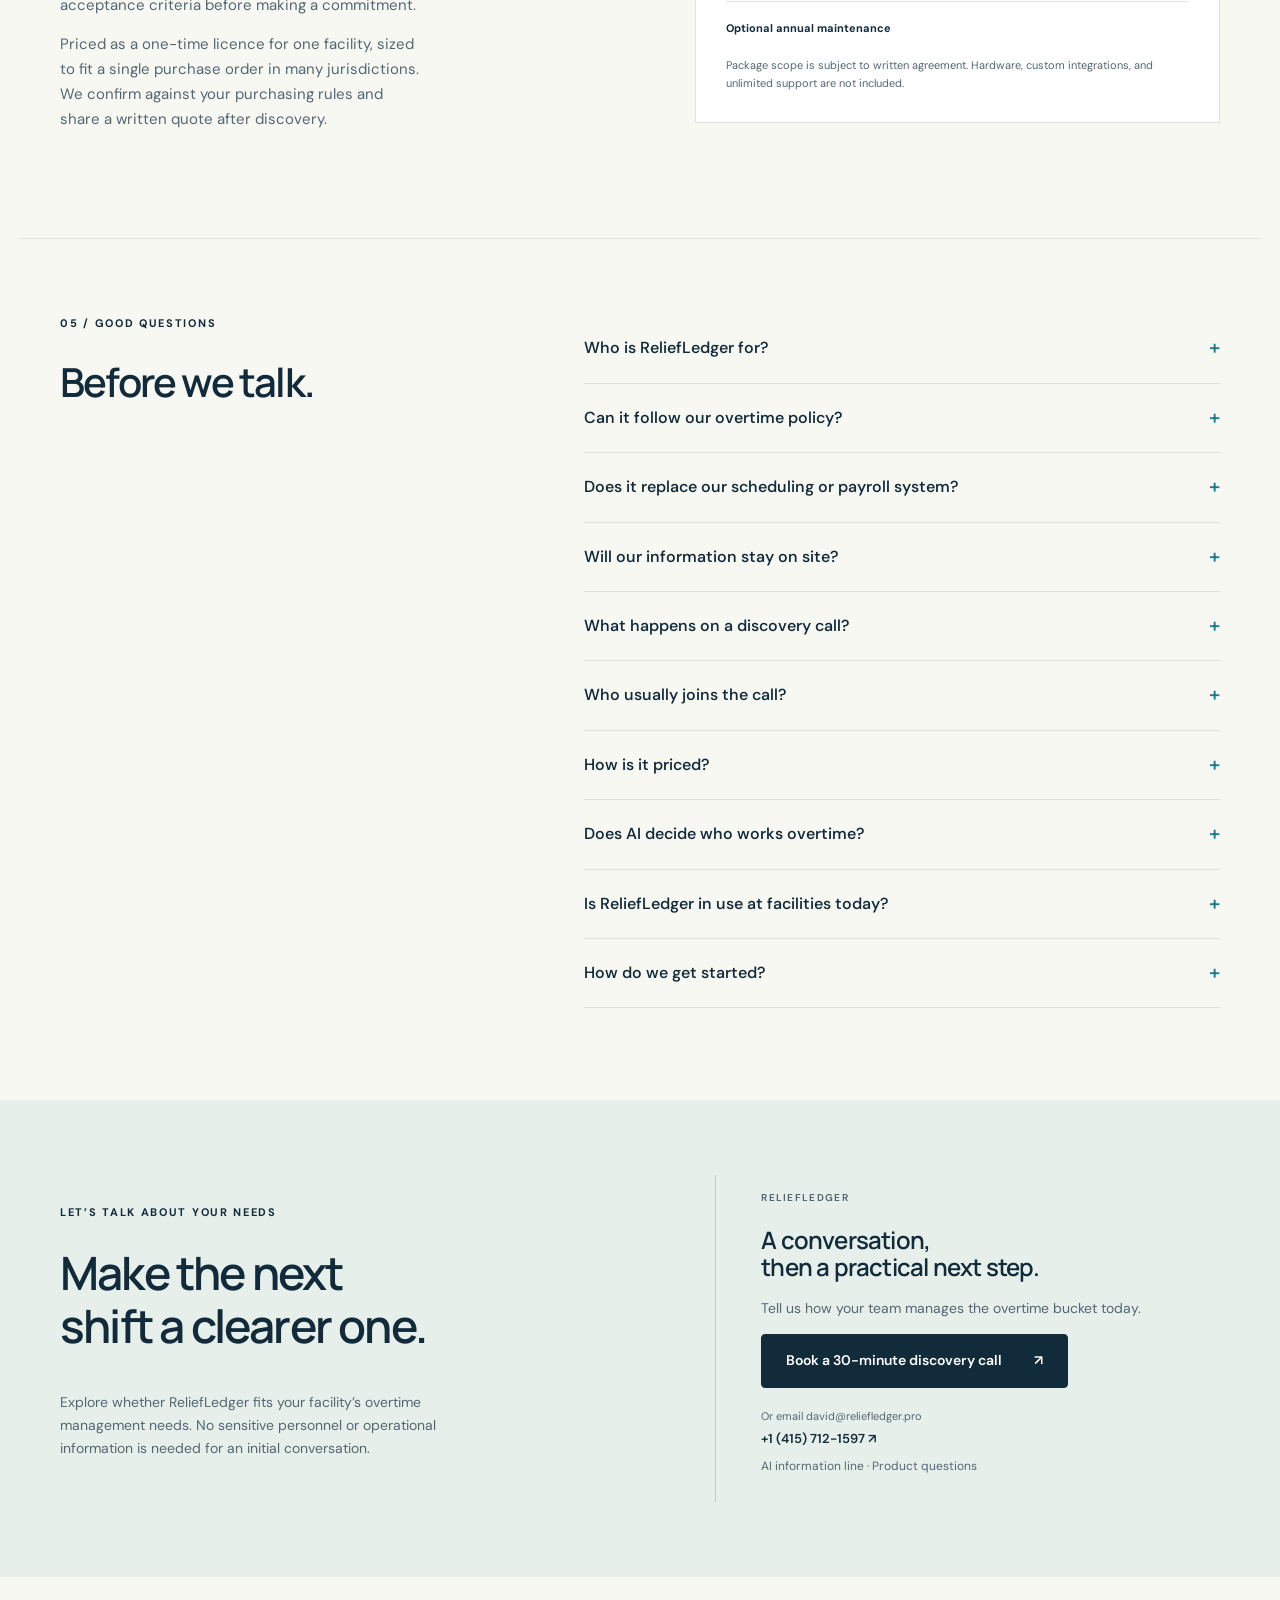
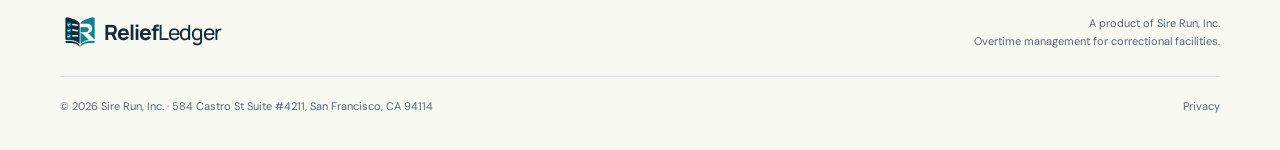
==== commit 4873d5bd: "Describe who ReliefLedger is for and add a discovery-call path Give prospects and AI outreach tools " ====
--- a/index.html
+++ b/index.html
@@ -3,7 +3,7 @@
 <head>
 <meta charset="utf-8"><meta name="viewport" content="width=device-width,initial-scale=1">
 <title>ReliefLedger — One unfilled post. A clear next decision.</title>
-<meta name="description" content="ReliefLedger helps lieutenants manage the overtime bucket, review available officers, record contact outcomes and confirm assignments. Built around your facility’s overtime management needs.">
+<meta name="description" content="Overtime bucket software for county jails, city jails and state prisons. ReliefLedger helps lieutenants see who is next for overtime and why, record each contact outcome and confirm the officer, with a clear record of every assignment.">
 <meta name="theme-color" content="#122b3b">
 <link rel="canonical" href="https://reliefledger.pro/">
 <meta property="og:url" content="https://reliefledger.pro/">
@@ -12,10 +12,11 @@
 <meta property="og:type" content="website">
 <link rel="icon" type="image/svg+xml" href="data:image/svg+xml,%3Csvg xmlns='http://www.w3.org/2000/svg' viewBox='0 0 32 32'%3E%3Crect width='32' height='32' rx='7' fill='%23122b3b'/%3E%3Cpath d='M9 8v16M14 9h9M14 16h9M14 23h6' stroke='%237bddd2' stroke-width='3' stroke-linecap='round'/%3E%3C/svg%3E">
 <link rel="stylesheet" href="/styles.css">
+<script type="application/ld+json">{"@context":"https://schema.org","@graph":[{"@type":"Organization","@id":"https://reliefledger.pro/#org","name":"Sire Run, Inc.","url":"https://sire.run","email":"david@reliefledger.pro","telephone":"+1-415-712-1597","address":{"@type":"PostalAddress","streetAddress":"584 Castro St Suite #4211","addressLocality":"San Francisco","addressRegion":"CA","postalCode":"94114","addressCountry":"US"},"founder":{"@type":"Person","name":"David Ndungu"}},{"@type":"SoftwareApplication","name":"ReliefLedger","url":"https://reliefledger.pro/","applicationCategory":"BusinessApplication","operatingSystem":"Desktop","description":"Overtime bucket software for correctional facilities. Lieutenants see who is next for an unfilled post and why, under the facility's approved rules, record each contact outcome, and confirm the officer. Every assignment keeps a printable record. Sold as a one-time licence for one facility with remote setup and optional annual maintenance.","audience":{"@type":"BusinessAudience","audienceType":"County jails, city jails and state prisons; sheriffs, jail administrators, wardens, deputy wardens, majors, captains and lieutenants"},"publisher":{"@id":"https://reliefledger.pro/#org"}}]}</script>
 </head>
 <body>
 <a class="skip" href="#main">Skip to content</a>
-<header class="site-header"><a class="wordmark" href="#" aria-label="ReliefLedger home"><img src="/assets/reliefledger-mark.png" alt="" width="48" height="48"><span>Relief<span class="word-light">Ledger</span></span></a><nav aria-label="Main navigation"><a href="#demo">Demo</a><a href="#approach">Our approach</a><a href="#ownership">Ownership</a><a href="#questions">Questions</a></nav><a class="button small" href="#contact">Let’s talk <span aria-hidden="true">↗</span></a></header>
+<header class="site-header"><a class="wordmark" href="#" aria-label="ReliefLedger home"><img src="/assets/reliefledger-mark.png" alt="" width="48" height="48"><span>Relief<span class="word-light">Ledger</span></span></a><nav aria-label="Main navigation"><a href="#fit">Who it’s for</a><a href="#demo">Demo</a><a href="#approach">Our approach</a><a href="#ownership">Ownership</a><a href="#questions">Questions</a></nav><a class="button small" href="#contact">Let’s talk <span aria-hidden="true">↗</span></a></header>
 <main id="main">
 <section class="hero wrap">
 <div class="hero-copy"><p class="eyebrow"><span class="dot"></span> PURPOSE-BUILT FOR CORRECTIONS</p><h1>One unfilled post.<br>A clear next <em>decision.</em></h1><p class="lede">ReliefLedger helps lieutenants manage the overtime bucket, review available officers, record contact outcomes and confirm assignments.</p><p class="intro">Built around your facility’s overtime management needs.</p><div class="hero-actions"><a class="button" href="#contact">Discuss your facility’s overtime management needs <span aria-hidden="true">↗</span></a><a class="text-link" href="#approach">See the approach <span aria-hidden="true">↓</span></a></div><p class="quiet launch-note">A product of Sire Run, Inc.</p></div>
@@ -40,15 +41,17 @@
 <div class="demo-actions"><a class="button" href="#contact">Discuss your facility’s overtime management needs <span aria-hidden="true">↗</span></a></div>
 </section>
 <div class="principles"><div class="wrap principles-inner"><span>One focused purpose.</span><span>Facility-defined rules.</span><span>Lieutenant-led decisions.</span><span>A record you can follow.</span></div></div>
+<section id="fit" class="section wrap" aria-labelledby="fit-title"><div class="section-heading"><p class="eyebrow">01 / WHO IT’S FOR</p><h2 id="fit-title">Built for the people<br>who fill the post.</h2><p>ReliefLedger is for correctional facilities that fill unfilled posts from an overtime bucket: county and city jails, typically holding 250 to 2,000 people, and state prisons, where the corrections department sets overtime policy.</p></div><div class="steps"><article><span class="step-number">JAILS</span><h3>Sheriffs and jail administrators.</h3><p>Own the jail’s budget and overtime rules. ReliefLedger is a focused tool for one facility, bought with a one-time licence rather than a statewide system project.</p></article><article><span class="step-number">PRISONS</span><h3>Wardens and deputy wardens.</h3><p>Sponsor a better process at their prison and bring in the department’s policy, purchasing and IT contacts when there is a fit.</p></article><article><span class="step-number">SHIFT</span><h3>Majors, captains and lieutenants.</h3><p>Work the bucket every shift. They see who is next and why, record each call, and confirm the officer, with the record kept for review.</p></article></div></section><section class="section wrap pricing" aria-labelledby="signs-title"><div><p class="eyebrow">A GOOD FIT WHEN</p><h2 id="signs-title">The bucket still lives<br>on paper.</h2><p class="body-copy">Not a fit if call order already runs well inside a workforce scheduling system you are happy with, or if you need payroll, timekeeping or automated phone calls.</p></div><div class="price-panel"><p class="overline">SIGNS RELIEFLEDGER FITS</p><ul><li>The overtime bucket is kept on paper, a whiteboard or a spreadsheet</li><li>Call order depends on volunteers, seniority and tie-breaks applied by hand</li><li>Lieutenants need to show who was called, in what order, and why</li><li>Unfilled posts, holdovers or mandatory overtime come up often</li><li>You want a focused tool, not a full scheduling-system replacement</li></ul></div></section>
 <section id="approach" class="section wrap">
-<div class="section-heading"><p class="eyebrow">01 / THE APPROACH</p><h2>From one unfilled post<br>to a documented decision.</h2><p>Designed for lieutenants managing a facility’s overtime needs. Start with the overtime bucket, without taking on a full scheduling-system replacement.</p></div>
+<div class="section-heading"><p class="eyebrow">02 / THE APPROACH</p><h2>From one unfilled post<br>to a documented decision.</h2><p>Designed for lieutenants managing a facility’s overtime needs. Start with the overtime bucket, without taking on a full scheduling-system replacement.</p></div>
 <div class="steps"><article><span class="step-number">01</span><h3>Know who’s available.</h3><p>Enter or import the roster, record which officers are present, and identify the posts and time blocks that need coverage.</p></article><article><span class="step-number">02</span><h3>Review the bucket.</h3><p>See officers in an order based on your approved policy, with clear reasons for eligibility and contact priority.</p></article><article><span class="step-number">03</span><h3>Keep the decision.</h3><p>Record contact outcomes, confirm assignments, and retain a printable history of what happened and why.</p></article></div>
 <p class="scope-note"><span aria-hidden="true">↳</span> Facility rules, deployment requirements, and acceptance criteria are agreed with your team before installation.</p>
 </section>
-<section id="ownership" class="ownership"><div class="wrap ownership-grid"><div><p class="eyebrow">02 / YOUR FACILITY. YOUR NEEDS.</p><h2>A focused tool.<br>A practical path<br>to ownership.</h2><p>Keep overtime management on customer-approved infrastructure, with desktop access for lieutenants and a shared facility record.</p><a class="light-link" href="#contact">Discuss your environment <span aria-hidden="true">↗</span></a></div><div class="ownership-points"><article><span>01</span><div><h3>Keep the human decision.</h3><p>Recommendations support the lieutenant. Assignments remain subject to lieutenant confirmation.</p></div></article><article><span>02</span><div><h3>Start without integrations.</h3><p>Keep the focus on overtime decisions. Payroll, phone systems, and radio integrations are outside the standard package.</p></div></article><article><span>03</span><div><h3>Buy a licence. Keep using it.</h3><p>The facility package includes a one-time licence and remote setup, with optional annual maintenance.</p></div></article></div></div></section>
-<section class="section wrap pricing"><div><p class="eyebrow">03 / FACILITY PACKAGE</p><h2>One facility.<br>One clear starting point.</h2><p class="body-copy">Agree the rules, installation environment, and acceptance criteria before making a commitment.</p></div><div class="price-panel"><p class="overline">YOUR FACILITY PACKAGE</p><ul><li>Perpetual licence for one facility</li><li>Remote setup on approved customer infrastructure</li><li>One agreed policy configuration and roster import</li><li>Remote training and 90 days of defect correction</li></ul><div class="maintenance"><strong>Optional annual maintenance</strong></div><p class="fine">Package scope is subject to written agreement. Hardware, custom integrations, and unlimited support are not included.</p></div></section>
-<section id="questions" class="section wrap faq"><div><p class="eyebrow">04 / GOOD QUESTIONS</p><h2>Before we talk.</h2></div><div class="faq-list"><details><summary>Who is ReliefLedger for?</summary><p>ReliefLedger focuses on correctional facilities where lieutenants manage overtime buckets, contact officers, and document assignment decisions. It brings those decisions into one place while keeping the lieutenant in control.</p></details><details><summary>Can it follow our overtime policy?</summary><p>Your facility’s rules guide the configuration. We work with your authorized policy owner to confirm eligibility, volunteer priority, seniority, tie-breakers, bucket updates, and exceptions before installation.</p></details><details><summary>Does it replace our scheduling or payroll system?</summary><p>No. ReliefLedger focuses on the overtime bucket and its decision record. Payroll, full workforce scheduling, and automated phone or radio contact are outside the standard package.</p></details><details><summary>Will our information stay on site?</summary><p>The deployment approach is customer-hosted, using infrastructure approved by your IT team. Hosting, access, backup, and maintenance responsibilities are agreed before installation. No inmate records are needed to manage overtime.</p></details><details><summary>How do we get started?</summary><p>Start with a short conversation about your facility’s overtime management needs. A blank form or fictional example is enough for discovery. We then identify the policy, IT, and purchasing contacts needed to agree on scope and next steps.</p></details></div></section>
-<section id="contact" class="contact-section"><div class="wrap contact-inner"><div><p class="eyebrow">LET’S TALK ABOUT YOUR NEEDS</p><h2>Make the next<br>shift a clearer one.</h2><p>Explore whether ReliefLedger fits your facility’s overtime management needs. No sensitive personnel or operational information is needed for an initial conversation.</p></div><div class="contact-card"><span class="overline">RELIEFLEDGER</span><h3>A conversation,<br>then a practical next step.</h3><p>Tell us how your team manages the overtime bucket today.</p><div id="contact-options"><a class="button" href="mailto:david@reliefledger.pro?subject=ReliefLedger%20facility%20conversation">Discuss your facility’s overtime management needs <span aria-hidden="true">↗</span></a><p class="fine"><a href="mailto:david@reliefledger.pro">david@reliefledger.pro</a></p><p class="phone-contact"><a class="text-link" href="tel:+14157121597">+1 (415) 712-1597 ↗</a><br><span class="quiet">AI information line · Product questions</span></p></div></div></div></section>
+<section id="ownership" class="ownership"><div class="wrap ownership-grid"><div><p class="eyebrow">03 / YOUR FACILITY. YOUR NEEDS.</p><h2>A focused tool.<br>A practical path<br>to ownership.</h2><p>Keep overtime management on customer-approved infrastructure, with desktop access for lieutenants and a shared facility record.</p><a class="light-link" href="#contact">Discuss your environment <span aria-hidden="true">↗</span></a></div><div class="ownership-points"><article><span>01</span><div><h3>Keep the human decision.</h3><p>Recommendations support the lieutenant. Assignments remain subject to lieutenant confirmation.</p></div></article><article><span>02</span><div><h3>Start without integrations.</h3><p>Keep the focus on overtime decisions. Payroll, phone systems, and radio integrations are outside the standard package.</p></div></article><article><span>03</span><div><h3>Buy a licence. Keep using it.</h3><p>The facility package includes a one-time licence and remote setup, with optional annual maintenance.</p></div></article></div></div></section>
+<section class="section wrap pricing"><div><p class="eyebrow">04 / FACILITY PACKAGE</p><h2>One facility.<br>One clear starting point.</h2><p class="body-copy">Agree the rules, installation environment, and acceptance criteria before making a commitment.</p><p class="body-copy">Priced as a one-time licence for one facility, sized to fit a single purchase order in many jurisdictions. We confirm against your purchasing rules and share a written quote after discovery.</p></div><div class="price-panel"><p class="overline">YOUR FACILITY PACKAGE</p><ul><li>Perpetual licence for one facility</li><li>Remote setup on approved customer infrastructure</li><li>One agreed policy configuration and roster import</li><li>Remote training and 90 days of defect correction</li></ul><div class="maintenance"><strong>Optional annual maintenance</strong></div><p class="fine">Package scope is subject to written agreement. Hardware, custom integrations, and unlimited support are not included.</p></div></section>
+<section id="questions" class="section wrap faq"><div><p class="eyebrow">05 / GOOD QUESTIONS</p><h2>Before we talk.</h2></div><div class="faq-list"><details><summary>Who is ReliefLedger for?</summary><p>ReliefLedger focuses on correctional facilities where lieutenants manage overtime buckets, contact officers, and document assignment decisions. It brings those decisions into one place while keeping the lieutenant in control.</p></details><details><summary>Can it follow our overtime policy?</summary><p>Your facility’s rules guide the configuration. We work with your authorized policy owner to confirm eligibility, volunteer priority, seniority, tie-breakers, bucket updates, and exceptions before installation.</p></details><details><summary>Does it replace our scheduling or payroll system?</summary><p>No. ReliefLedger focuses on the overtime bucket and its decision record. Payroll, full workforce scheduling, and automated phone or radio contact are outside the standard package.</p></details><details><summary>Will our information stay on site?</summary><p>The deployment approach is customer-hosted, using infrastructure approved by your IT team. Hosting, access, backup, and maintenance responsibilities are agreed before installation. No inmate records are needed to manage overtime.</p></details><details><summary>What happens on a discovery call?</summary><p>Thirty minutes. We ask how your facility fills an unfilled post today: who is in the bucket, how the order is decided, and how calls are recorded. We show the fictional demo, and you decide whether a next step makes sense. No personnel or security information is needed.</p></details><details><summary>Who usually joins the call?</summary><p>A sheriff, jail administrator, warden or deputy warden, often with a captain or lieutenant who works the bucket. Policy, IT and purchasing contacts join later if there is a fit.</p></details><details><summary>How is it priced?</summary><p>A one-time licence for one facility, including remote setup, with optional annual maintenance. The licence keeps working if maintenance lapses. We share a written quote after discovery, once we understand your rules and environment.</p></details><details><summary>Does AI decide who works overtime?</summary><p>No. ReliefLedger orders the bucket using your facility’s approved rules and shows the reason for each position. The lieutenant records each contact and confirms the assignment.</p></details><details><summary>Is ReliefLedger in use at facilities today?</summary><p>ReliefLedger is a new product from Sire Run, Inc. The demo uses fictional officers and example rules. Early facilities shape the configuration around their own approved policy.</p></details>
+<details><summary>How do we get started?</summary><p>Book a 30-minute discovery call about your facility’s overtime management needs. A blank form or fictional example is enough for discovery. We then identify the policy, IT, and purchasing contacts needed to agree on scope and next steps.</p></details></div></section>
+<section id="contact" class="contact-section"><div class="wrap contact-inner"><div><p class="eyebrow">LET’S TALK ABOUT YOUR NEEDS</p><h2>Make the next<br>shift a clearer one.</h2><p>Explore whether ReliefLedger fits your facility’s overtime management needs. No sensitive personnel or operational information is needed for an initial conversation.</p></div><div class="contact-card"><span class="overline">RELIEFLEDGER</span><h3>A conversation,<br>then a practical next step.</h3><p>Tell us how your team manages the overtime bucket today.</p><div id="contact-options"><a class="button" href="https://calendly.com/david-sire/30min">Book a 30-minute discovery call <span aria-hidden="true">↗</span></a><p class="fine">Or email <a href="mailto:david@reliefledger.pro?subject=ReliefLedger%20facility%20conversation">david@reliefledger.pro</a></p><p class="phone-contact"><a class="text-link" href="tel:+14157121597">+1 (415) 712-1597 ↗</a><br><span class="quiet">AI information line · Product questions</span></p></div></div></div></section>
 </main>
 <footer class="wrap"><a class="wordmark" href="#"><img src="/assets/reliefledger-mark.png" alt="" width="40" height="40"><span>Relief<span class="word-light">Ledger</span></span></a><p>A product of Sire Run, Inc.<br>Overtime management for correctional facilities.</p><div><span>© 2026 Sire Run, Inc. · 584 Castro St Suite #4211, San Francisco, CA 94114</span><a href="/privacy.html">Privacy</a></div></footer>
 </body></html>
--- a/styles.css
+++ b/styles.css
@@ -20,3 +20,7 @@
 /* The fictional example makes the 30/12/4/1 counts legible at narrow widths. */
 .example-stats{display:grid;grid-template-columns:repeat(3,1fr);gap:10px;margin:0 0 15px}.example-stats span{background:#f4f7f5;padding:10px 12px;border-radius:3px;font-size:10px;color:var(--muted)}.example-stats strong{display:block;color:var(--navy);font:650 19px/1.2 var(--heading);font-variant-numeric:tabular-nums}.hero-visual .officer{padding:10px 0}.hero-visual .officer small{max-width:190px}.hero-visual .reason{font-size:9px}
 @media(max-width:420px){.example-stats{gap:6px}.example-stats span{padding:8px 7px;font-size:9px}.example-stats strong{font-size:17px}.hero-visual{padding:17px}.hero-visual .officer{gap:9px}.hero-visual .reason{padding:3px 5px}}
+
+/* Who it’s for: word labels instead of step numbers. */
+#fit .step-number{letter-spacing:.08em}
+@media(max-width:760px){#fit .steps article{padding-left:0}#fit .step-number{position:static;display:block;margin-bottom:8px}}
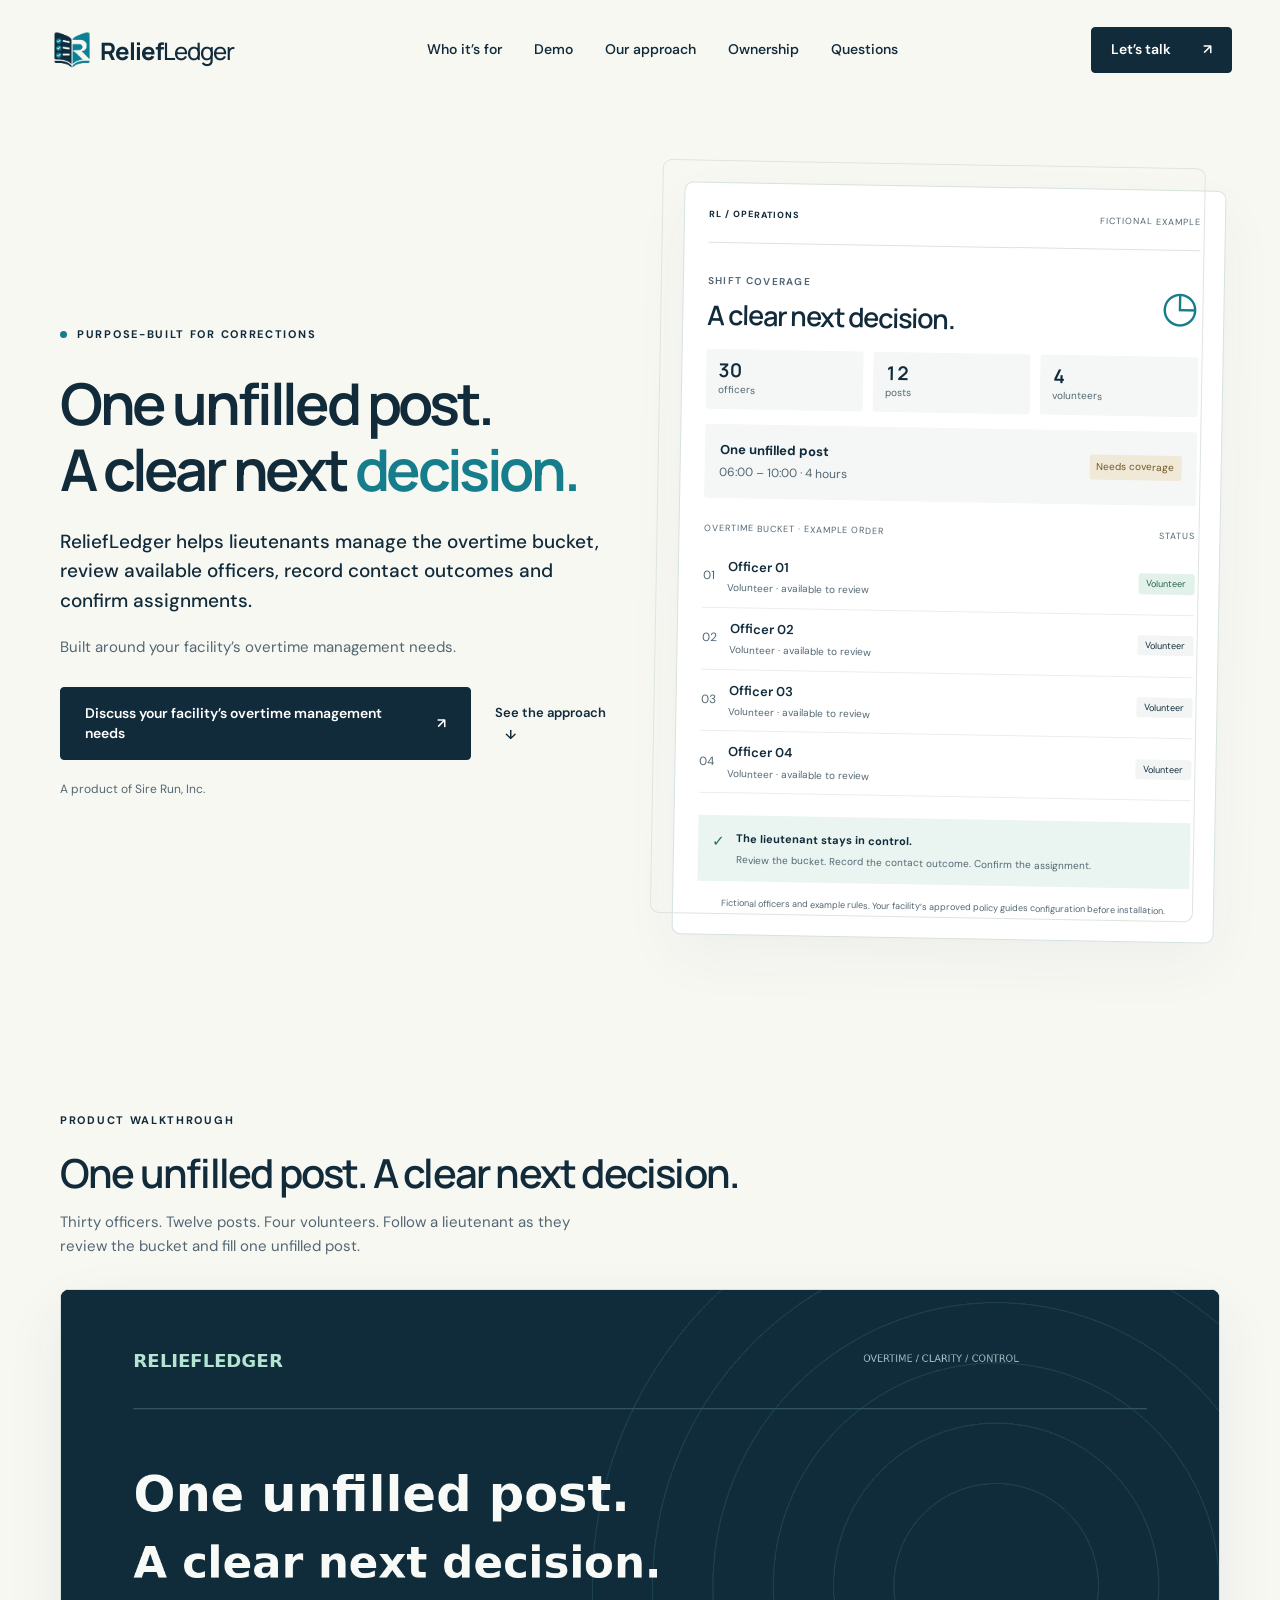
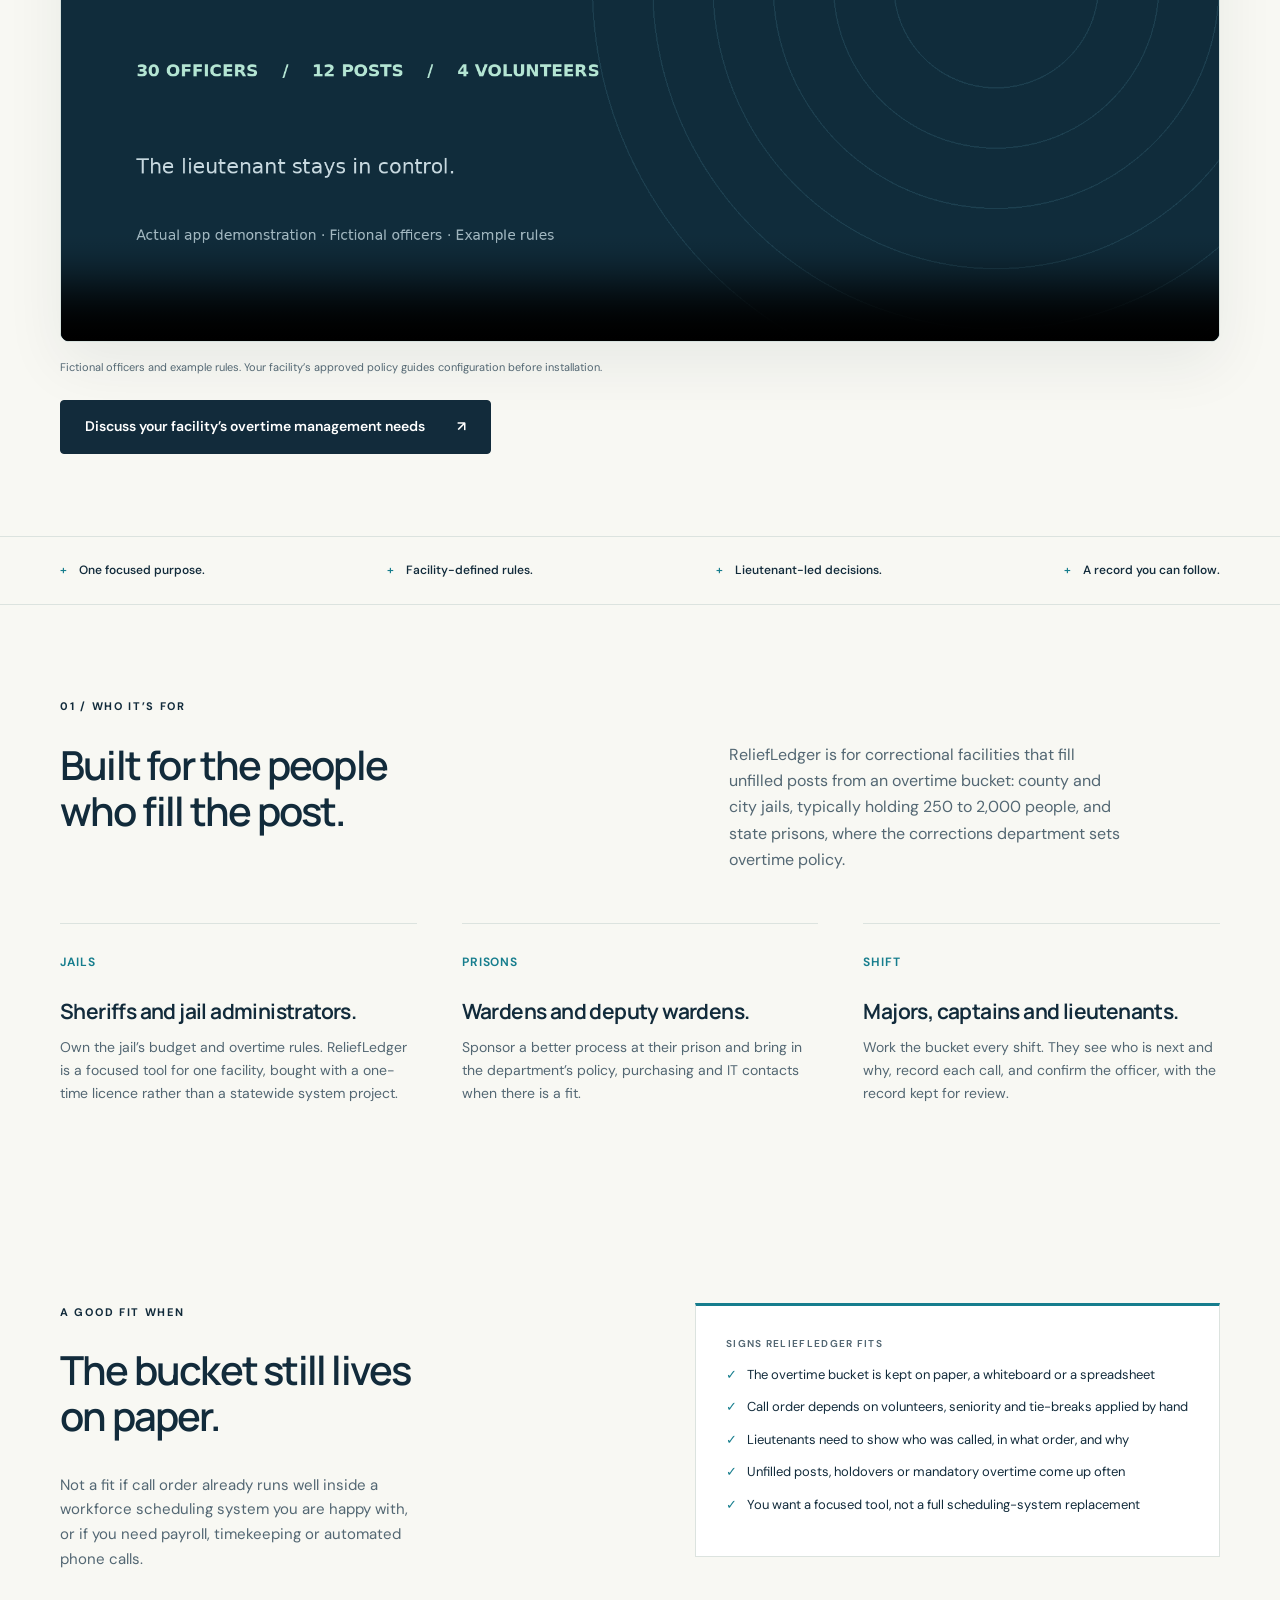
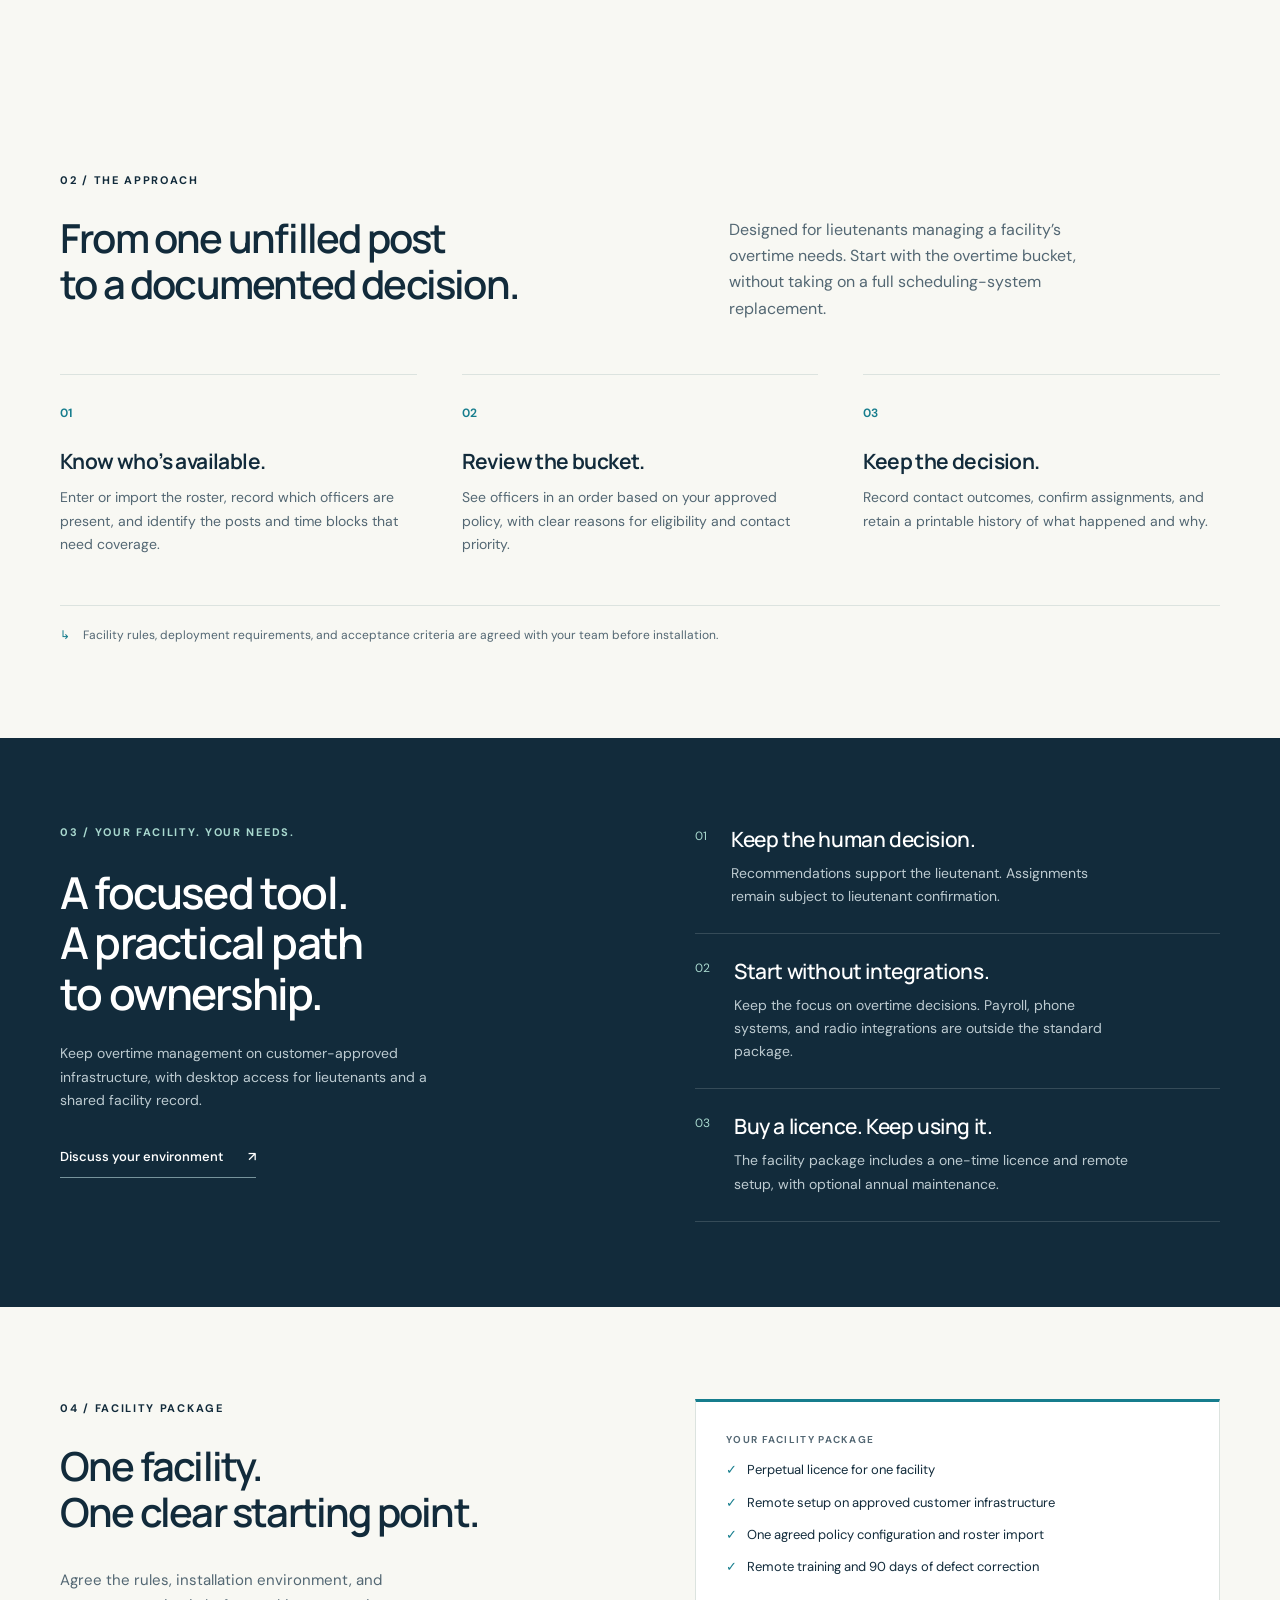
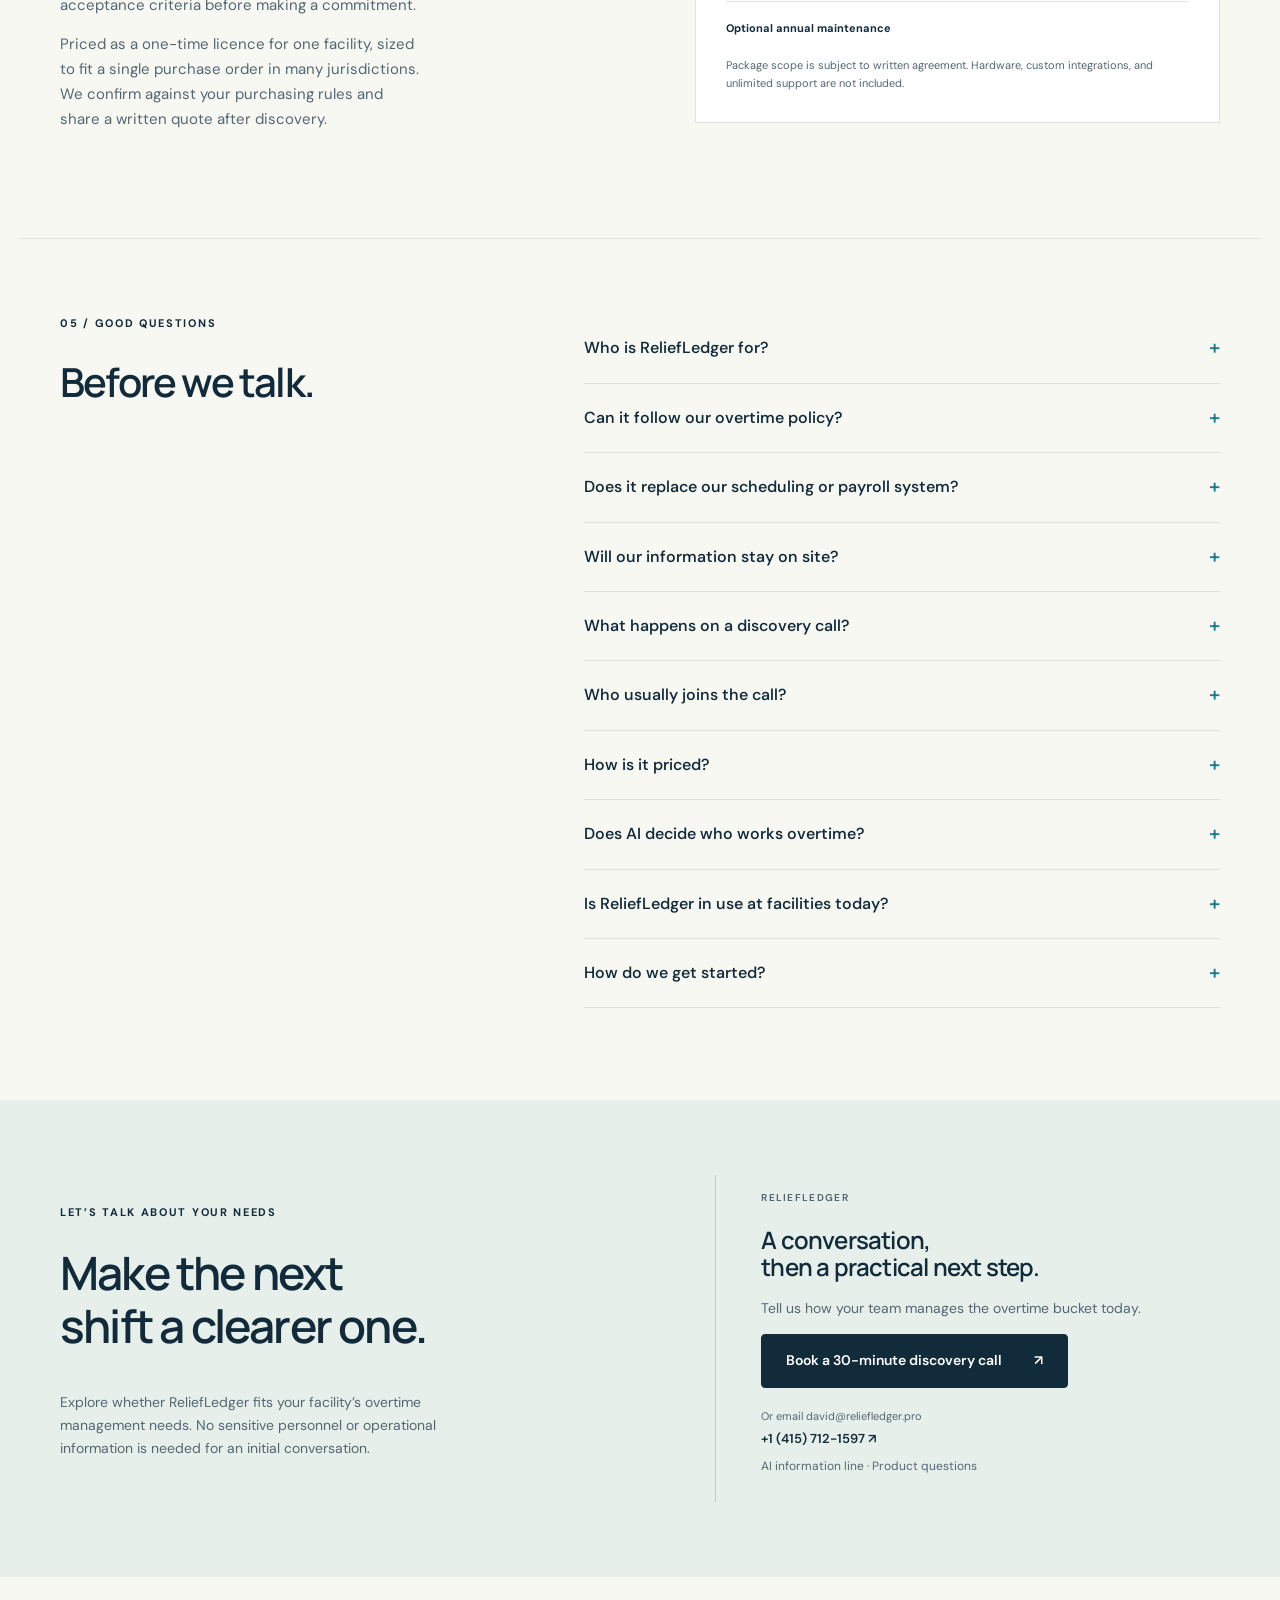
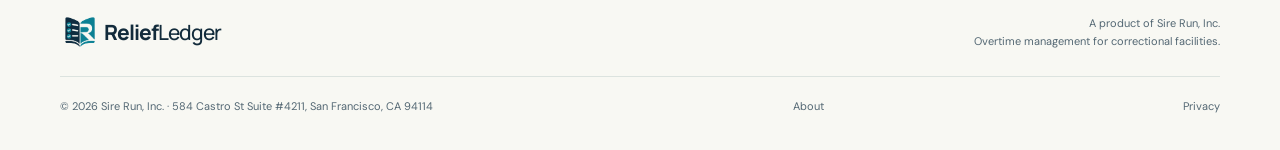
==== commit 897e6ab0: "Make reliefledger.pro readable by AI agents Add an About page, sitemap, robots.txt, custom 404, Mark" ====
--- a/index.html
+++ b/index.html
@@ -2,17 +2,21 @@
 <html lang="en">
 <head>
 <meta charset="utf-8"><meta name="viewport" content="width=device-width,initial-scale=1">
-<title>ReliefLedger — One unfilled post. A clear next decision.</title>
+<title>ReliefLedger: Overtime Bucket Software for Jails and Prisons</title>
 <meta name="description" content="Overtime bucket software for county jails, city jails and state prisons. ReliefLedger helps lieutenants see who is next for overtime and why, record each contact outcome and confirm the officer, with a clear record of every assignment.">
 <meta name="theme-color" content="#122b3b">
 <link rel="canonical" href="https://reliefledger.pro/">
 <meta property="og:url" content="https://reliefledger.pro/">
-<meta property="og:title" content="ReliefLedger — One unfilled post. A clear next decision.">
+<meta property="og:title" content="ReliefLedger: Overtime Bucket Software for Jails and Prisons">
+<meta property="og:site_name" content="ReliefLedger">
+<meta property="og:image" content="https://reliefledger.pro/assets/reliefledger-demo-v3-poster.png">
+<meta property="og:image:alt" content="ReliefLedger demonstration title card: one unfilled post, a clear next decision.">
+<meta name="twitter:card" content="summary_large_image">
 <meta property="og:description" content="ReliefLedger helps lieutenants manage the overtime bucket and confirm assignments. Built around your facility’s overtime management needs.">
 <meta property="og:type" content="website">
 <link rel="icon" type="image/svg+xml" href="data:image/svg+xml,%3Csvg xmlns='http://www.w3.org/2000/svg' viewBox='0 0 32 32'%3E%3Crect width='32' height='32' rx='7' fill='%23122b3b'/%3E%3Cpath d='M9 8v16M14 9h9M14 16h9M14 23h6' stroke='%237bddd2' stroke-width='3' stroke-linecap='round'/%3E%3C/svg%3E">
 <link rel="stylesheet" href="/styles.css">
-<script type="application/ld+json">{"@context":"https://schema.org","@graph":[{"@type":"Organization","@id":"https://reliefledger.pro/#org","name":"Sire Run, Inc.","url":"https://sire.run","email":"david@reliefledger.pro","telephone":"+1-415-712-1597","address":{"@type":"PostalAddress","streetAddress":"584 Castro St Suite #4211","addressLocality":"San Francisco","addressRegion":"CA","postalCode":"94114","addressCountry":"US"},"founder":{"@type":"Person","name":"David Ndungu"}},{"@type":"SoftwareApplication","name":"ReliefLedger","url":"https://reliefledger.pro/","applicationCategory":"BusinessApplication","operatingSystem":"Desktop","description":"Overtime bucket software for correctional facilities. Lieutenants see who is next for an unfilled post and why, under the facility's approved rules, record each contact outcome, and confirm the officer. Every assignment keeps a printable record. Sold as a one-time licence for one facility with remote setup and optional annual maintenance.","audience":{"@type":"BusinessAudience","audienceType":"County jails, city jails and state prisons; sheriffs, jail administrators, wardens, deputy wardens, majors, captains and lieutenants"},"publisher":{"@id":"https://reliefledger.pro/#org"}}]}</script>
+<script type="application/ld+json">{"@context":"https://schema.org","@graph":[{"@type":"Organization","@id":"https://reliefledger.pro/#org","name":"Sire Run, Inc.","url":"https://sire.run","email":"david@reliefledger.pro","telephone":"+1-415-712-1597","address":{"@type":"PostalAddress","streetAddress":"584 Castro St Suite #4211","addressLocality":"San Francisco","addressRegion":"CA","postalCode":"94114","addressCountry":"US"},"founder":{"@type":"Person","name":"David Ndungu"},"logo":"https://reliefledger.pro/assets/reliefledger-mark.png","contactPoint":[{"@type":"ContactPoint","contactType":"sales","email":"david@reliefledger.pro","telephone":"+1-415-712-1597","areaServed":"US","availableLanguage":"en"}]},{"@type":"SoftwareApplication","name":"ReliefLedger","url":"https://reliefledger.pro/","applicationCategory":"BusinessApplication","operatingSystem":"Desktop","description":"Overtime bucket software for correctional facilities. Lieutenants see who is next for an unfilled post and why, under the facility's approved rules, record each contact outcome, and confirm the officer. Every assignment keeps a printable record. Sold as a one-time licence for one facility with remote setup and optional annual maintenance.","audience":{"@type":"BusinessAudience","audienceType":"County jails, city jails and state prisons; sheriffs, jail administrators, wardens, deputy wardens, majors, captains and lieutenants"},"publisher":{"@id":"https://reliefledger.pro/#org"},"image":"https://reliefledger.pro/assets/reliefledger-demo-v3-poster.png","isAccessibleForFree":false},{"@type":"WebSite","@id":"https://reliefledger.pro/#website","name":"ReliefLedger","url":"https://reliefledger.pro/","publisher":{"@id":"https://reliefledger.pro/#org"}}]}</script>
 </head>
 <body>
 <a class="skip" href="#main">Skip to content</a>
@@ -53,5 +57,5 @@
 <details><summary>How do we get started?</summary><p>Book a 30-minute discovery call about your facility’s overtime management needs. A blank form or fictional example is enough for discovery. We then identify the policy, IT, and purchasing contacts needed to agree on scope and next steps.</p></details></div></section>
 <section id="contact" class="contact-section"><div class="wrap contact-inner"><div><p class="eyebrow">LET’S TALK ABOUT YOUR NEEDS</p><h2>Make the next<br>shift a clearer one.</h2><p>Explore whether ReliefLedger fits your facility’s overtime management needs. No sensitive personnel or operational information is needed for an initial conversation.</p></div><div class="contact-card"><span class="overline">RELIEFLEDGER</span><h3>A conversation,<br>then a practical next step.</h3><p>Tell us how your team manages the overtime bucket today.</p><div id="contact-options"><a class="button" href="https://calendly.com/david-sire/30min">Book a 30-minute discovery call <span aria-hidden="true">↗</span></a><p class="fine">Or email <a href="mailto:david@reliefledger.pro?subject=ReliefLedger%20facility%20conversation">david@reliefledger.pro</a></p><p class="phone-contact"><a class="text-link" href="tel:+14157121597">+1 (415) 712-1597 ↗</a><br><span class="quiet">AI information line · Product questions</span></p></div></div></div></section>
 </main>
-<footer class="wrap"><a class="wordmark" href="#"><img src="/assets/reliefledger-mark.png" alt="" width="40" height="40"><span>Relief<span class="word-light">Ledger</span></span></a><p>A product of Sire Run, Inc.<br>Overtime management for correctional facilities.</p><div><span>© 2026 Sire Run, Inc. · 584 Castro St Suite #4211, San Francisco, CA 94114</span><a href="/privacy.html">Privacy</a></div></footer>
+<footer class="wrap"><a class="wordmark" href="#"><img src="/assets/reliefledger-mark.png" alt="" width="40" height="40"><span>Relief<span class="word-light">Ledger</span></span></a><p>A product of Sire Run, Inc.<br>Overtime management for correctional facilities.</p><div><span>© 2026 Sire Run, Inc. · 584 Castro St Suite #4211, San Francisco, CA 94114</span><a href="/about.html">About</a> <a href="/privacy.html">Privacy</a></div></footer>
 </body></html>
--- a/styles.css
+++ b/styles.css
@@ -24,3 +24,10 @@
 /* Who it’s for: word labels instead of step numbers. */
 #fit .step-number{letter-spacing:.08em}
 @media(max-width:760px){#fit .steps article{padding-left:0}#fit .step-number{position:static;display:block;margin-bottom:8px}}
+
+/* About: company details as label/value rows. */
+.document dl{display:grid;grid-template-columns:max-content 1fr;gap:10px 28px;margin:18px 0 28px;padding:20px 0;border-top:1px solid var(--line);border-bottom:1px solid var(--line)}
+.document dt{font-weight:600;color:var(--navy)}
+.document dd{margin:0;color:var(--muted);min-width:0;overflow-wrap:anywhere}
+.document dd a,.document li a{color:var(--teal)}
+@media(max-width:520px){.document dl{grid-template-columns:1fr;gap:2px}.document dd{margin-bottom:10px}}
